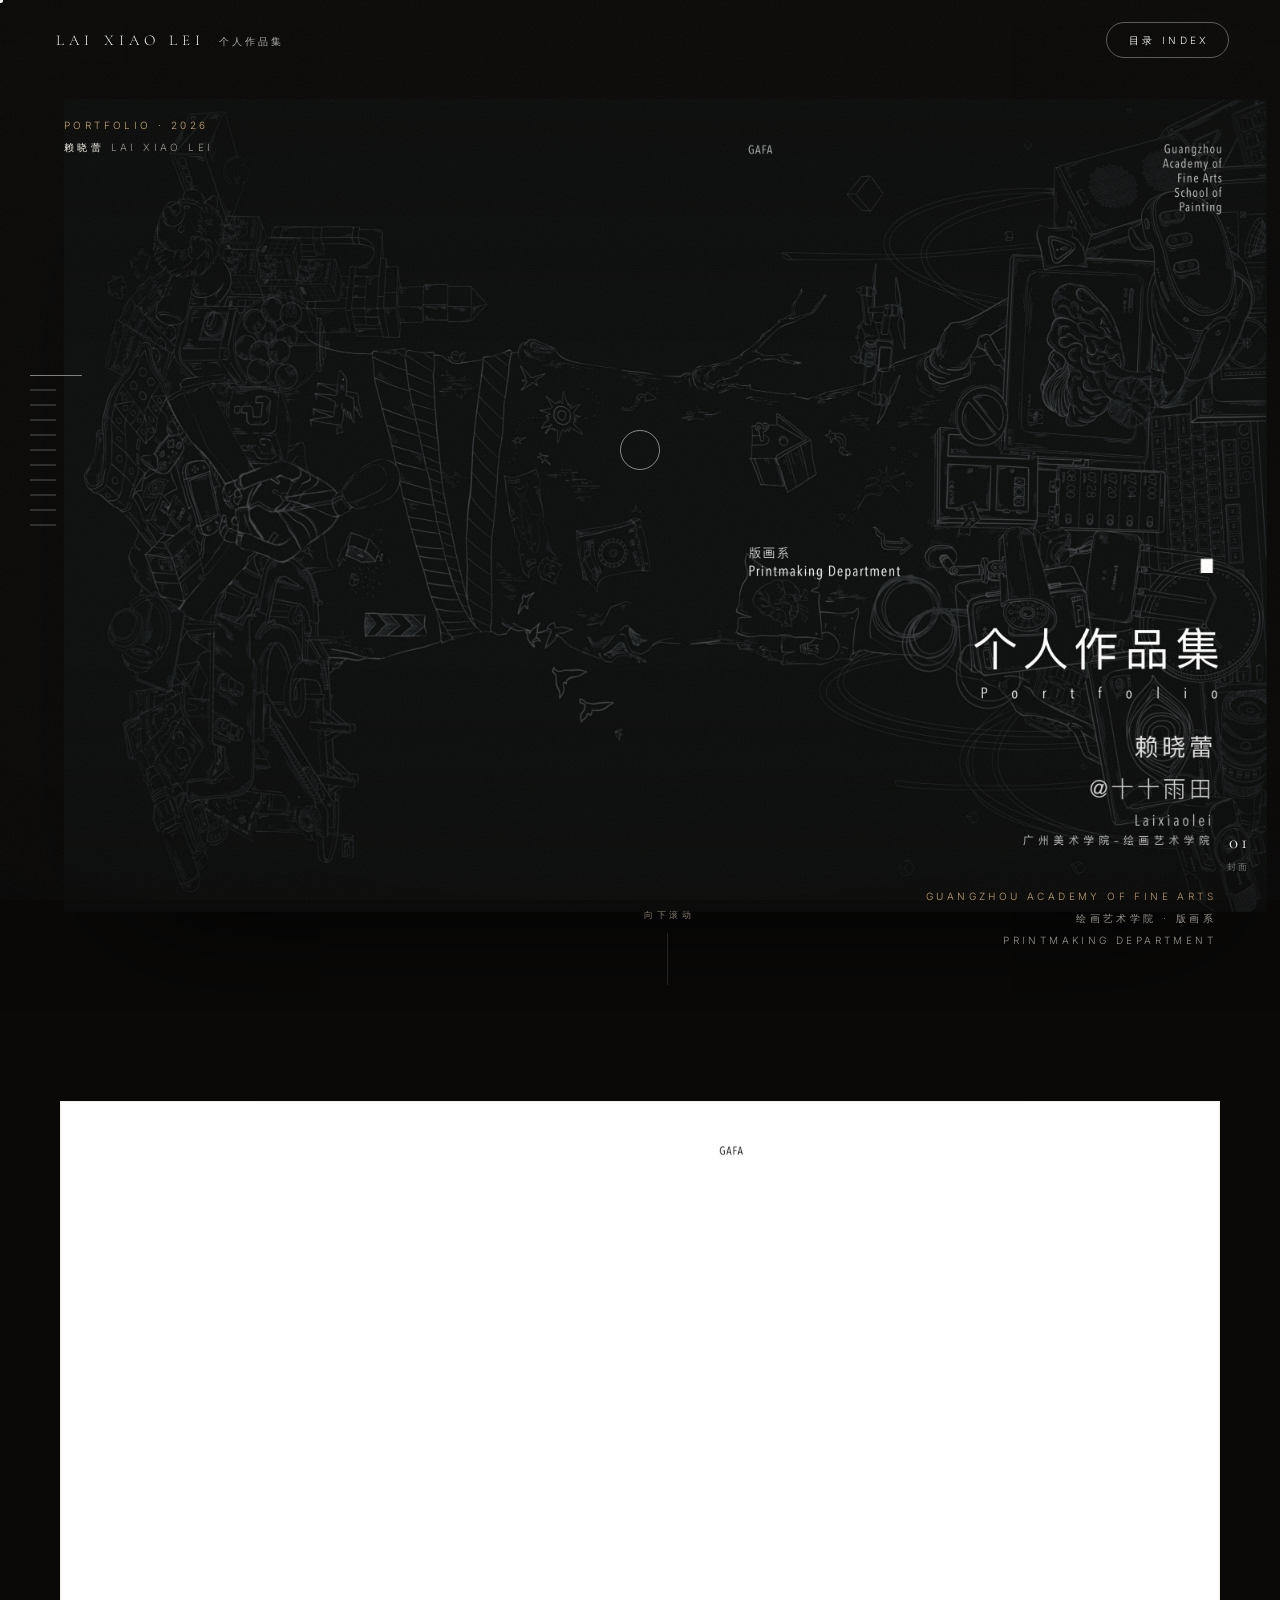
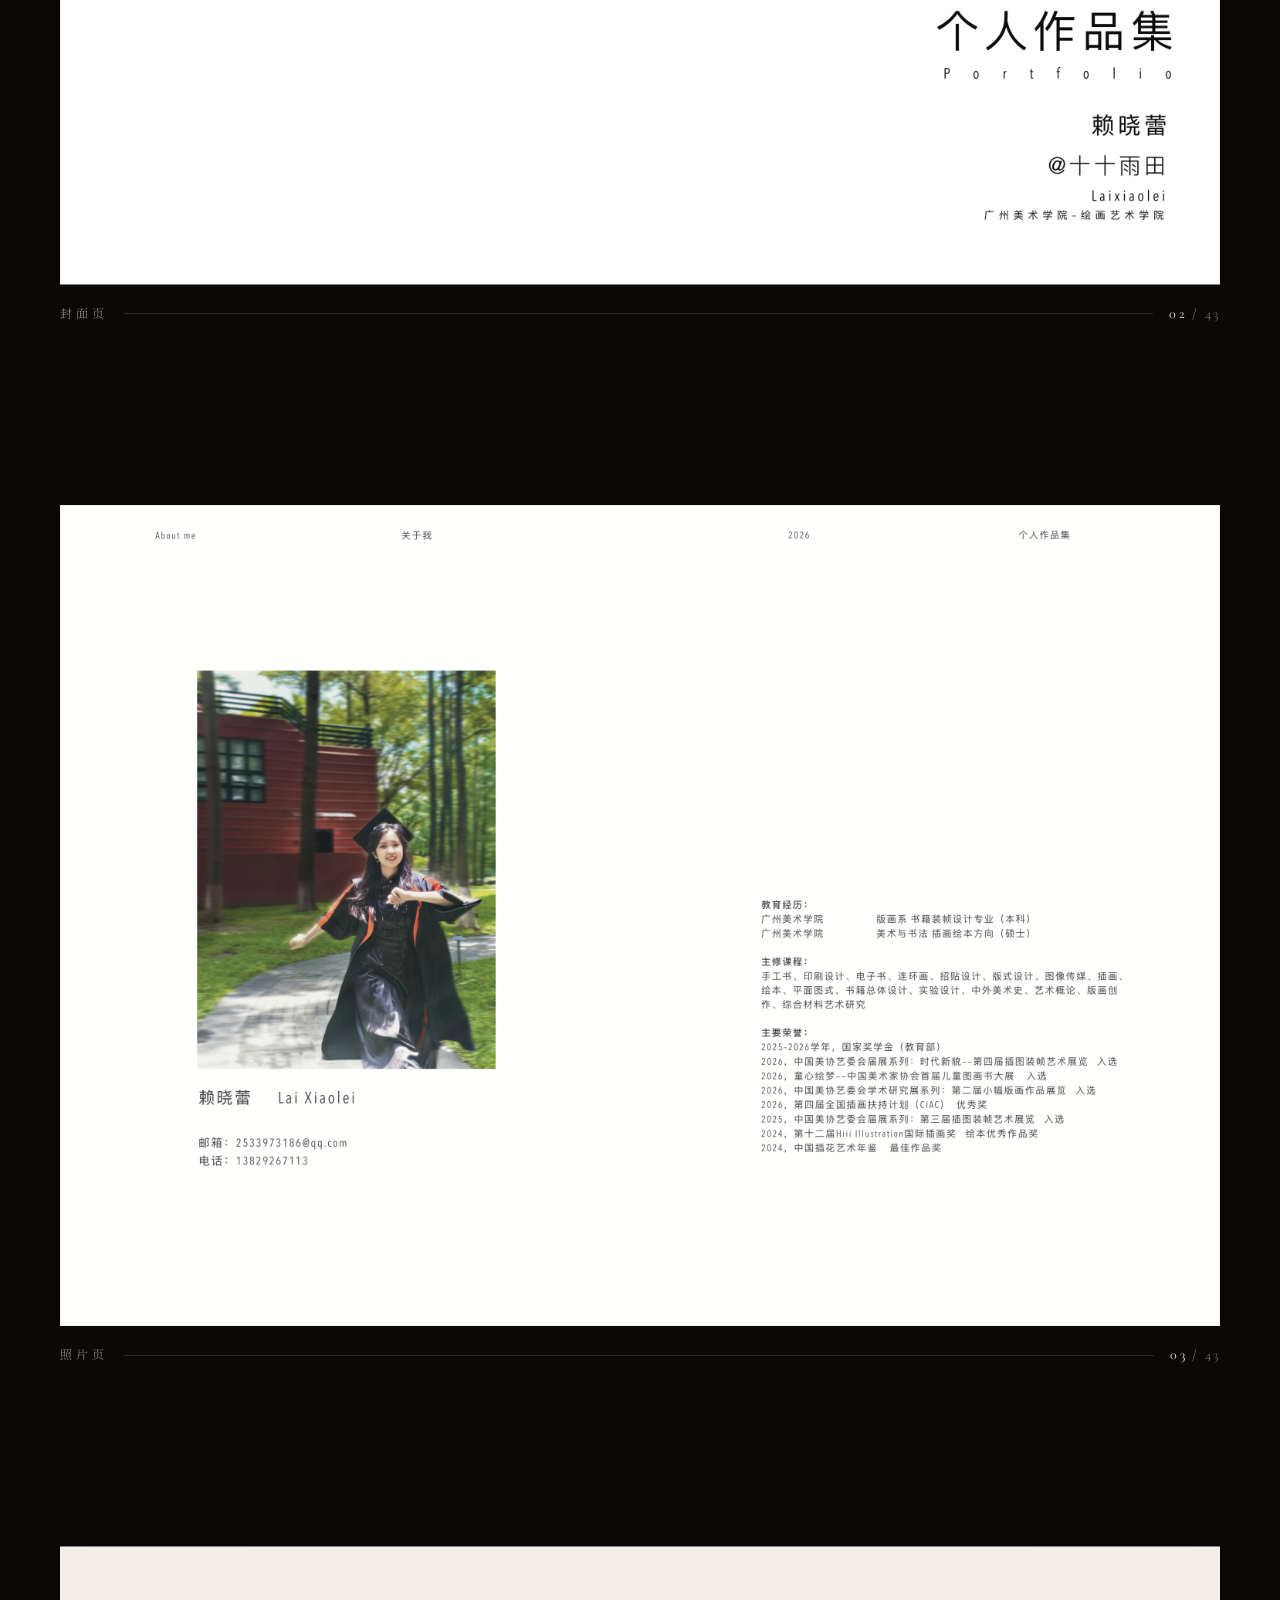
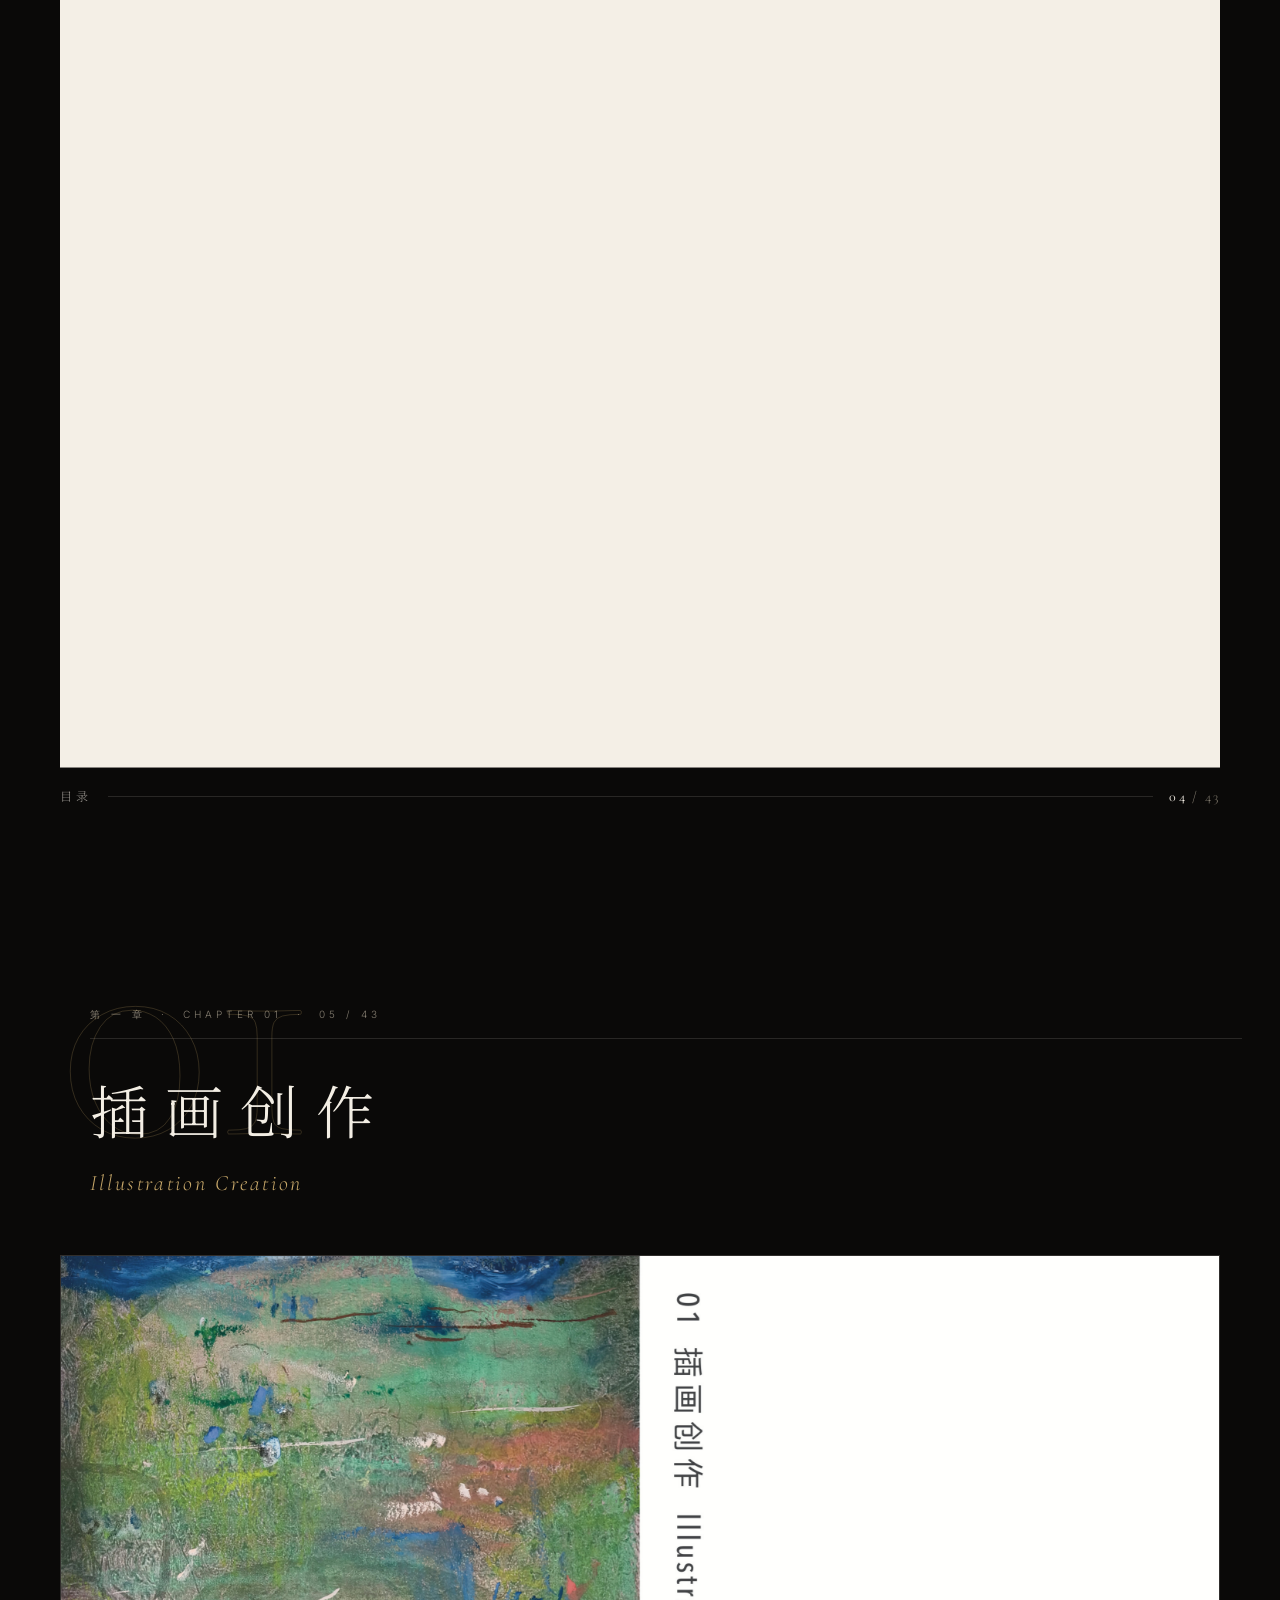
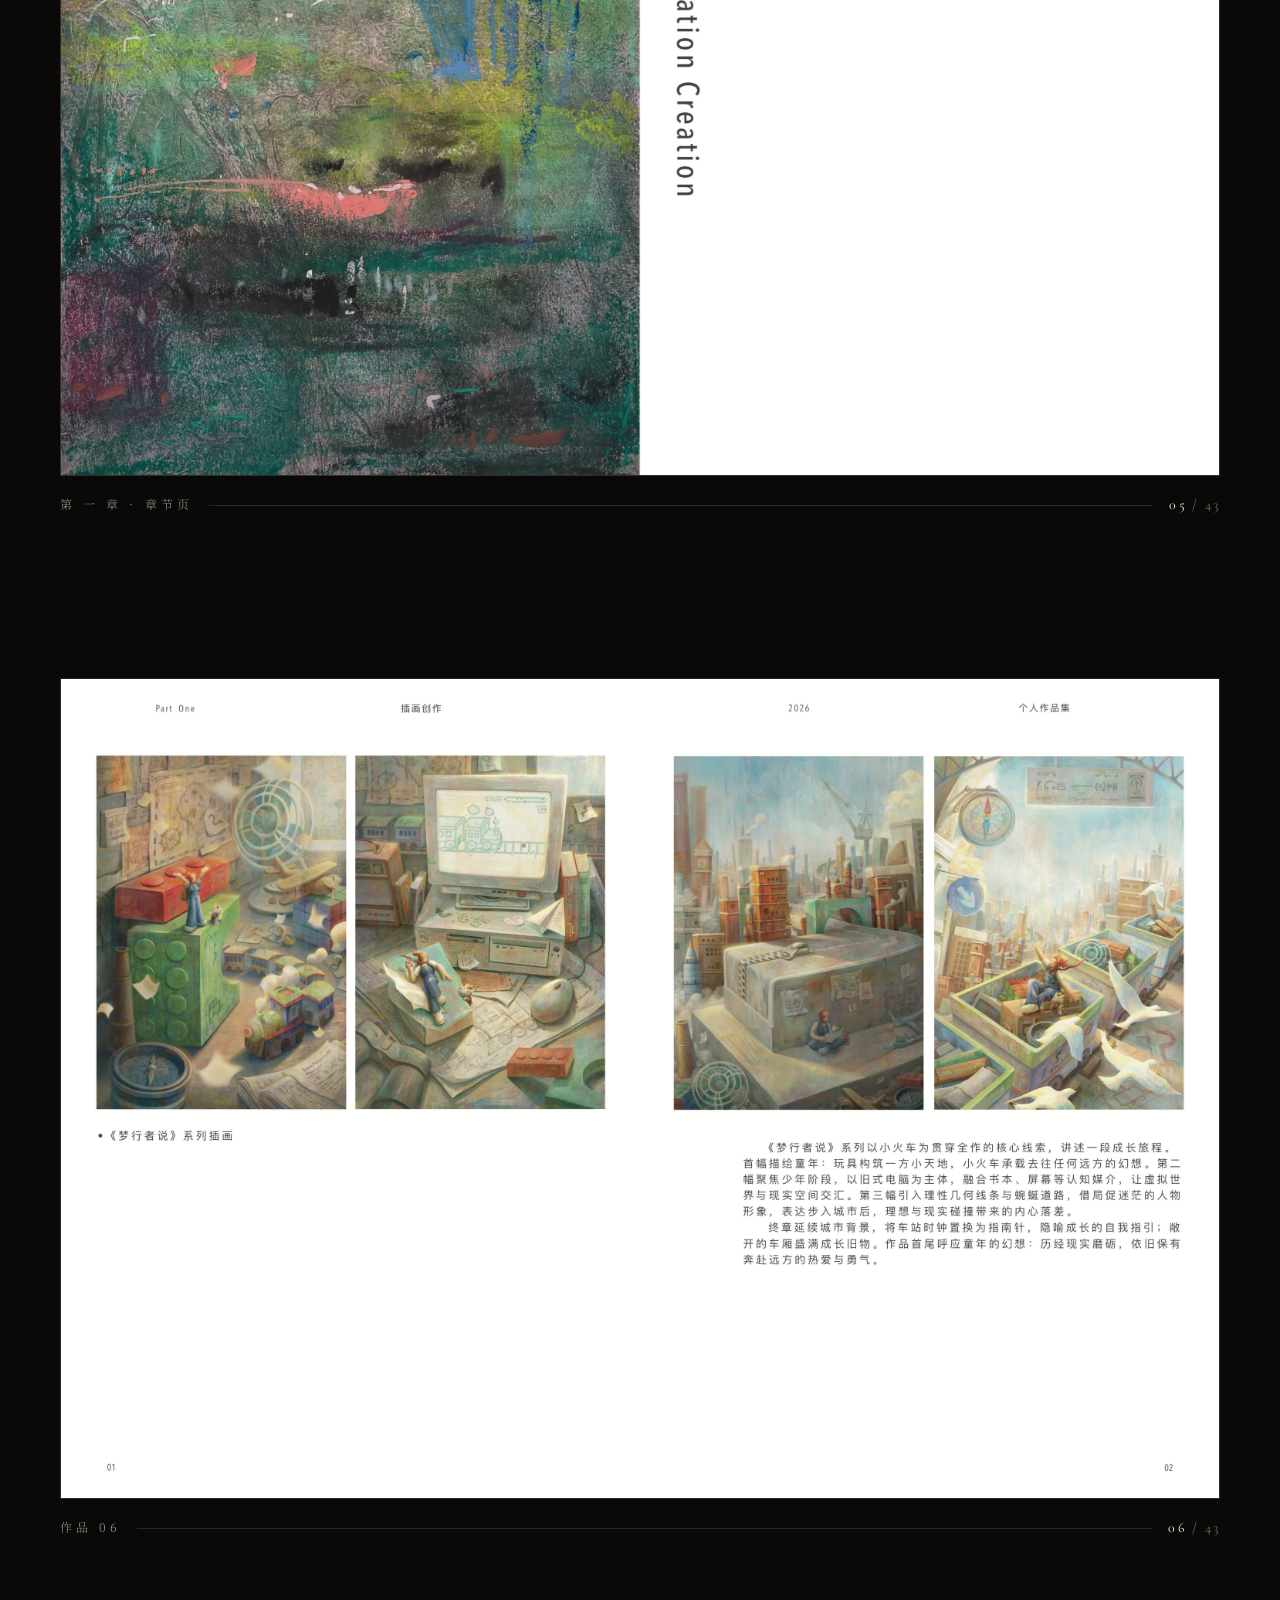
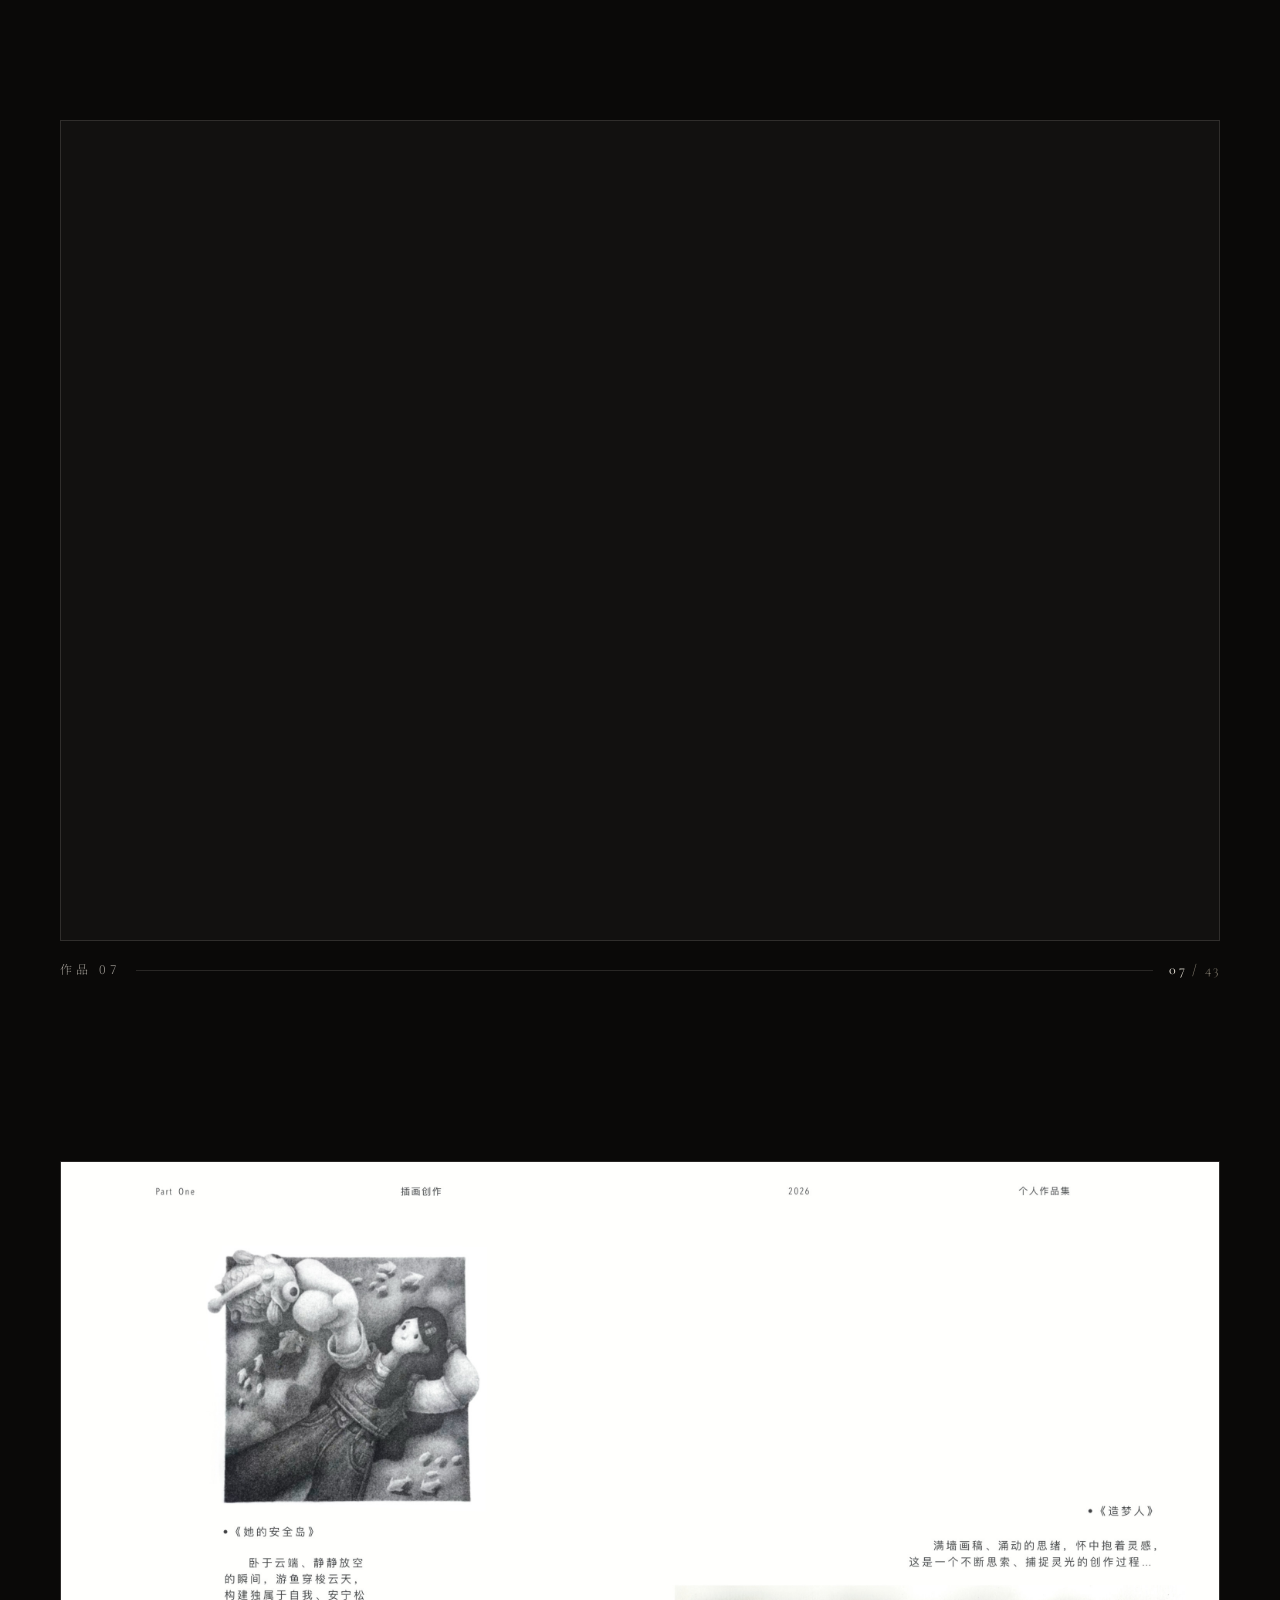
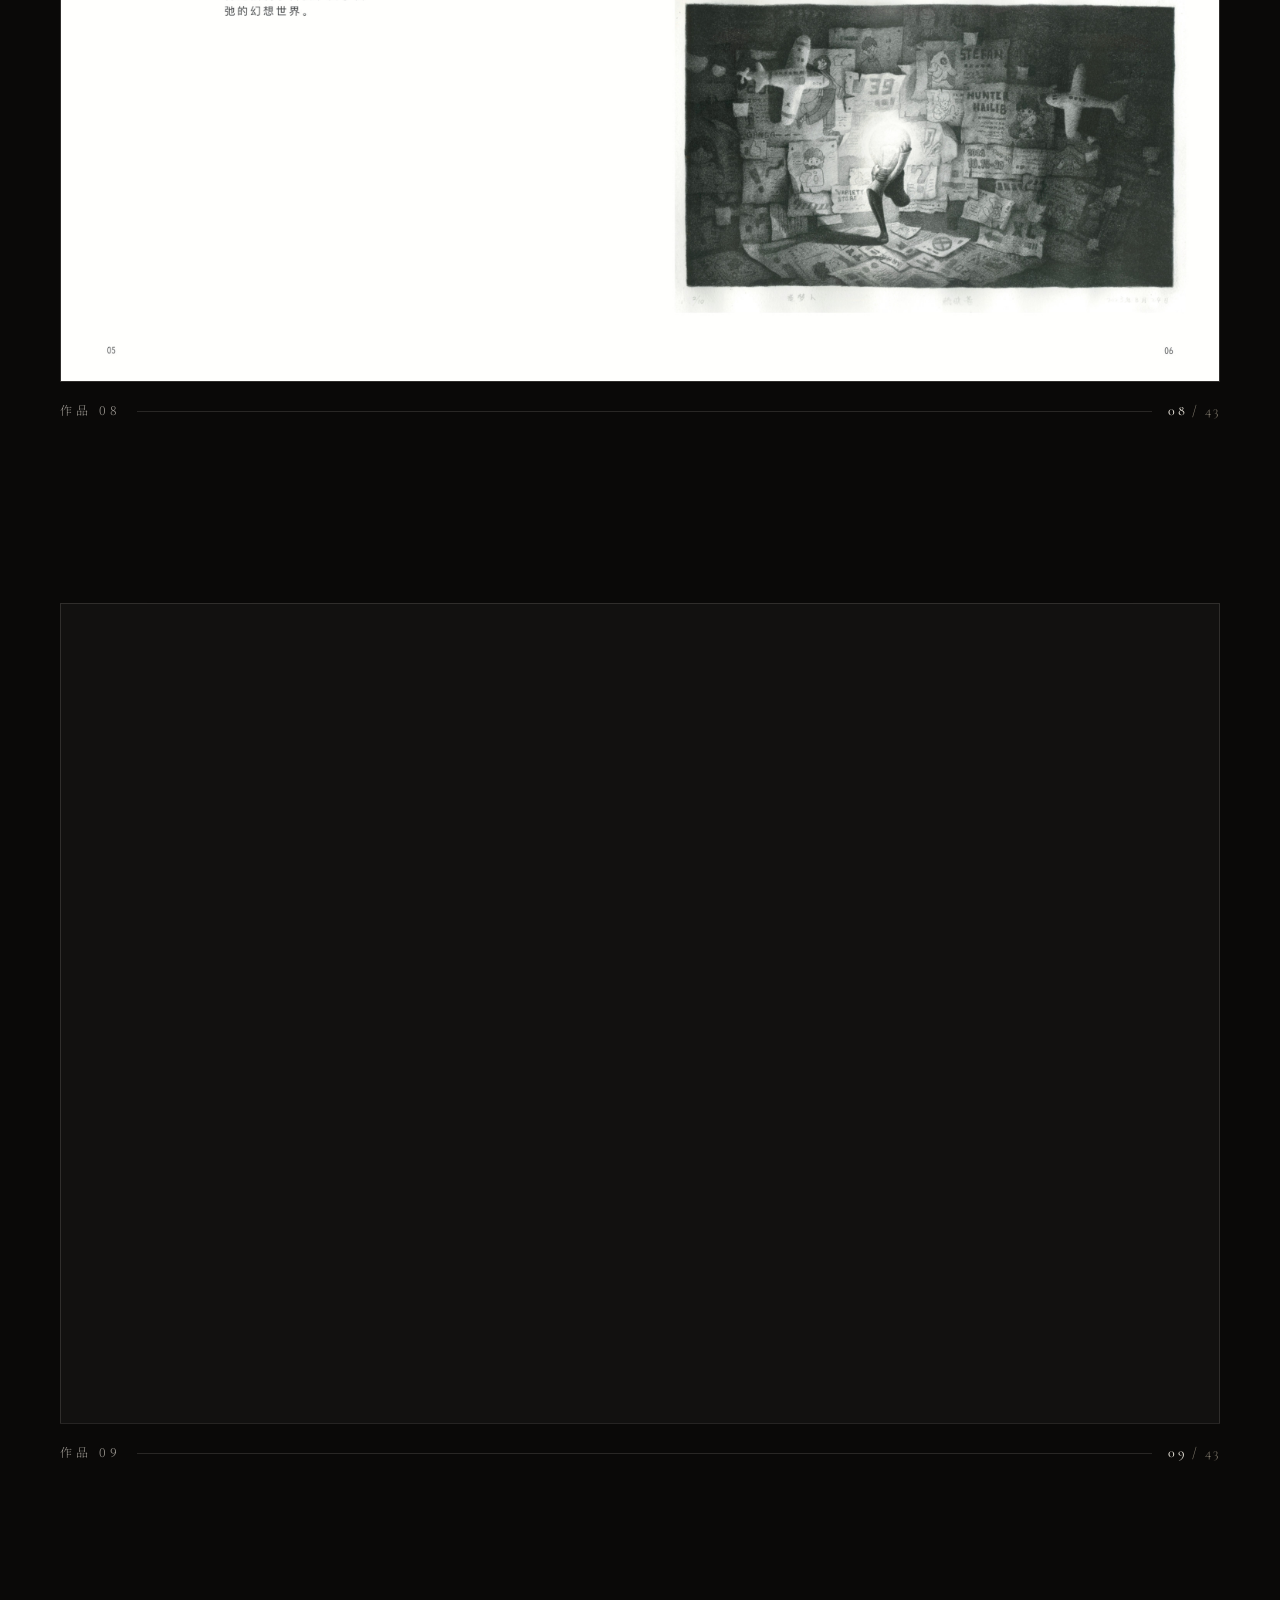
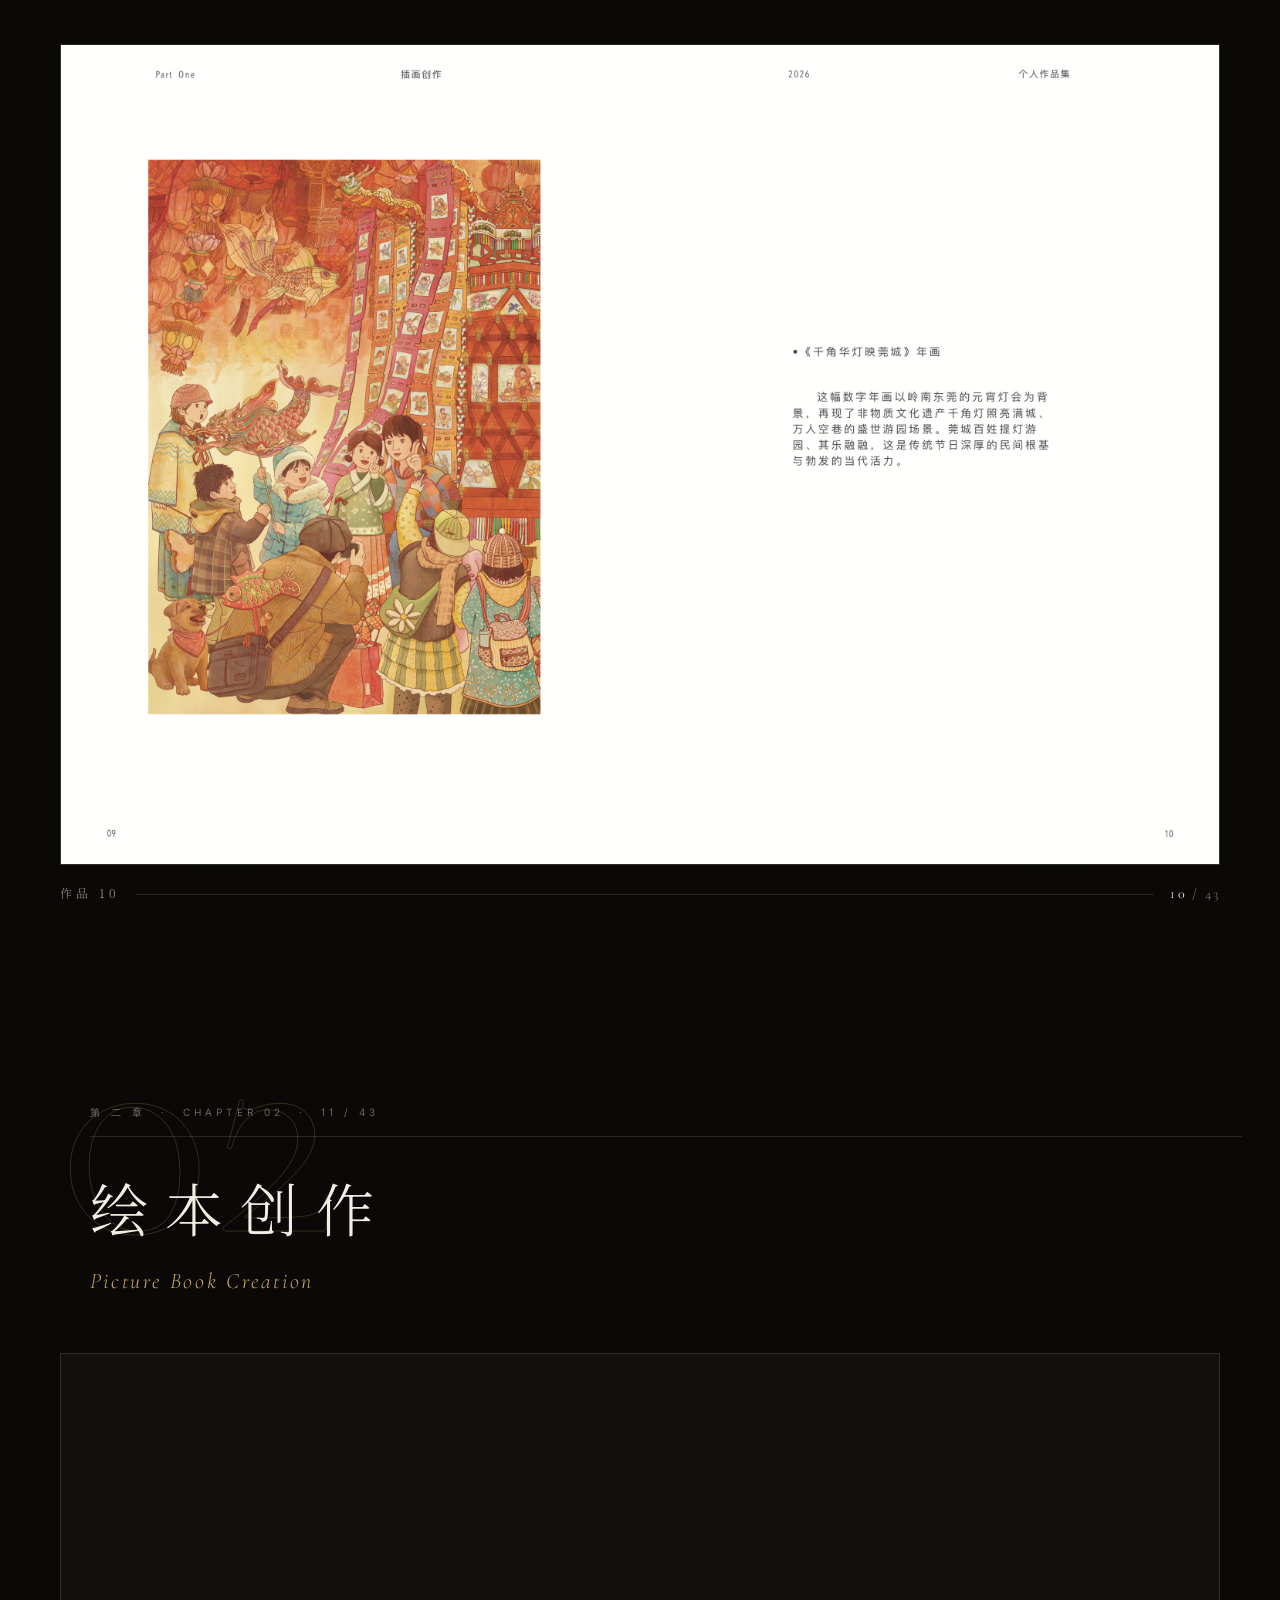
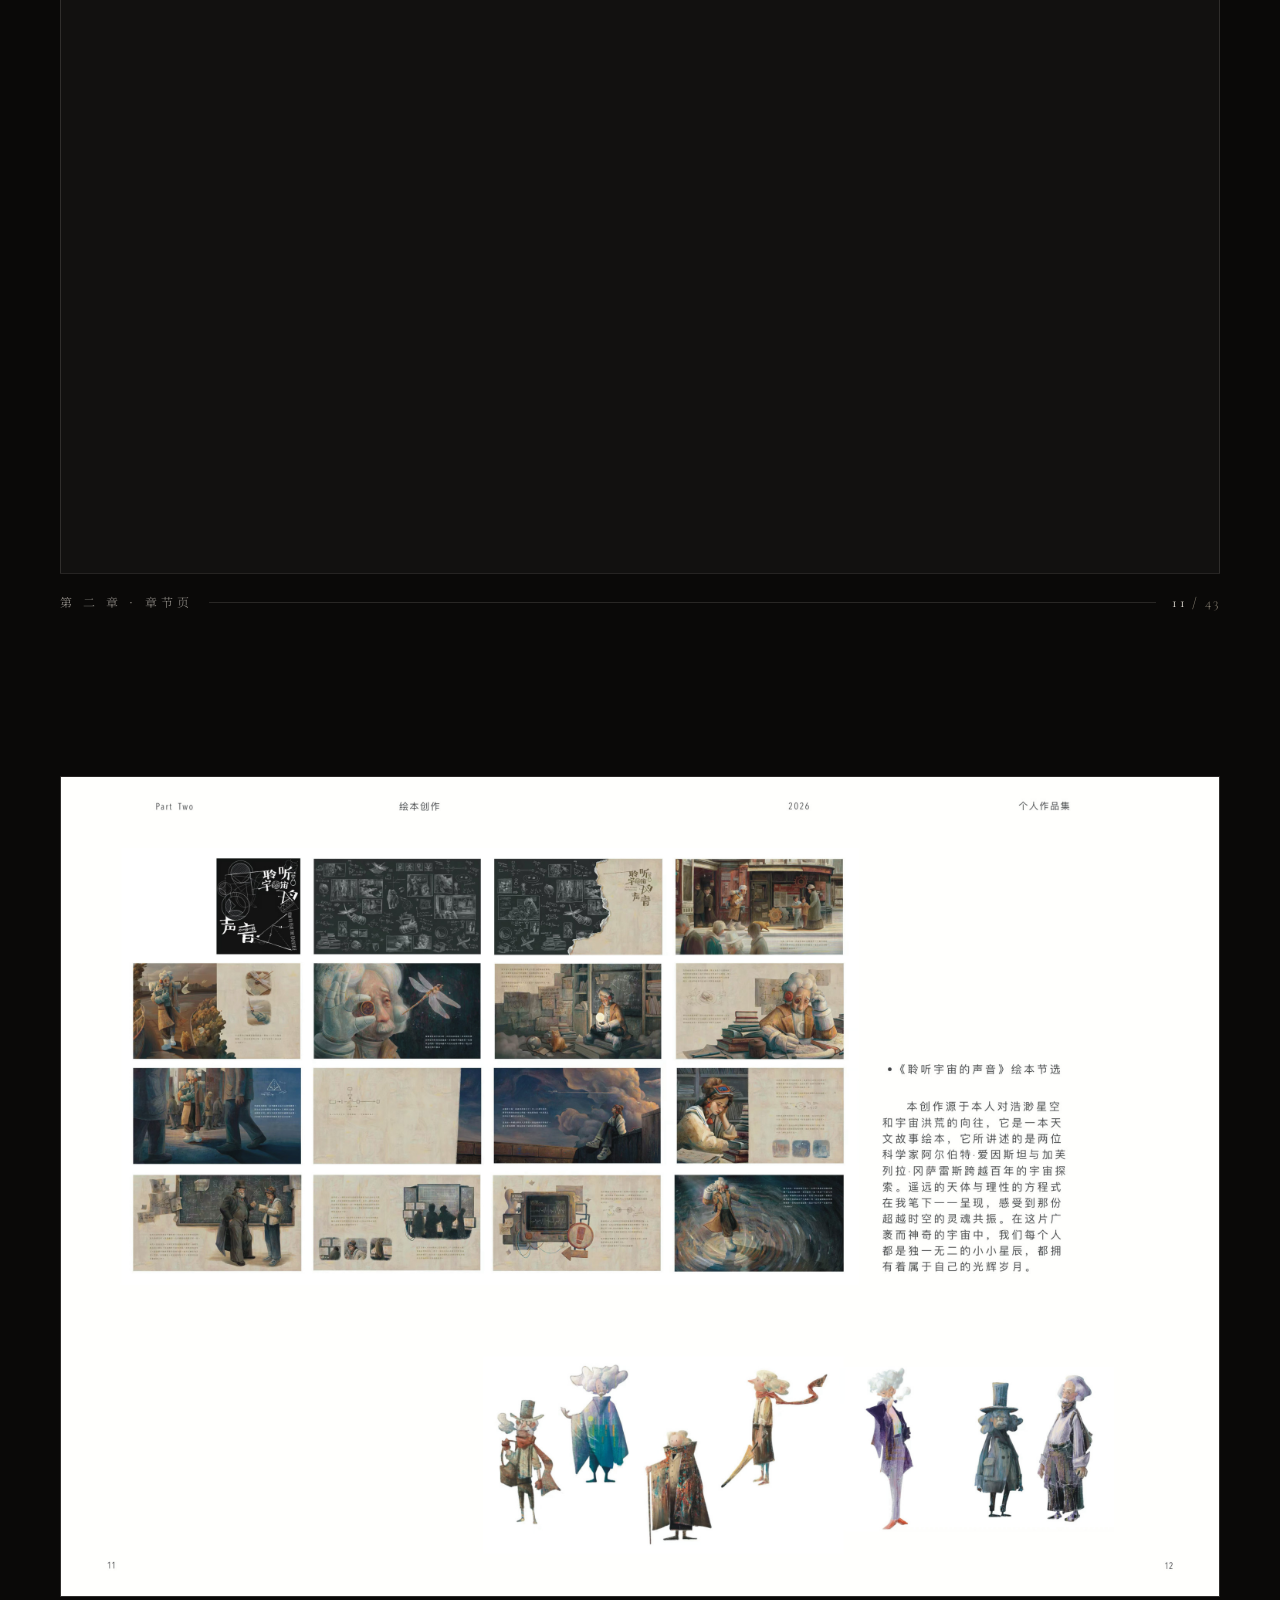
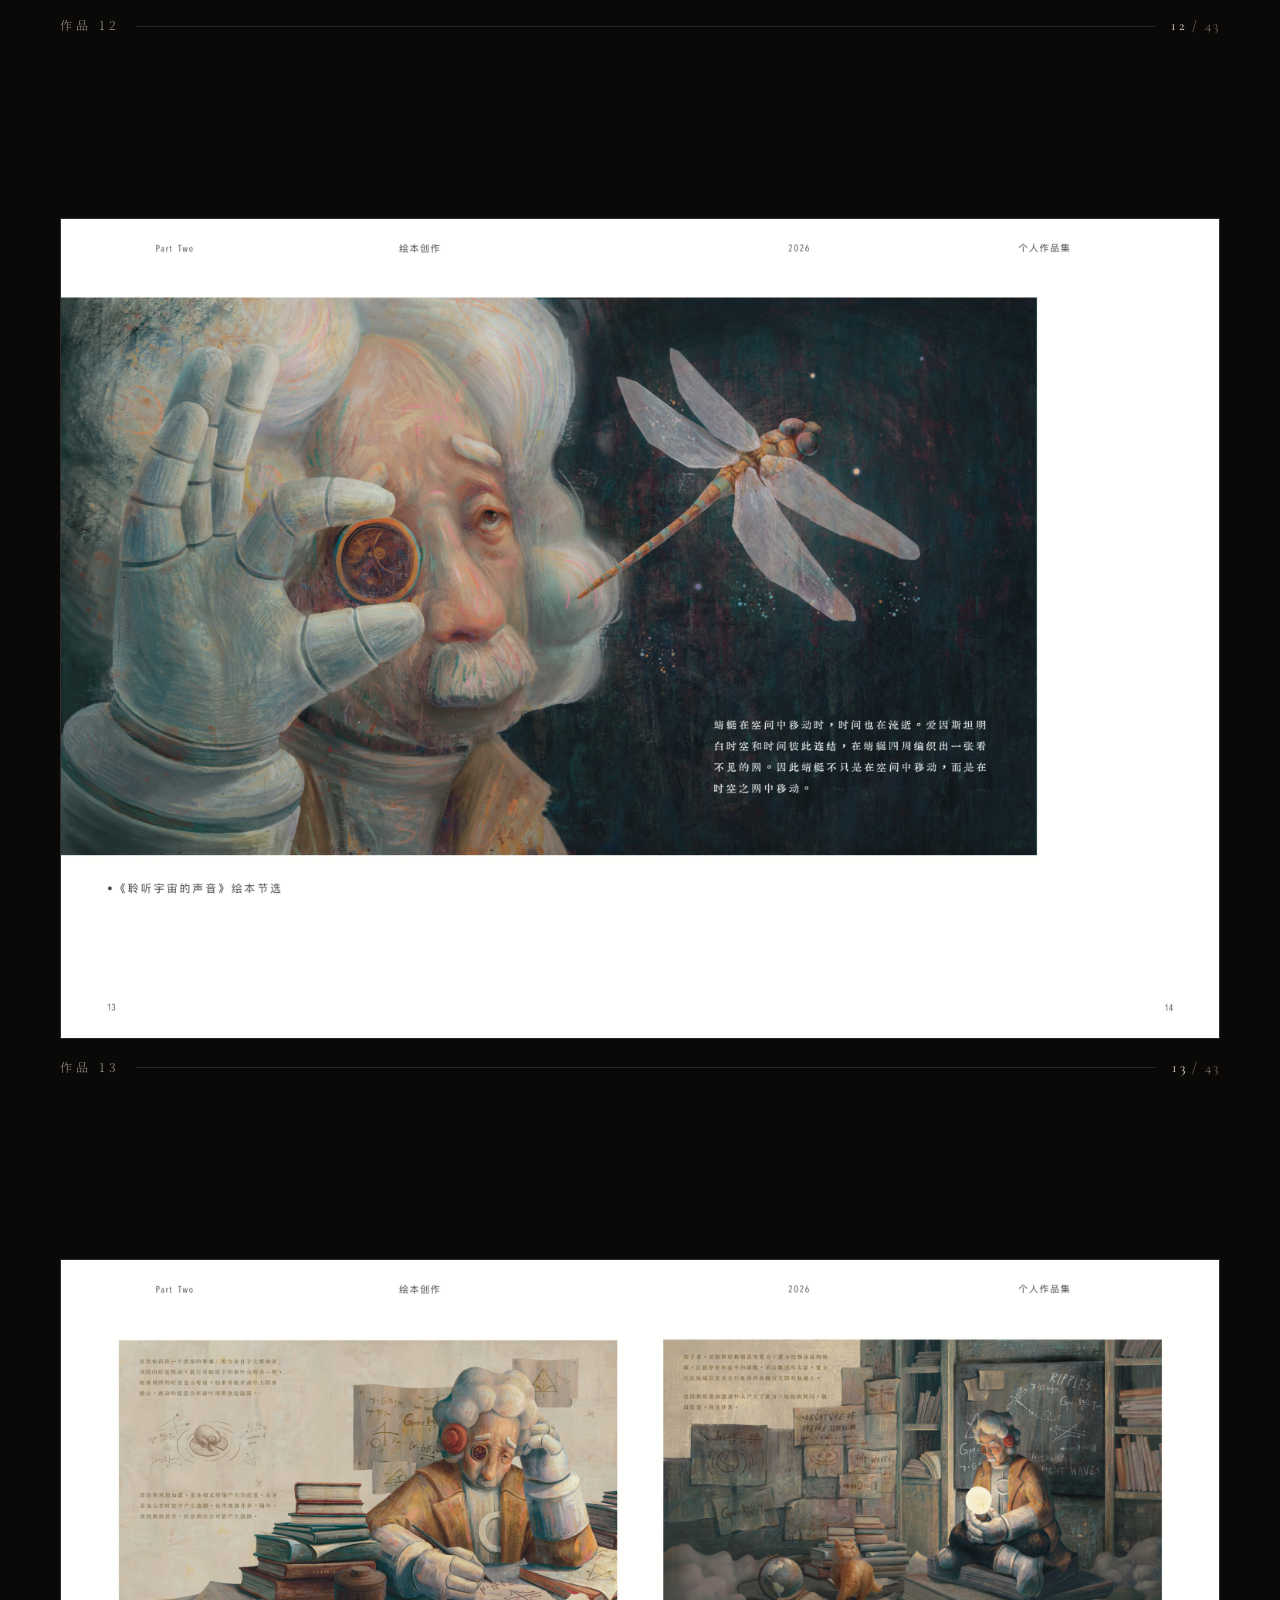
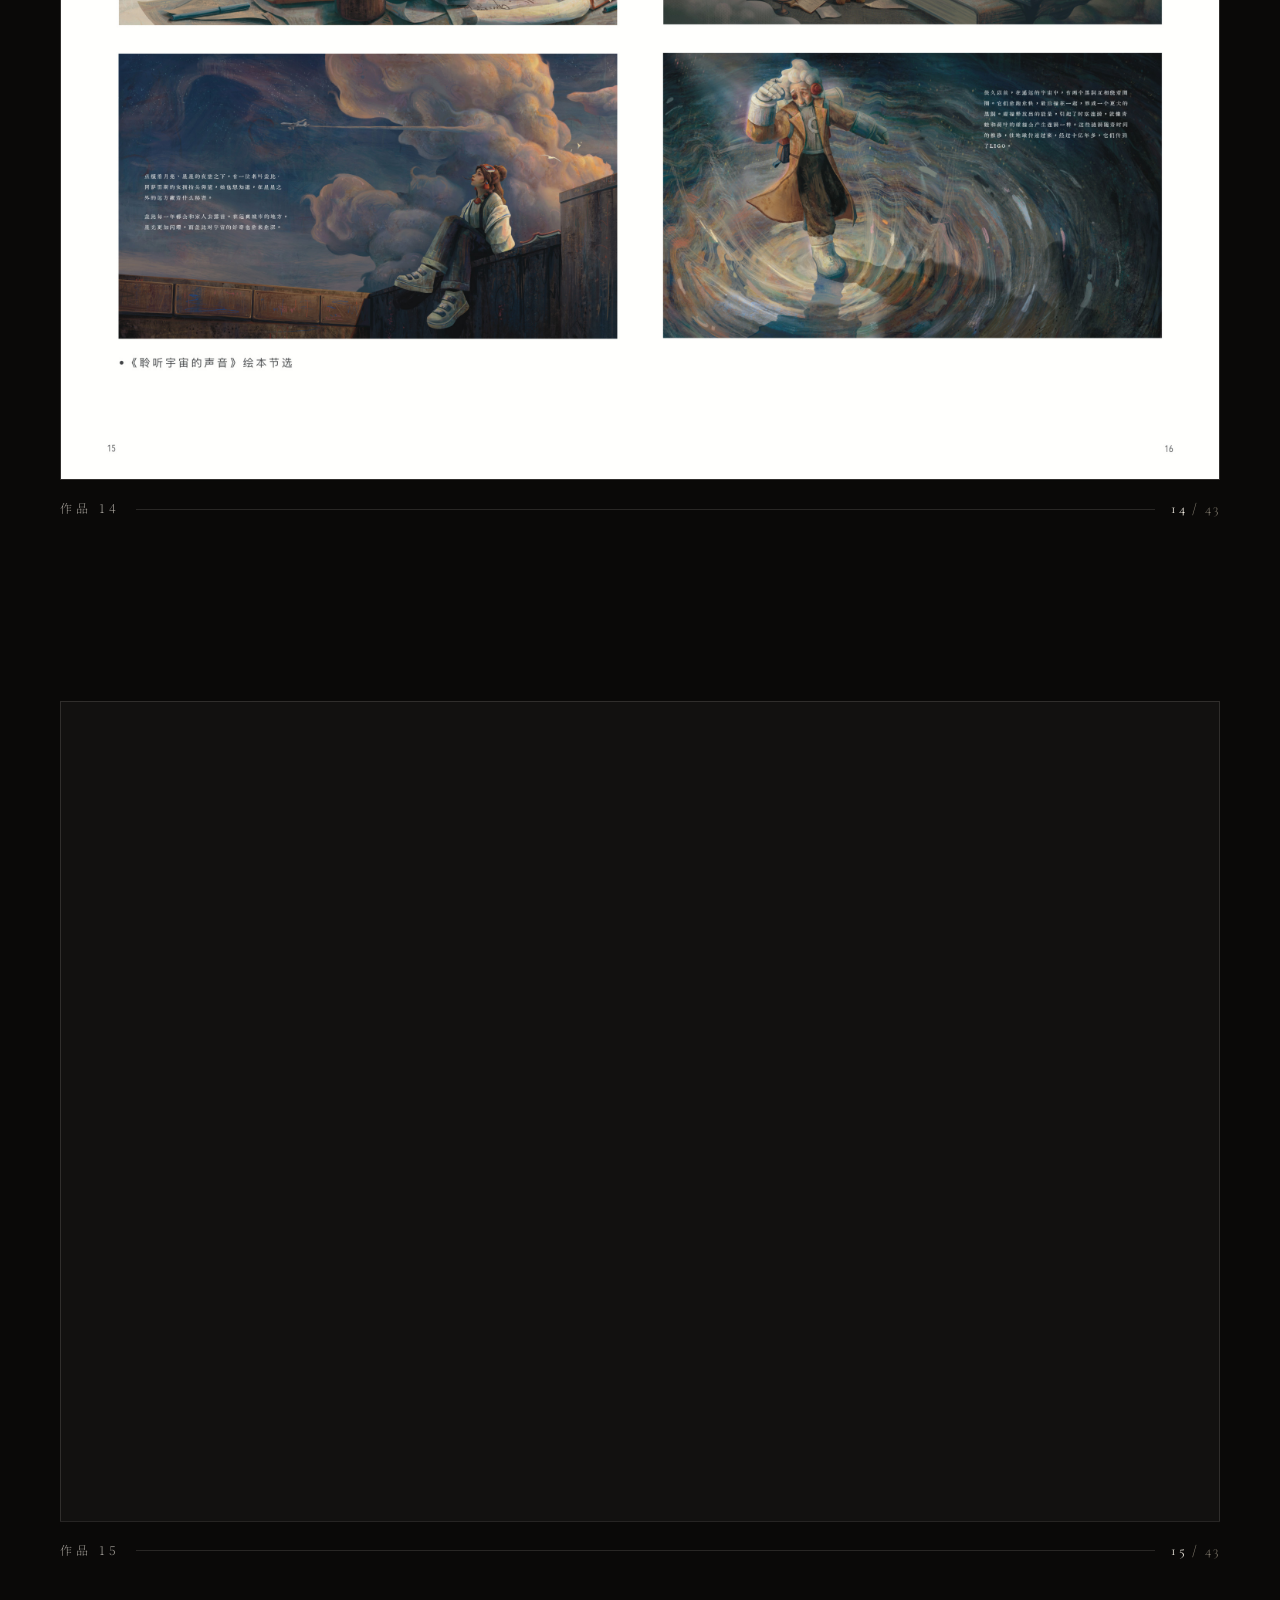
==== lai-xiaolei-portfolio/index.html @ 86ca0c76 "Add Lai Xiao Lei dark-gallery portfolio under /lai-xiaolei-portfolio/" ====
<!DOCTYPE html>
<html lang="zh-CN">
<head>
<meta charset="UTF-8">
<meta name="viewport" content="width=device-width, initial-scale=1.0">
<title>个人作品集 · 赖晓蕾 LAI Xiao Lei</title>
<meta name="description" content="赖晓蕾个人作品集 · 广州美术学院 绘画艺术学院 版画系">
<link rel="preconnect" href="https://fonts.googleapis.com">
<link rel="preconnect" href="https://fonts.gstatic.com" crossorigin>
<link href="https://fonts.googleapis.com/css2?family=Cormorant+Garamond:ital,wght@0,300;0,400;0,500;1,300;1,400&family=Inter:wght@200;300;400;500&family=Noto+Serif+SC:wght@200;300;400;600&display=swap" rel="stylesheet">
<style>
:root{
  --ink:#0a0908; --ink2:#121110; --ink3:#1a1816;
  --bone:#f3eee4; --bone-dim:rgba(243,238,228,.62); --ash:#847d70;
  --gold:#c8a86a; --gold-dim:rgba(200,168,106,.42);
  --line:rgba(243,238,228,.13); --line-2:rgba(243,238,228,.28);
  --ease:cubic-bezier(.16,1,.3,1);
  --ease-io:cubic-bezier(.76,0,.24,1);
  --serif:'Noto Serif SC','Songti SC','STSong',Georgia,serif;
  --display:'Cormorant Garamond',var(--serif);
  --sans:'Inter','PingFang SC','Microsoft YaHei',system-ui,sans-serif;
}
*{margin:0;padding:0;box-sizing:border-box}
html{scroll-behavior:smooth;-webkit-text-size-adjust:100%}
body{
  background:var(--ink);color:var(--bone);
  font-family:var(--sans);font-weight:300;line-height:1.6;
  -webkit-font-smoothing:antialiased;text-rendering:optimizeLegibility;
  overflow-x:hidden;
}
img{display:block;width:100%;height:auto}
a{color:inherit;text-decoration:none}
button{font:inherit;color:inherit;background:none;border:none;cursor:pointer}
:focus-visible{outline:1px solid var(--gold);outline-offset:3px;border-radius:2px}
::selection{background:var(--gold);color:var(--ink)}
::-webkit-scrollbar{width:8px}
::-webkit-scrollbar-track{background:var(--ink)}
::-webkit-scrollbar-thumb{background:#2a2622;border-radius:8px}
::-webkit-scrollbar-thumb:hover{background:#3a352f}

/* ============ 环境层：颗粒 / 暗角 ============ */
.grain{position:fixed;inset:0;z-index:60;pointer-events:none;opacity:.055;
  background-image:url("data:image/svg+xml,%3Csvg xmlns='http://www.w3.org/2000/svg' width='180' height='180'%3E%3Cfilter id='n'%3E%3CfeTurbulence type='fractalNoise' baseFrequency='.82' numOctaves='2' stitchTiles='stitch'/%3E%3C/filter%3E%3Crect width='100%25' height='100%25' filter='url(%23n)'/%3E%3C/svg%3E")}
.vignette{position:fixed;inset:0;z-index:55;pointer-events:none;
  background:radial-gradient(130% 100% at 50% 45%,transparent 55%,rgba(0,0,0,.55))}

/* ============ 加载动画 ============ */
.preloader{position:fixed;inset:0;z-index:9999;background:var(--ink);
  display:grid;place-items:center;transition:transform 1.25s var(--ease-io)}
.preloader.done{transform:translateY(-101%)}
.pl-inner{text-align:center;padding:0 24px}
.pl-name{font-family:var(--display);font-size:clamp(30px,6.4vw,72px);font-weight:300;
  letter-spacing:.42em;text-indent:.42em;color:var(--bone);opacity:0;animation:plRise 1.1s .1s var(--ease) forwards}
.pl-name em{font-style:italic;color:var(--gold)}
.pl-tag{font-size:11px;letter-spacing:.62em;text-indent:.62em;color:var(--ash);
  text-transform:uppercase;margin-top:20px;opacity:0;animation:plRise 1.1s .3s var(--ease) forwards}
.pl-bar{width:min(300px,62vw);height:1px;background:var(--line);margin:44px auto 0;position:relative;overflow:hidden}
.pl-bar i{position:absolute;inset:0 auto 0 0;width:0;background:linear-gradient(90deg,var(--gold-dim),var(--gold))}
.pl-count{position:absolute;right:clamp(20px,4vw,52px);bottom:clamp(20px,4vw,40px);
  font-family:var(--display);font-size:15px;letter-spacing:.24em;color:var(--bone-dim)}
.pl-count b{color:var(--gold);font-weight:400}
@keyframes plRise{from{opacity:0;transform:translateY(24px)}to{opacity:1;transform:none}}

/* ============ 自定义光标 ============ */
.cursor-dot,.cursor-ring{position:fixed;top:0;left:0;z-index:9500;pointer-events:none;border-radius:50%;
  mix-blend-mode:difference;will-change:transform}
.cursor-dot{width:5px;height:5px;background:#fff;margin:-2.5px 0 0 -2.5px}
.cursor-ring{width:40px;height:40px;border:1px solid rgba(255,255,255,.55);margin:-20px 0 0 -20px;
  transition:width .4s var(--ease),height .4s var(--ease),margin .4s var(--ease),opacity .3s}
.cursor-ring.grow{width:82px;height:82px;margin:-41px 0 0 -41px}
@media (hover:none),(pointer:coarse){.cursor-dot,.cursor-ring{display:none}}

/* ============ 固定 HUD ============ */
.progress{position:fixed;top:0;left:0;height:2px;width:0;z-index:8000;
  background:linear-gradient(90deg,transparent,var(--gold));
  box-shadow:0 0 14px rgba(200,168,106,.55)}
.topbar{position:fixed;top:0;left:0;right:0;z-index:7000;display:flex;align-items:center;
  justify-content:space-between;padding:22px clamp(18px,4vw,52px);
  mix-blend-mode:difference;pointer-events:none}
.topbar>*{pointer-events:auto}
.brand{font-family:var(--display);font-size:15px;letter-spacing:.34em;text-indent:.34em;color:#fff}
.brand span{font-family:var(--sans);font-size:10px;letter-spacing:.3em;opacity:.7;margin-left:14px}
.idx-btn{font-family:var(--sans);font-size:10px;letter-spacing:.34em;text-indent:.34em;color:#fff;
  text-transform:uppercase;background:transparent;border:1px solid rgba(255,255,255,.35);
  border-radius:40px;padding:9px 18px;cursor:pointer;transition:.4s var(--ease)}
.idx-btn:hover{background:#fff;color:#000;border-color:#fff;letter-spacing:.42em}

/* 侧栏章节指示 */
.rail{position:fixed;left:clamp(14px,2.4vw,30px);top:50%;transform:translateY(-50%);z-index:7000;
  display:flex;flex-direction:column;gap:14px;mix-blend-mode:difference}
.rail i{width:26px;height:1px;background:rgba(255,255,255,.32);transition:.5s var(--ease);display:block}
.rail i.on{width:52px;background:#fff}
.rail i:hover{background:#fff}
@media(max-width:820px){.rail{display:none}}
.side-count{position:fixed;right:clamp(14px,2.4vw,30px);bottom:26px;z-index:7000;mix-blend-mode:difference;
  font-family:var(--display);font-size:13px;letter-spacing:.24em;color:rgba(255,255,255,.72);text-align:right}
.side-count b{font-weight:400;color:#fff;font-size:19px}
.side-count .lbl{font-family:var(--sans);font-size:9px;letter-spacing:.3em;opacity:.65;display:block;margin-top:2px}
@media(max-width:820px){.side-count{display:none}}

/* ============ 目录浮层 ============ */
.overlay{position:fixed;inset:0;z-index:9000;background:rgba(8,7,6,.965);
  backdrop-filter:blur(10px);display:flex;flex-direction:column;justify-content:center;
  padding:0 clamp(24px,9vw,150px);opacity:0;visibility:hidden;transition:opacity .6s var(--ease),visibility .6s}
.overlay.open{opacity:1;visibility:visible}
.ov-head{display:flex;align-items:baseline;justify-content:space-between;border-bottom:1px solid var(--line);
  padding-bottom:20px;margin-bottom:11px}
.ov-head h2{font-family:var(--display);font-size:clamp(24px,4.2vw,44px);font-weight:400;letter-spacing:.18em;color:var(--gold)}
.ov-close{font-size:10px;letter-spacing:.34em;text-transform:uppercase;color:var(--ash);cursor:pointer;transition:.35s}
.ov-close:hover{color:var(--gold)}
.ov-list{list-style:none;max-height:74vh;overflow-y:auto}
.ov-list li{opacity:0;transform:translateY(22px);transition:opacity .7s var(--ease),transform .7s var(--ease)}
.overlay.open .ov-list li{opacity:1;transform:none}
.ov-list a{display:flex;align-items:baseline;gap:22px;padding:15px 4px;border-bottom:1px solid var(--line);
  transition:.45s var(--ease)}
.ov-list a:hover{padding-left:16px;background:linear-gradient(90deg,rgba(200,168,106,.07),transparent)}
.ov-no{font-family:var(--display);font-size:17px;color:var(--ash);min-width:46px;letter-spacing:.06em}
.ov-zh{font-family:var(--serif);font-size:19px;letter-spacing:.22em;flex:1;transition:.45s}
.ov-en{font-family:var(--display);font-style:italic;font-size:14px;color:var(--ash);letter-spacing:.08em}
.ov-list a:hover .ov-zh,.ov-list a:hover .ov-no{color:var(--gold)}

/* ============ Hero = 封面 ============ */
.hero{position:relative;min-height:100svh;display:grid;place-items:center;overflow:hidden;
  padding:clamp(70px,11vh,120px) clamp(20px,5vw,70px)}
.hero-art{position:relative;width:min(1320px,94vw);overflow:hidden;
  box-shadow:0 60px 130px -60px rgba(0,0,0,.95)}
.hero-art img{width:100%;height:auto;cursor:zoom-in;transform:scale(1.06);animation:heroZoom 22s var(--ease) forwards}
@keyframes heroZoom{to{transform:scale(1)}}
.hero-art::after{content:"";position:absolute;inset:0;
  background:linear-gradient(180deg,rgba(10,9,8,.28),transparent 30%,transparent 70%,rgba(10,9,8,.34))}
.hero-meta{position:absolute;z-index:3;display:flex;flex-direction:column;gap:6px;
  font-family:var(--sans);font-size:10px;letter-spacing:.34em;text-transform:uppercase;color:var(--bone-dim)}
.hero-meta.tl{top:clamp(80px,13vh,140px);left:clamp(20px,5vw,70px)}
.hero-meta.br{bottom:clamp(30px,7vh,70px);right:clamp(20px,5vw,70px);text-align:right}
.hero-meta b{color:var(--bone);font-weight:400}
.hero-meta .gn{color:var(--gold)}
.scroll-cue{position:absolute;bottom:26px;left:50%;transform:translateX(-50%);z-index:4;text-align:center;
  font-size:9px;letter-spacing:.42em;text-indent:.42em;color:var(--ash);text-transform:uppercase}
.scroll-cue i{display:block;width:1px;height:52px;margin:10px auto 0;background:var(--line);position:relative;overflow:hidden}
.scroll-cue i::after{content:"";position:absolute;top:-100%;left:0;width:100%;height:100%;
  background:var(--gold);animation:cue 2.4s var(--ease) infinite}
@keyframes cue{0%{top:-100%}55%,100%{top:100%}}
.hero .fade-up{opacity:0;animation:plRise 1.2s var(--ease) forwards}
.hero .d1{animation-delay:.5s}.hero .d2{animation-delay:.75s}.hero .d3{animation-delay:1s}.hero .d4{animation-delay:1.2s}

/* ============ 主内容 ============ */
main{position:relative;z-index:10}
.plate-sec{position:relative;display:flex;justify-content:center;padding:clamp(48px,10vh,130px) clamp(18px,5vw,60px)}
.plate-sec.tight{padding-top:clamp(22px,4vh,44px)}
.plate{width:min(1180px,94vw);position:relative}
.plate.wide{width:min(1320px,94vw)}
.plate.slim{width:min(960px,92vw)}

/* 画作：墨黑画框 + 幕帘揭开 + 画面 1.14→1 缓动放大（不裁切、不改比例） */
.frame{position:relative;overflow:hidden;background:var(--ink2);border:1px solid var(--line);
  box-shadow:0 50px 90px -55px rgba(0,0,0,.9);
  clip-path:inset(0 0 100% 0);scale:.94;
  transition:clip-path 1.35s var(--ease-io),scale 1.4s var(--ease),box-shadow .6s var(--ease)}
.plate-sec.in .frame,.chapter.in .frame{clip-path:inset(0 0 0 0);scale:1}
.plate-sec.in .frame:hover,.chapter.in .frame:hover{box-shadow:0 70px 120px -60px rgba(0,0,0,.95)}
.frame img{display:block;width:100%;height:auto;cursor:zoom-in;
  transform:scale(1.14);transition:transform 1.7s var(--ease)}
.plate-sec.in .frame img,.chapter.in .frame img{transform:scale(1)}
.frame.is-light{background:#f4efe6}
/* 章节页走视差，取消过渡以免拖影 */
.chapter .frame img{transition:none;will-change:transform}

.cap{display:flex;align-items:baseline;justify-content:space-between;gap:16px;margin-top:18px;
  font-size:10px;letter-spacing:.3em;text-transform:uppercase;color:var(--ash);
  opacity:0;transform:translateY(14px);transition:opacity .9s var(--ease) .5s,transform .9s var(--ease) .5s}
.plate-sec.in .cap,.chapter.in .cap{opacity:1;transform:none}
.cap .l{display:flex;align-items:baseline;gap:14px}
.cap .zh{font-family:var(--serif);font-size:12px;letter-spacing:.34em;color:var(--bone-dim)}
.cap .r{font-family:var(--display);font-size:14px;letter-spacing:.16em;color:var(--ash)}
.cap .r b{color:var(--bone);font-weight:400}
.cap .rule{flex:1;height:1px;background:var(--line);align-self:center;min-width:20px}

/* ============ 章节分隔 ============ */
.chapter{position:relative;padding:clamp(60px,12vh,150px) 0 clamp(40px,8vh,90px)}
.chapter-head{width:min(1320px,94vw);margin:0 auto clamp(30px,6vh,64px);position:relative;
  padding-left:clamp(0px,4vw,64px)}
.ch-num{position:absolute;left:clamp(-8px,2vw,20px);top:-.42em;font-family:var(--display);
  font-size:clamp(120px,26vw,320px);line-height:1;font-weight:300;color:transparent;
  -webkit-text-stroke:1px rgba(200,168,106,.22);pointer-events:none;user-select:none;
  opacity:0;transform:translateY(40px);transition:opacity 1.3s var(--ease),transform 1.3s var(--ease)}
.chapter.in .ch-num{opacity:1;transform:none}
.ch-rule{height:1px;background:var(--line);margin-bottom:24px}
.ch-zh{font-family:var(--serif);font-weight:300;font-size:clamp(26px,5.4vw,58px);letter-spacing:.3em;
  color:var(--bone);position:relative}
.ch-en{font-family:var(--display);font-style:italic;font-size:clamp(14px,2vw,22px);color:var(--gold);
  letter-spacing:.12em;margin-top:10px}
.ch-index{font-family:var(--sans);font-size:10px;letter-spacing:.42em;color:var(--ash);text-transform:uppercase;
  margin-bottom:16px}
.chapter-plate{display:flex;justify-content:center;padding:0 clamp(18px,5vw,60px)}
/* 章节文字遮蔽揭示 */
.tm{overflow:hidden;display:block}
.tm>span{display:block;transform:translateY(112%);transition:transform 1.05s var(--ease)}
.chapter.in .tm>span{transform:none}
.chapter.in .tm:nth-child(2)>span{transition-delay:.12s}
.chapter.in .ch-zh.tm>span{transition-delay:.1s}
.chapter.in .ch-en.tm>span{transition-delay:.24s}

/* ============ 尾声 / 页脚 ============ */
.end{position:relative;padding:clamp(80px,16vh,180px) clamp(20px,5vw,60px) 0;
  display:flex;flex-direction:column;align-items:center;text-align:center}
.end-mark{font-family:var(--display);font-size:clamp(38px,9vw,110px);font-weight:300;letter-spacing:.3em;
  text-indent:.3em;color:var(--bone)}
.end-mark em{font-style:italic;color:var(--gold)}
.end-sub{font-size:11px;letter-spacing:.5em;text-indent:.5em;color:var(--ash);text-transform:uppercase;margin-top:22px}
.end-line{width:1px;height:70px;background:linear-gradient(var(--line-2),transparent);margin:46px 0}
.end-grid{display:grid;grid-template-columns:repeat(auto-fit,minmax(180px,1fr));gap:30px 50px;
  width:min(760px,90vw);text-align:left;margin-bottom:50px}
.end-grid .k{font-size:9px;letter-spacing:.34em;text-transform:uppercase;color:var(--ash);margin-bottom:8px}
.end-grid .v{font-family:var(--serif);font-size:14px;letter-spacing:.12em;color:var(--bone-dim);line-height:2}
footer{position:relative;z-index:10;text-align:center;padding:70px 20px 46px;color:var(--ash);
  border-top:1px solid var(--line);margin-top:60px}
footer .fb{font-size:10px;letter-spacing:.34em;text-transform:uppercase}
.to-top{margin-top:26px;display:inline-block;font-size:10px;letter-spacing:.34em;text-transform:uppercase;
  color:var(--gold);border:1px solid var(--line);border-radius:40px;padding:11px 24px;cursor:pointer;
  transition:.4s var(--ease)}
.to-top:hover{background:var(--gold);color:var(--ink);border-color:var(--gold)}

/* ============ 灯箱（看高清原图） ============ */
.lightbox{position:fixed;inset:0;z-index:9800;background:rgba(6,5,4,.97);backdrop-filter:blur(6px);
  display:flex;align-items:center;justify-content:center;opacity:0;visibility:hidden;
  transition:opacity .5s var(--ease),visibility .5s}
.lightbox.open{opacity:1;visibility:visible}
.lb-img{max-width:96vw;max-height:88vh;width:auto;height:auto;object-fit:contain;
  box-shadow:0 50px 120px -50px rgba(0,0,0,.9);
  transform:scale(.96);opacity:0;transition:transform .7s var(--ease),opacity .7s var(--ease)}
.lightbox.open .lb-img{transform:none;opacity:1}
.lb-cap{position:absolute;bottom:26px;left:0;right:0;text-align:center;font-size:10px;letter-spacing:.34em;
  text-transform:uppercase;color:var(--bone-dim)}
.lb-cap b{color:var(--gold);font-family:var(--display);font-weight:400;font-size:14px}
.lb-close{position:absolute;top:24px;right:clamp(18px,4vw,52px);font-size:10px;letter-spacing:.34em;
  text-transform:uppercase;color:var(--bone-dim);cursor:pointer;transition:.35s}
.lb-close:hover{color:var(--gold)}
.lb-nav{position:absolute;top:50%;transform:translateY(-50%);width:52px;height:52px;border-radius:50%;
  border:1px solid var(--line-2);background:transparent;color:var(--bone-dim);cursor:pointer;
  display:grid;place-items:center;font-size:16px;transition:.4s var(--ease)}
.lb-nav:hover{background:var(--gold);color:var(--ink);border-color:var(--gold)}
.lb-prev{left:clamp(12px,3vw,40px)}
.lb-next{right:clamp(12px,3vw,40px)}
.lb-hint{position:absolute;top:28px;left:50%;transform:translateX(-50%);font-size:9px;letter-spacing:.34em;
  text-transform:uppercase;color:var(--ash)}

/* ============ 揭示通用 ============ */
.rise{opacity:0;transform:translateY(40px);transition:opacity 1.1s var(--ease),transform 1.1s var(--ease)}
.in .rise,.rise.in{opacity:1;transform:none}

@media(max-width:680px){
  .cap .zh{display:none}
  .ch-num{font-size:clamp(90px,30vw,180px)}
}
@media (prefers-reduced-motion:reduce){
  *{animation-duration:.001ms!important;transition-duration:.001ms!important}
  html{scroll-behavior:auto}
}
</style>
</head>
<body>

<div class="grain"></div>
<div class="vignette"></div>

<!-- 加载 -->
<div class="preloader" id="preloader">
  <div class="pl-inner">
    <div class="pl-name">LAI <em>Xiao Lei</em></div>
    <div class="pl-tag">Selected Works · Portfolio</div>
    <div class="pl-bar"><i id="plFill"></i></div>
  </div>
  <div class="pl-count"><b id="plNum">00</b> / 100</div>
</div>

<!-- 光标 -->
<div class="cursor-dot" id="cdot"></div>
<div class="cursor-ring" id="cring"></div>

<!-- HUD -->
<div class="progress" id="progress"></div>
<header class="topbar">
  <div class="brand">LAI XIAO LEI<span>个人作品集</span></div>
  <button class="idx-btn" id="idxBtn" aria-haspopup="dialog">目录 Index</button>
</header>
<aside class="rail" id="rail" aria-label="章节导航"></aside>
<div class="side-count"><b id="scNum">01</b><span class="lbl" id="scLbl">封面</span></div>

<!-- 目录浮层 -->
<div class="overlay" id="overlay" role="dialog" aria-modal="true" aria-label="作品集目录">
  <div class="ov-head">
    <h2>目录 · Index</h2>
    <button class="ov-close" id="ovClose">关闭 Close</button>
  </div>
  <ul class="ov-list" id="ovList"></ul>
</div>

<!-- Hero = 封面（第 1 页） -->
<section class="hero" id="pg1" data-n="1" data-label="封面">
  <div class="hero-meta tl fade-up d1">
    <span class="gn">Portfolio · 2026</span>
    <span><b>赖晓蕾</b> LAI XIAO LEI</span>
  </div>
  <div class="hero-art">
    <img id="heroImg" src="assets/pages/page_01.jpg" alt="封面 · 个人作品集" width="3000" height="2026" decoding="async" data-n="1">
  </div>
  <div class="hero-meta br fade-up d2">
    <span class="gn">Guangzhou Academy of Fine Arts</span>
    <span>绘画艺术学院 · 版画系</span>
    <span>Printmaking Department</span>
  </div>
  <div class="scroll-cue fade-up d4">向下滚动<i></i></div>
</section>

<main id="stage"></main>

<footer>
  <div class="fb">© 2026 赖晓蕾 LAI Xiao Lei · All works reserved</div>
  <button class="to-top" id="toTop">回到顶部 Top</button>
</footer>

<!-- 灯箱 -->
<div class="lightbox" id="lightbox" role="dialog" aria-modal="true" aria-label="作品大图查看">
  <div class="lb-hint">点击空白处关闭 · ← → 翻页 · Esc 退出</div>
  <button class="lb-close" id="lbClose">关闭 Close ✕</button>
  <img class="lb-img" id="lbImg" alt="">
  <button class="lb-nav lb-prev" id="lbPrev" aria-label="上一页">←</button>
  <button class="lb-nav lb-next" id="lbNext" aria-label="下一页">→</button>
  <div class="lb-cap" id="lbCap"></div>
</div>

<script>
/* ========== 作品数据（顺序即展示顺序） ========== */
const TOTAL = 43;
const CH = {
  5 :['一','01','插画创作','Illustration Creation'],
  11:['二','02','绘本创作','Picture Book Creation'],
  17:['三','03','版画创作','Printmaking Creation'],
  22:['四','04','版式设计','Layout & Editorial Design'],
  28:['五','05','招贴设计','Poster Design'],
  34:['六','06','书籍设计','Book Design']
};
const FRONT = {1:'封面',2:'封面页',3:'照片页',4:'目录'};
const p2 = n => String(n).padStart(2,'0');

function dims(n){ // 首尾页与其余页比例不同
  return (n===1||n===2||n===43) ? [3000,2026] : [3000,2122];
}
function labelOf(n){
  if(FRONT[n]) return FRONT[n];
  if(CH[n]) return CH[n][2];
  if(n===43) return '最后页';
  return '作品 '+p2(n);
}

/* ========== 构建主内容 ========== */
const stage = document.getElementById('stage');
let html = '';
for(let n=2;n<=TOTAL;n++){
  const [w,h] = dims(n);
  const file = `assets/pages/page_${p2(n)}.jpg`;
  const light = (n===2||n===3||n===4||n===43) ? ' is-light' : '';
  const eager = n<=4 ? 'eager' : 'lazy';
  const zoomable = `<div class="frame${light}"><img src="${file}" alt="第${n}页 · ${labelOf(n)}" width="${w}" height="${h}" loading="${eager}" decoding="async" data-n="${n}"></div>`;

  if(CH[n]){
    const [cn,no,zh,en] = CH[n];
    html += `
    <section class="chapter" id="pg${n}" data-n="${n}" data-label="${zh}">
      <div class="chapter-head">
        <span class="ch-num">${no}</span>
        <div class="ch-index">第 ${cn} 章 &nbsp;·&nbsp; Chapter ${no} &nbsp;·&nbsp; ${p2(n)} / ${TOTAL}</div>
        <div class="ch-rule"></div>
        <h2 class="ch-zh tm"><span>${zh}</span></h2>
        <div class="ch-en tm"><span>${en}</span></div>
      </div>
      <div class="chapter-plate">
        <figure class="plate wide">
          ${zoomable}
          <figcaption class="cap">
            <span class="l"><span class="zh">第 ${cn} 章 · 章节页</span></span>
            <span class="rule"></span>
            <span class="r"><b>${p2(n)}</b> / ${TOTAL}</span>
          </figcaption>
        </figure>
      </div>
    </section>`;
  }else{
    const slim = (n===43) ? ' slim' : '';
    html += `
    <section class="plate-sec" id="pg${n}" data-n="${n}" data-label="${labelOf(n)}">
      <figure class="plate${slim}">
        ${zoomable}
        <figcaption class="cap">
          <span class="l"><span class="zh">${labelOf(n)}</span></span>
          <span class="rule"></span>
          <span class="r"><b>${p2(n)}</b> / ${TOTAL}</span>
        </figcaption>
      </figure>
    </section>`;
  }
}
/* 尾声 */
html += `
<section class="end" id="end" data-n="44">
  <div class="end-mark rise">LAI <em>Xiao Lei</em></div>
  <div class="end-sub rise">Thanks for watching</div>
  <div class="end-line"></div>
  <div class="end-grid rise">
    <div><div class="k">Name</div><div class="v">赖晓蕾 · LAI XIAO LEI</div></div>
    <div><div class="k">Education</div><div class="v">广州美术学院<br>绘画艺术学院 · 版画系</div></div>
  </div>
</section>`;
stage.innerHTML = html;

/* ========== 目录浮层条目 ========== */
const navItems = [
  {n:1},{n:2},{n:3},{n:4},
  {n:5},{n:11},{n:17},{n:22},{n:28},{n:34},
  {n:43}
];
const ovList = document.getElementById('ovList');
ovList.innerHTML = navItems.map((it,i)=>{
  const n = it.n;
  const zh = labelOf(n);
  let en = '', no = p2(n);
  if(CH[n]){ en = `Chapter ${CH[n][1]} · ${CH[n][3]}`; no = CH[n][1]; }
  else if(n===43){ en = 'The End'; }
  else if(n===1){ en='Cover'; } else if(n===2){ en='Title Page'; }
  else if(n===3){ en='About Me'; } else if(n===4){ en='Contents'; }
  return `<li style="transition-delay:${.05+i*.045}s"><a href="#pg${n}">
    <span class="ov-no">${no}</span>
    <span class="ov-zh">${zh}</span>
    <span class="ov-en">${en}</span>
  </a></li>`;
}).join('');

/* ========== 侧栏章节点 ========== */
const railEl = document.getElementById('rail');
railEl.innerHTML = navItems.map(it=>`<i data-n="${it.n}" title="${labelOf(it.n)}"></i>`).join('');
const railDots = [...railEl.querySelectorAll('i')];

/* ========== 预加载 ========== */
const preloader = document.getElementById('preloader');
const plFill = document.getElementById('plFill');
const plNum  = document.getElementById('plNum');
let heroReady = false;
const heroImg = document.getElementById('heroImg');
heroImg.addEventListener('load', ()=>heroReady=true, {once:true});
heroImg.addEventListener('error', ()=>heroReady=true, {once:true});
let prog=0, t0=Date.now();
const tick = setInterval(()=>{
  prog = Math.min(100, prog + Math.random()*8 + 5);
  plFill.style.width = prog + '%';
  plNum.textContent = String(Math.floor(prog)).padStart(2,'0');
  if(prog>=100){ clearInterval(tick); finish(); }
}, 50);
function finish(){
  if(heroReady || Date.now()-t0 > 4200){
    preloader.classList.add('done');
    revealVisible(); // 揭幕时把首屏可见元素补上
    setTimeout(()=>{ preloader.style.display='none'; }, 1300);
  }else setTimeout(finish, 80);
}

/* ========== 自定义光标 ========== */
const dot = document.getElementById('cdot'), ring = document.getElementById('cring');
let mx=innerWidth/2,my=innerHeight/2,rx=mx,ry=my;
addEventListener('mousemove', e=>{
  mx=e.clientX; my=e.clientY;
  dot.style.transform = `translate(${mx}px,${my}px)`;
},{passive:true});
(function loop(){
  rx += (mx-rx)*.16; ry += (my-ry)*.16;
  ring.style.transform = `translate(${rx}px,${ry}px)`;
  requestAnimationFrame(loop);
})();
const growTargets = 'a,button,.frame img,.to-top,.idx-btn';
document.addEventListener('mouseover', e=>{
  if(e.target.closest(growTargets)) ring.classList.add('grow');
});
document.addEventListener('mouseout', e=>{
  if(e.target.closest(growTargets)) ring.classList.remove('grow');
});

/* ========== 滚动进度 + HUD ========== */
const progress = document.getElementById('progress');
const scNum = document.getElementById('scNum');
const scLbl = document.getElementById('scLbl');
function onScroll(){
  const h = document.documentElement.scrollHeight - innerHeight;
  progress.style.width = (h>0 ? (scrollY/h*100) : 0) + '%';
}
addEventListener('scroll', onScroll, {passive:true});
onScroll();

/* ========== 揭示 ========== */
const io = new IntersectionObserver(es=>{
  es.forEach(e=>{
    if(e.isIntersecting){ e.target.classList.add('in'); io.unobserve(e.target); }
  });
},{threshold:.14, rootMargin:'0px 0px -8% 0px'});
document.querySelectorAll('.plate-sec,.chapter,.rise').forEach(el=>io.observe(el));
function revealVisible(){
  document.querySelectorAll('.plate-sec,.chapter,.rise').forEach(el=>{
    const r=el.getBoundingClientRect();
    if(r.top < innerHeight*0.92 && r.bottom > 0) el.classList.add('in');
  });
}

/* ========== 当前页 HUD ========== */
const anchors = [...document.querySelectorAll('[data-n]')].filter(el=>el.id);
let ticking = false;
function frameUpdate(){
  ticking = false;
  // 当前页 HUD
  let cur = anchors[0];
  for(const el of anchors){
    const r = el.getBoundingClientRect();
    if(r.top <= innerHeight*0.42) cur = el; else break;
  }
  if(cur){
    const n = cur.dataset.n;
    if(n !== '44'){
      scNum.textContent = p2(n);
      scLbl.textContent = cur.dataset.label || labelOf(+n);
    }
    // 侧栏高亮：取不大于当前页的最近章节点
    let active = navItems[0].n;
    for(const it of navItems){ if(it.n <= +n) active = it.n; else break; }
    railDots.forEach(d=>d.classList.toggle('on', +d.dataset.n === active));
  }
}
addEventListener('scroll', ()=>{ if(!ticking){ ticking=true; requestAnimationFrame(frameUpdate); } },{passive:true});
frameUpdate();

railDots.forEach(d=>d.addEventListener('click', ()=>{
  const target = document.getElementById('pg'+d.dataset.n);
  if(target) target.scrollIntoView({behavior:'smooth', block:'start'});
}));

/* ========== 目录浮层（含键盘与焦点管理） ========== */
const overlay = document.getElementById('overlay');
const idxBtn = document.getElementById('idxBtn');
const ovClose = document.getElementById('ovClose');
let ovReturnFocus = null;
function openOv(){ overlay.classList.add('open'); ovReturnFocus = document.activeElement; ovClose.focus(); }
function closeOv(){ overlay.classList.remove('open'); if(ovReturnFocus) ovReturnFocus.focus(); }
idxBtn.addEventListener('click', openOv);
ovClose.addEventListener('click', closeOv);
ovList.querySelectorAll('a').forEach(a=>a.addEventListener('click', closeOv));
addEventListener('keydown', e=>{
  if(e.key==='Escape' && overlay.classList.contains('open') && !lb.classList.contains('open')) closeOv();
});

/* ========== 回到顶部 ========== */
document.getElementById('toTop').addEventListener('click', ()=>scrollTo({top:0,behavior:'smooth'}));

/* ========== 灯箱（高清原图） ========== */
const lb = document.getElementById('lightbox');
const lbImg = document.getElementById('lbImg');
const lbCap = document.getElementById('lbCap');
const lbClose = document.getElementById('lbClose');
let lbCur = 1, lbReturnFocus = null;
const zoomables = [heroImg, ...stage.querySelectorAll('.frame img')];
function openLb(n){
  const [w,h] = dims(n);
  lbCur = n;
  lbImg.src = `assets/pages/page_${p2(n)}.jpg`;
  lbImg.width = w; lbImg.height = h;
  lbImg.alt = `第${n}页 · ${labelOf(n)}`;
  lbCap.innerHTML = `<b>${p2(n)}</b> / ${TOTAL} &nbsp;·&nbsp; ${labelOf(n)}`;
  if(!lb.classList.contains('open')){ lbReturnFocus = document.activeElement; lb.classList.add('open'); }
  document.body.style.overflow = 'hidden';
  lbClose.focus();
}
function closeLb(){
  lb.classList.remove('open');
  document.body.style.overflow = '';
  if(lbReturnFocus && lbReturnFocus.focus) lbReturnFocus.focus();
}
function stepLb(d){
  let n = lbCur + d;
  const min = 1, max = TOTAL;
  if(n < min) n = max; else if(n > max) n = min;
  openLb(n);
}
zoomables.forEach(img=>{
  img.addEventListener('click', ()=>openLb(+img.dataset.n));
});
lbClose.addEventListener('click', closeLb);
document.getElementById('lbPrev').addEventListener('click', e=>{e.stopPropagation();stepLb(-1);});
document.getElementById('lbNext').addEventListener('click', e=>{e.stopPropagation();stepLb(1);});
lb.addEventListener('click', e=>{ if(e.target===lb) closeLb(); });
addEventListener('keydown', e=>{
  if(!lb.classList.contains('open')) return;
  if(e.key==='Escape') closeLb();
  else if(e.key==='ArrowLeft') stepLb(-1);
  else if(e.key==='ArrowRight') stepLb(1);
});
</script>
</body>
</html>
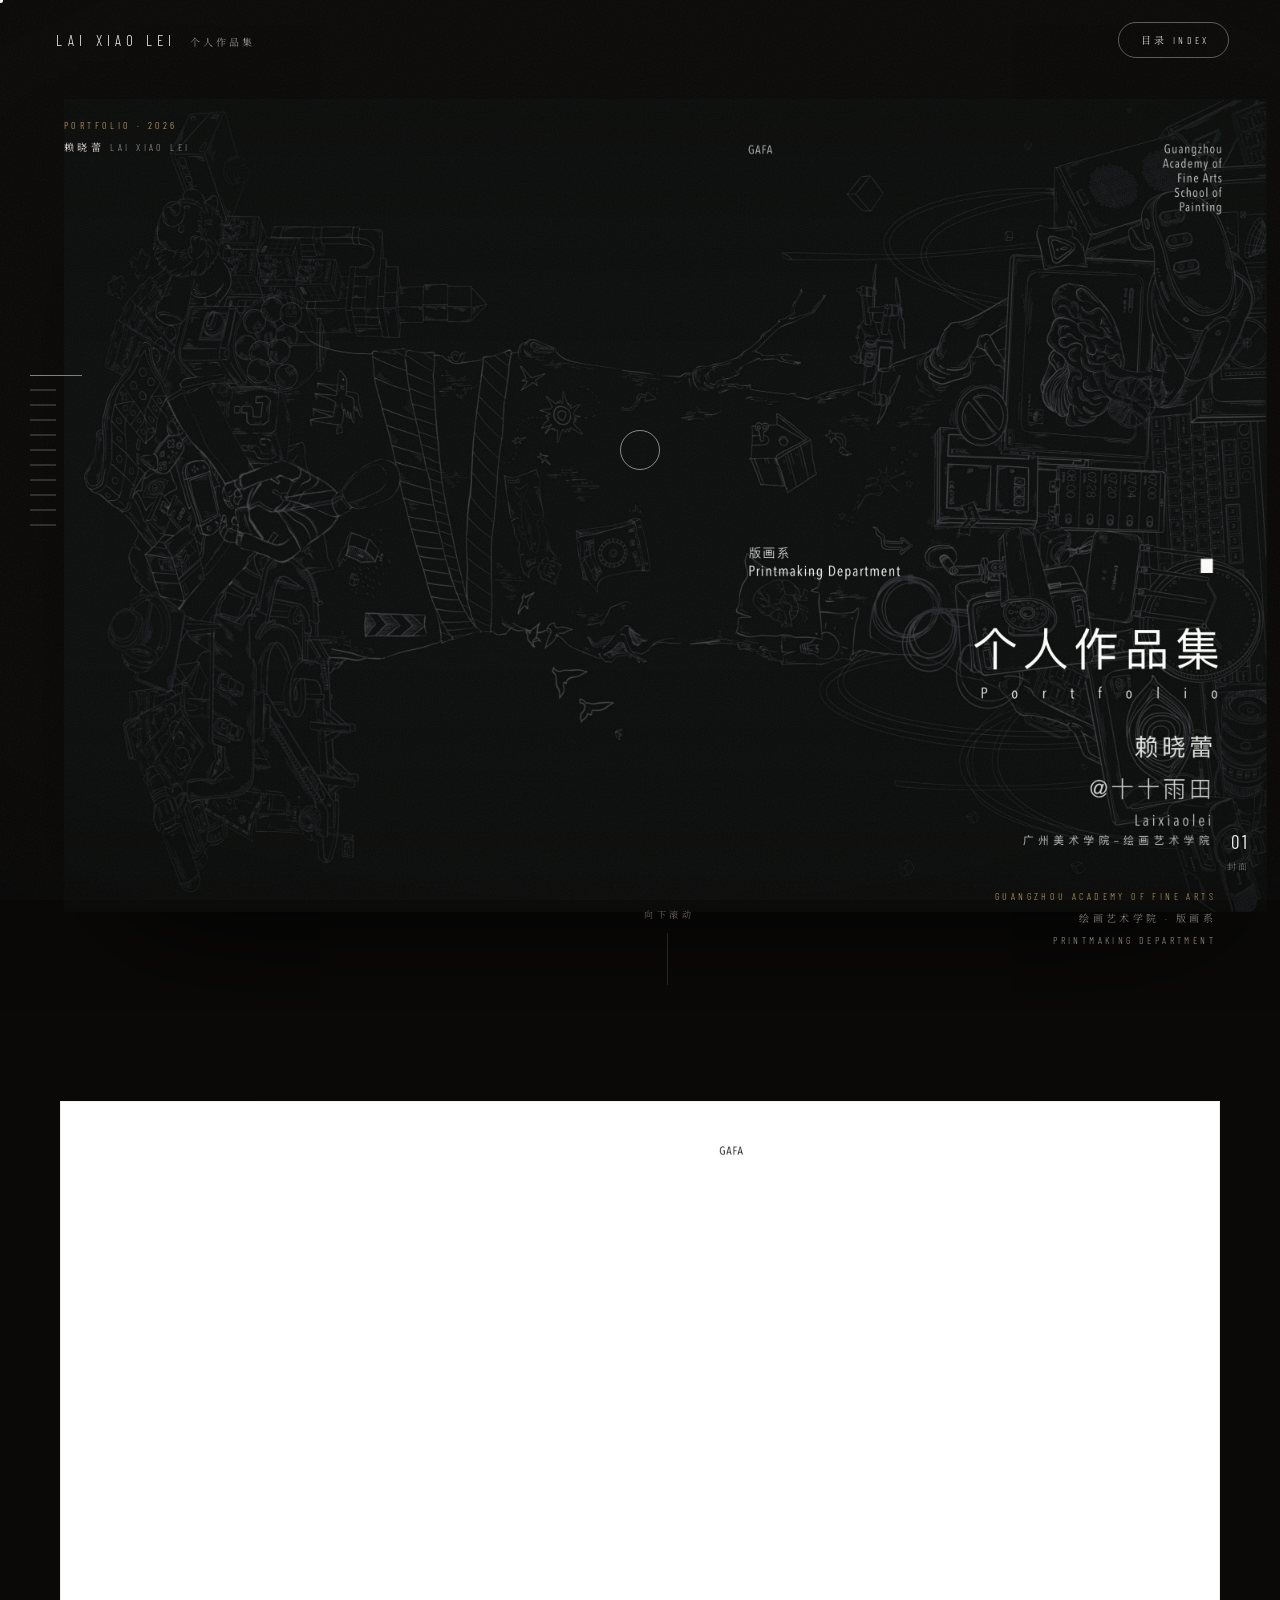
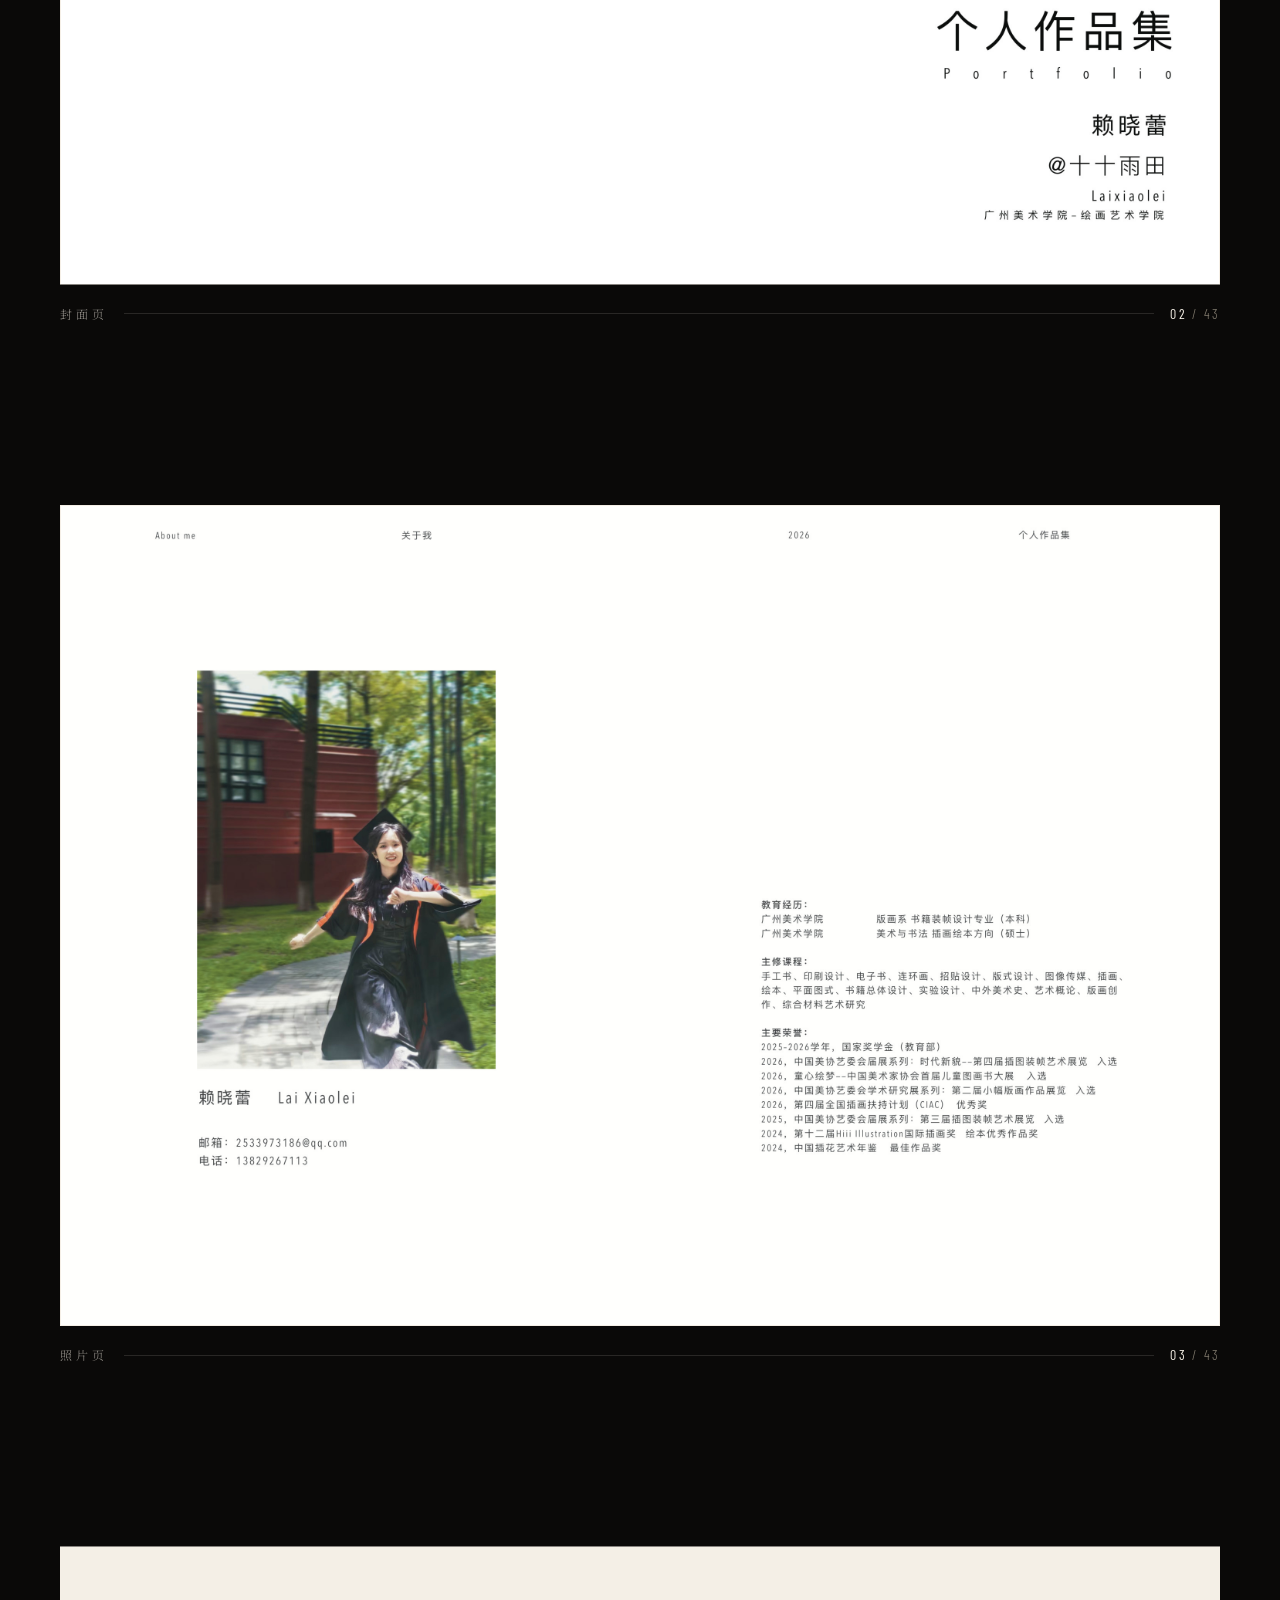
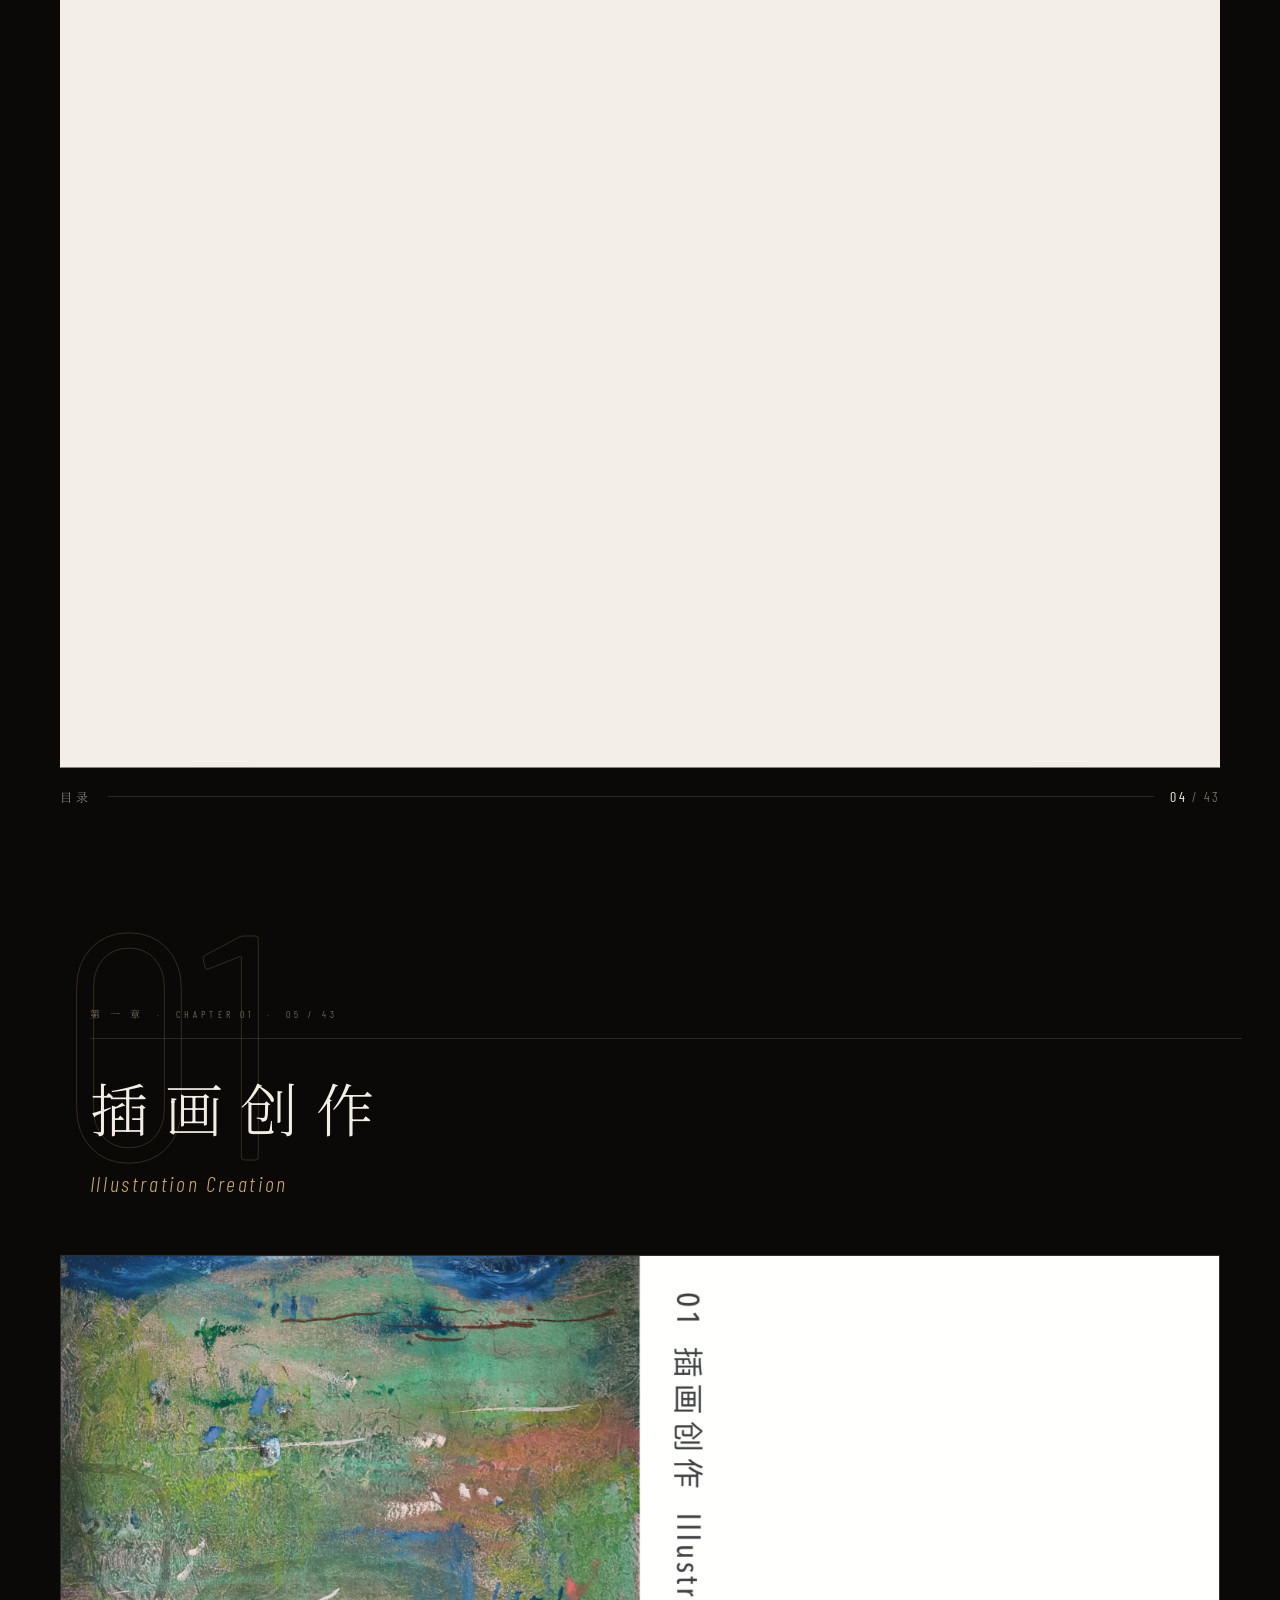
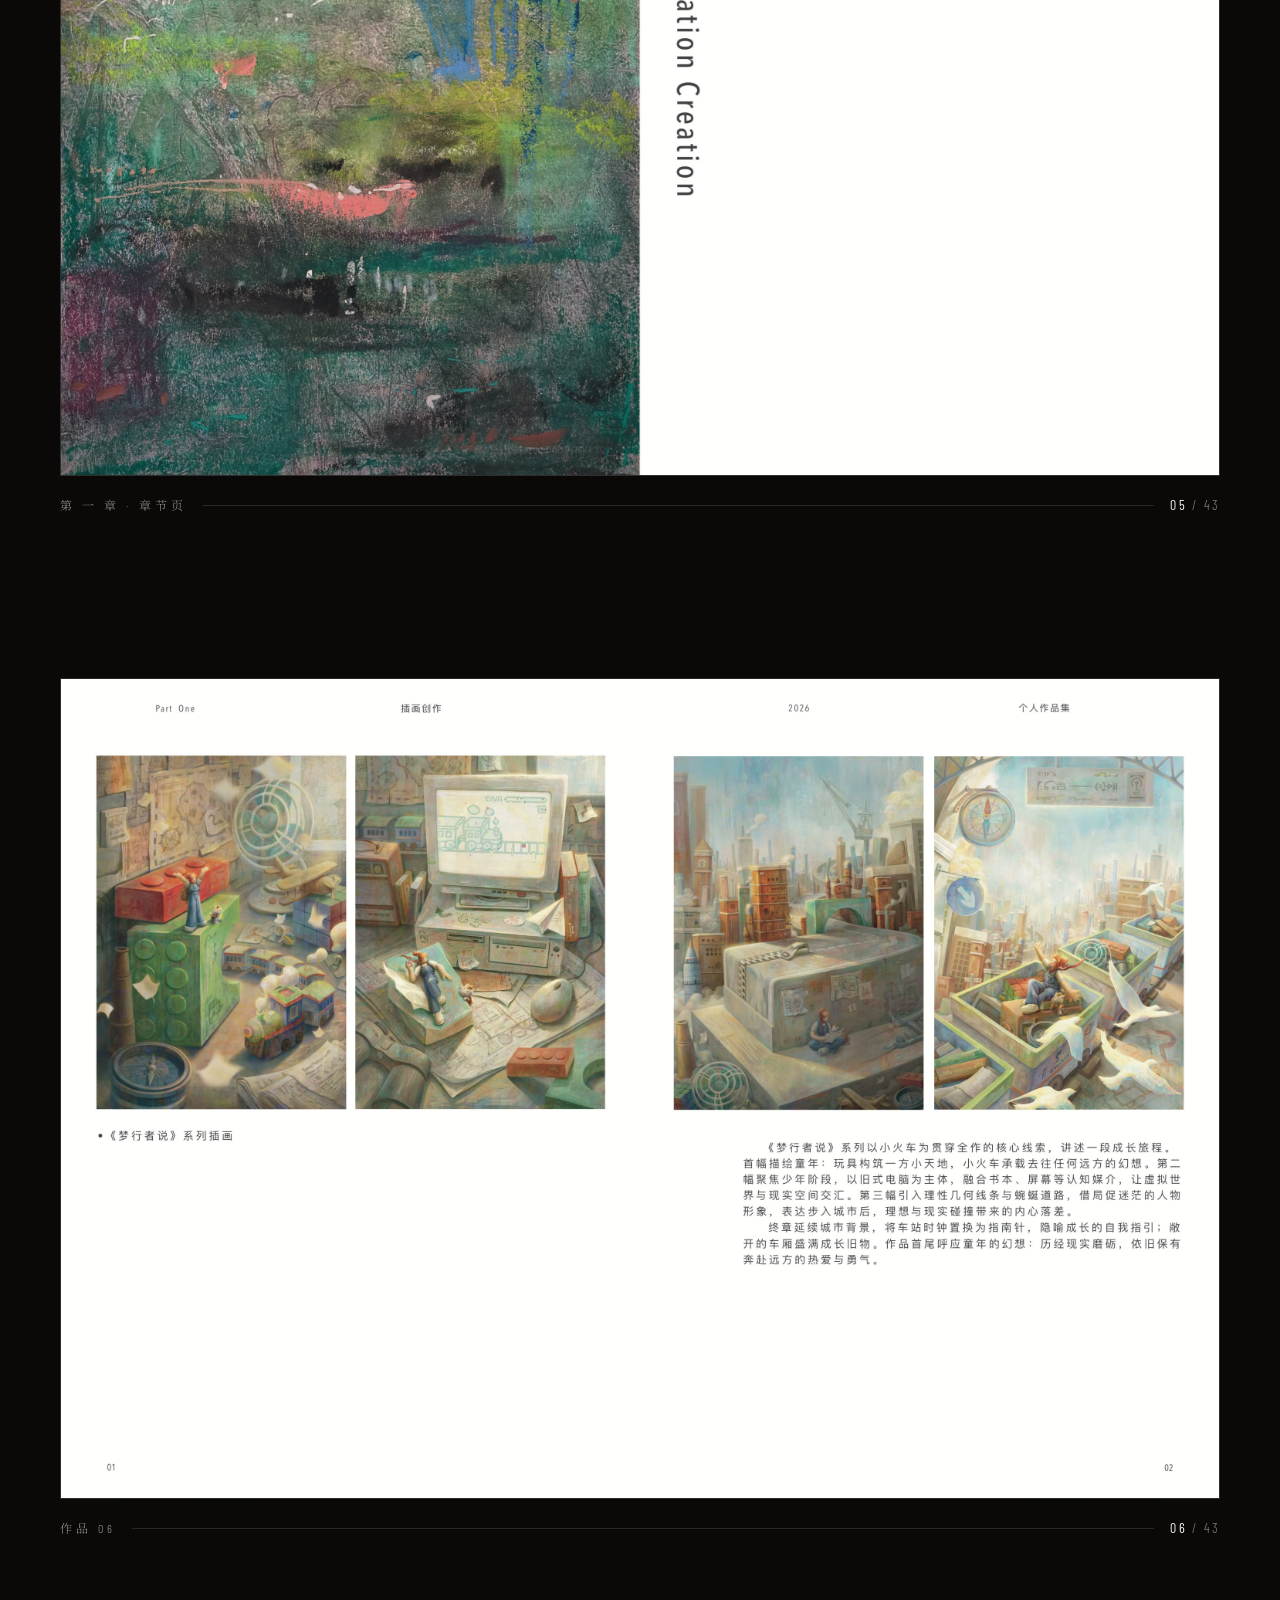
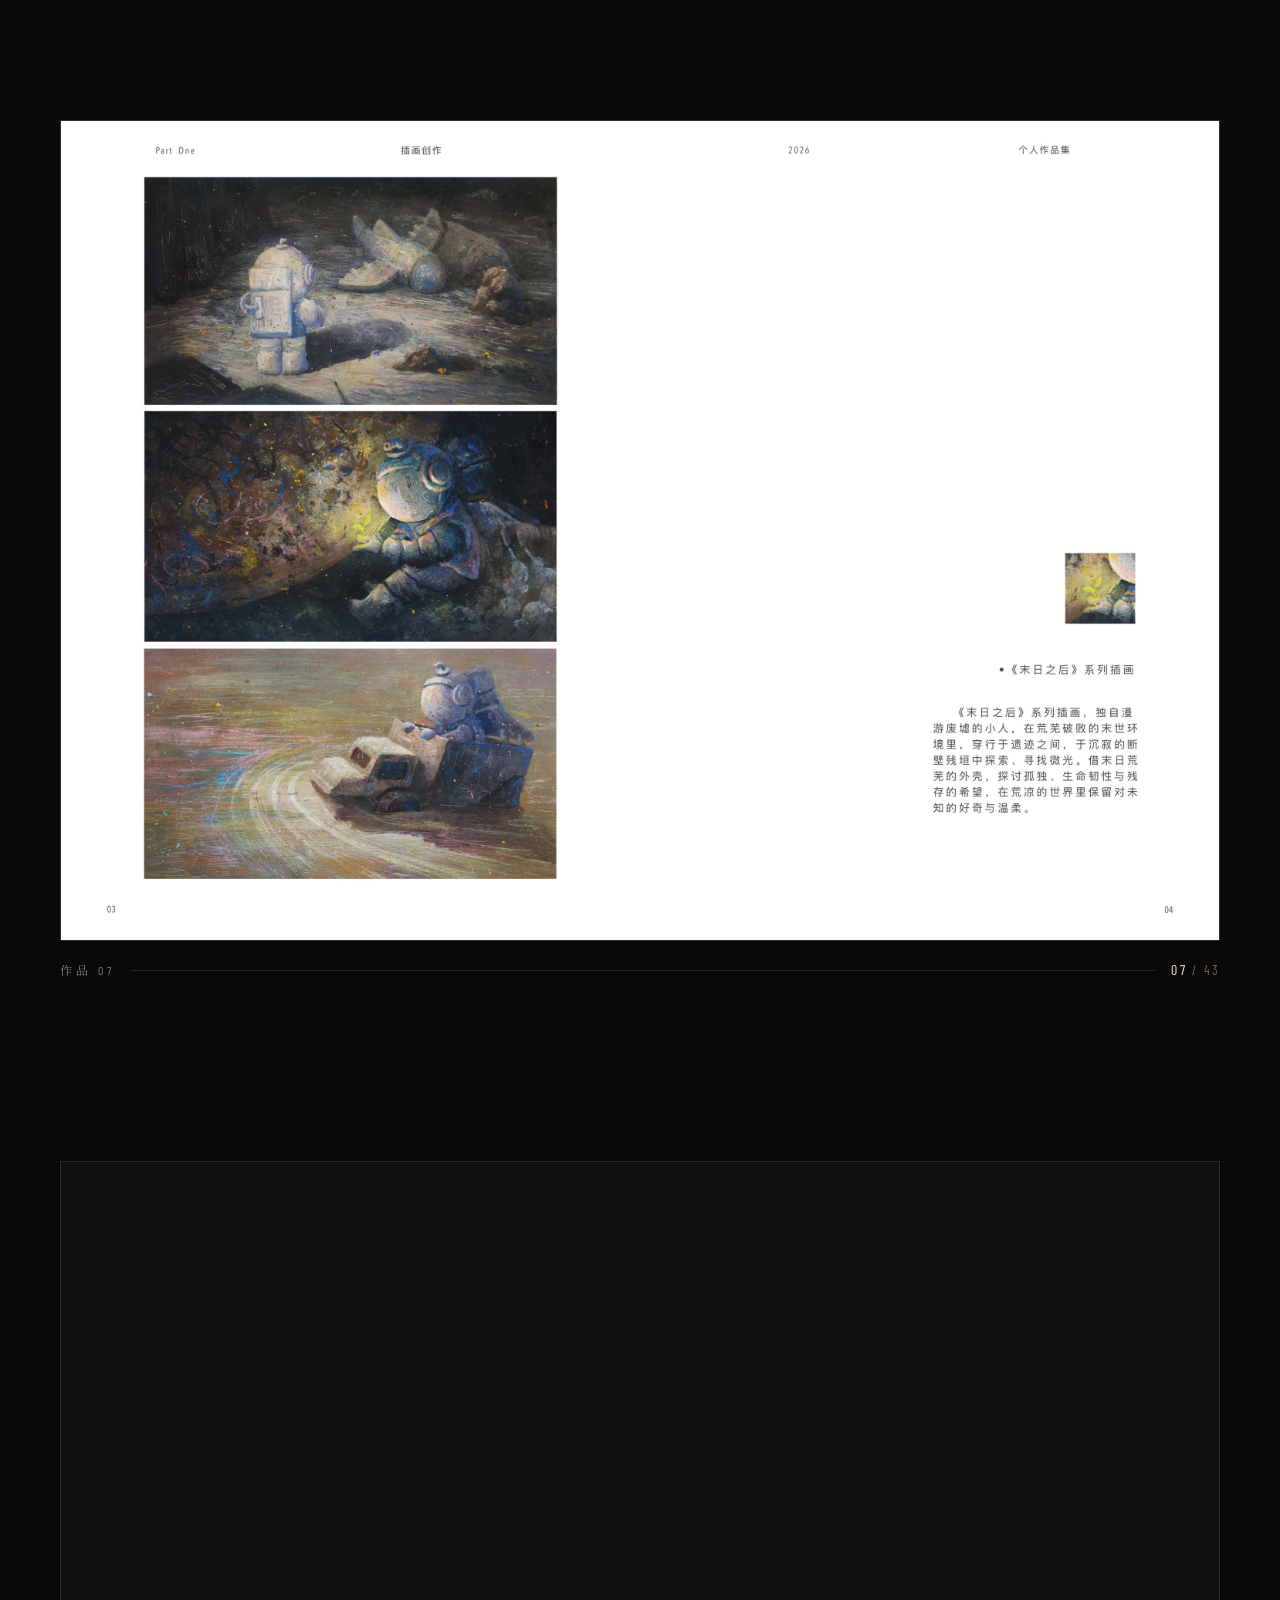
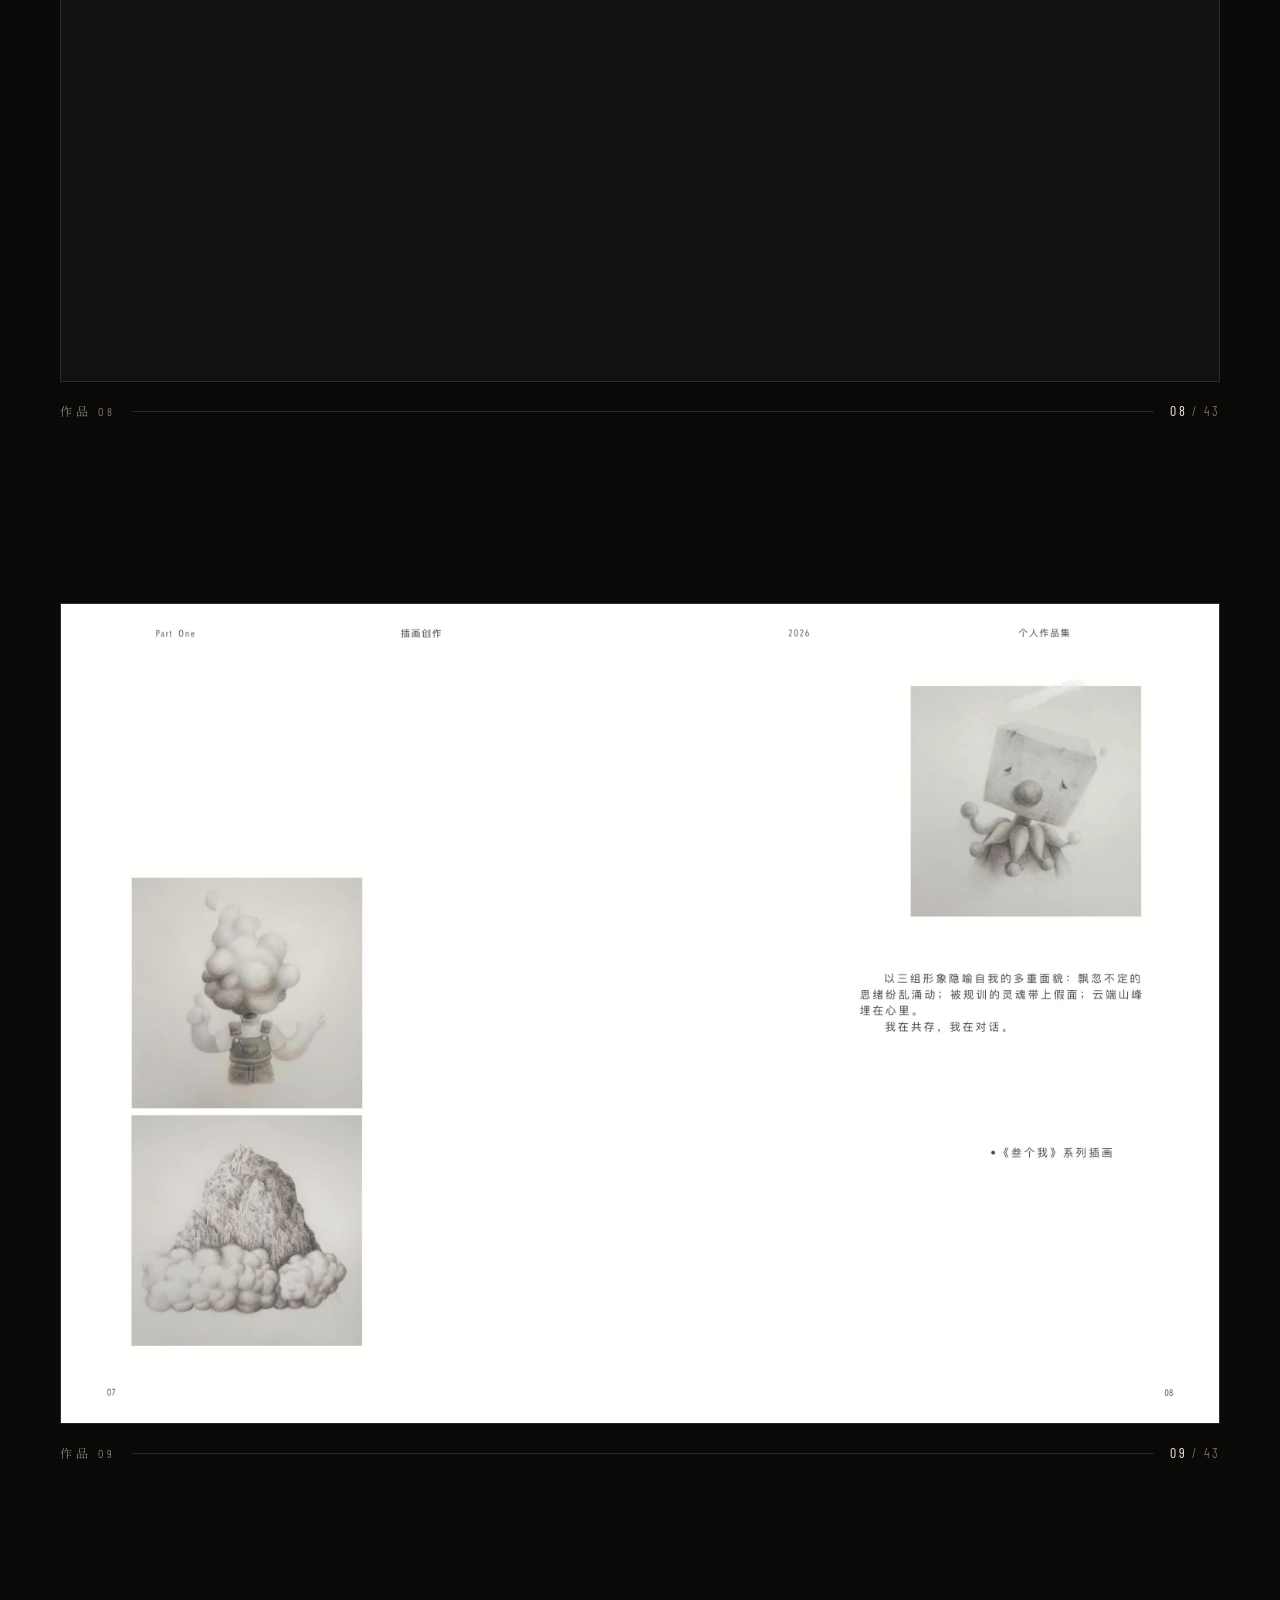
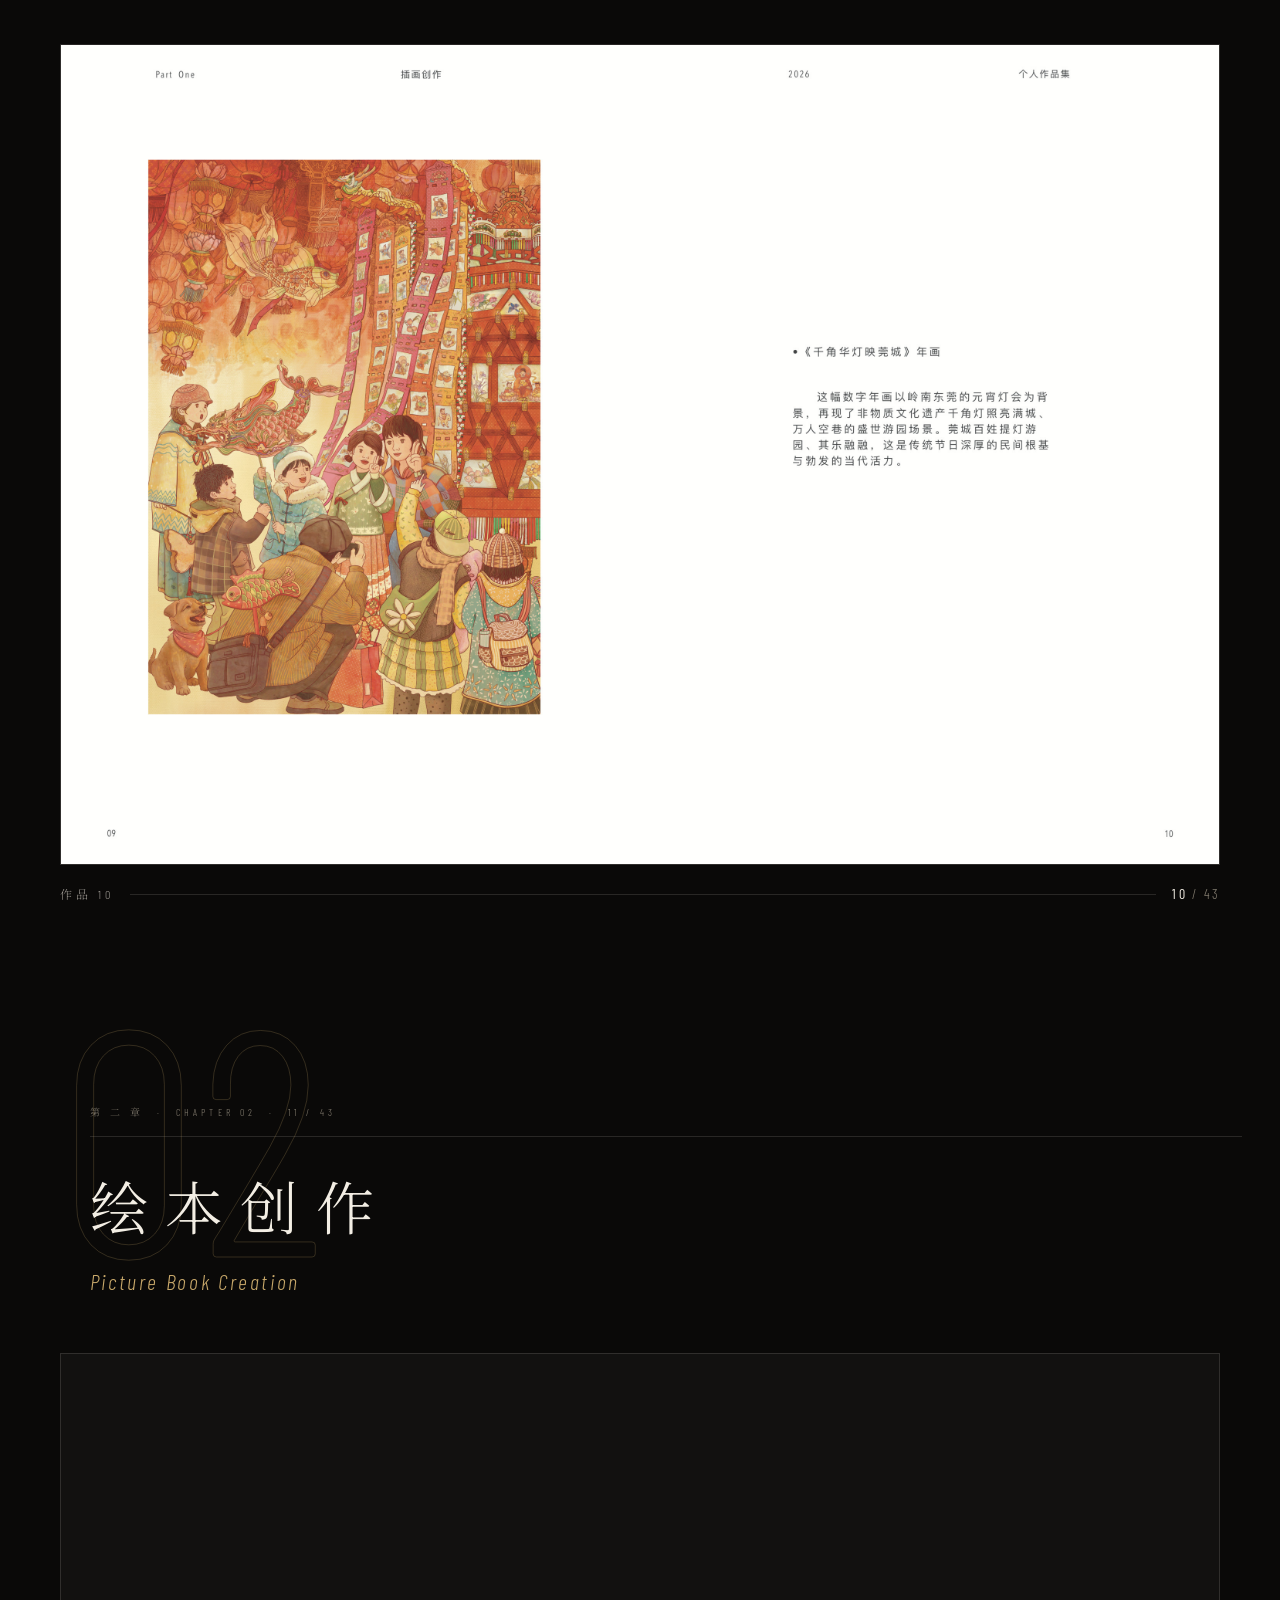
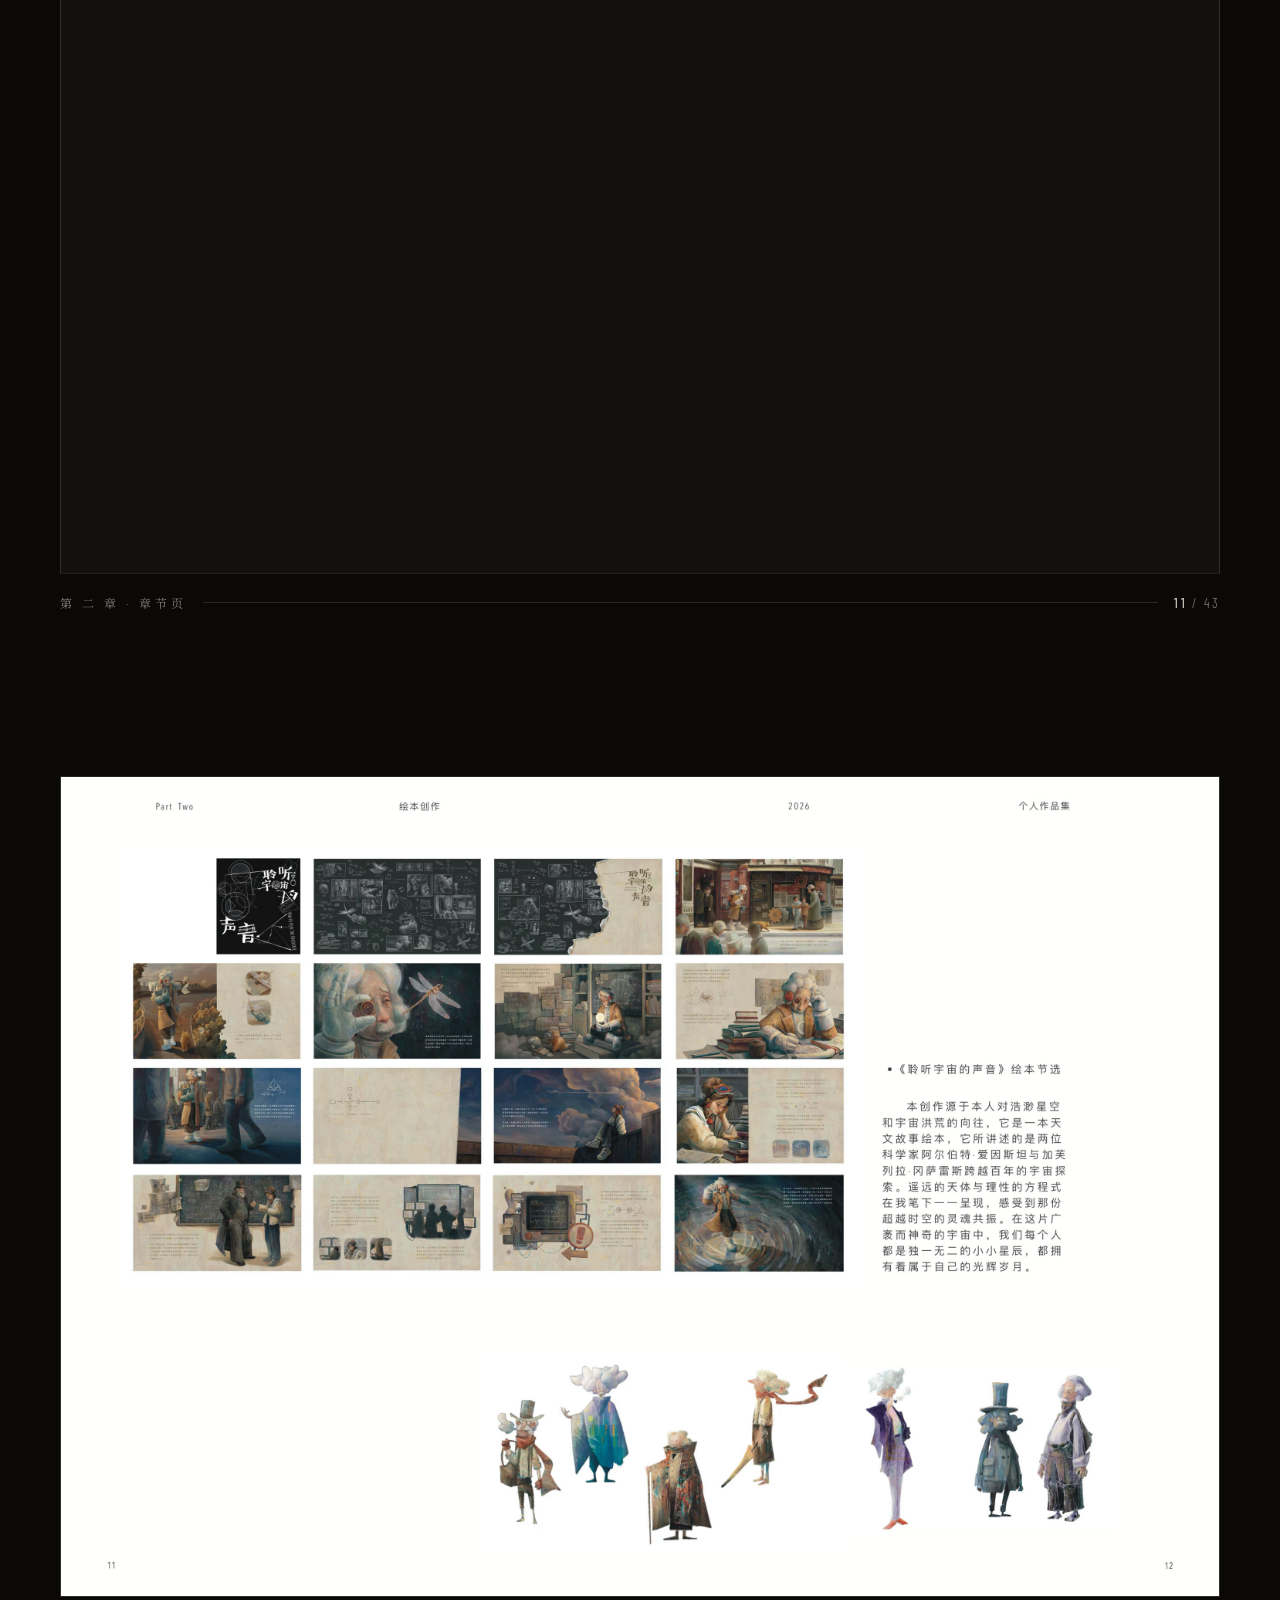
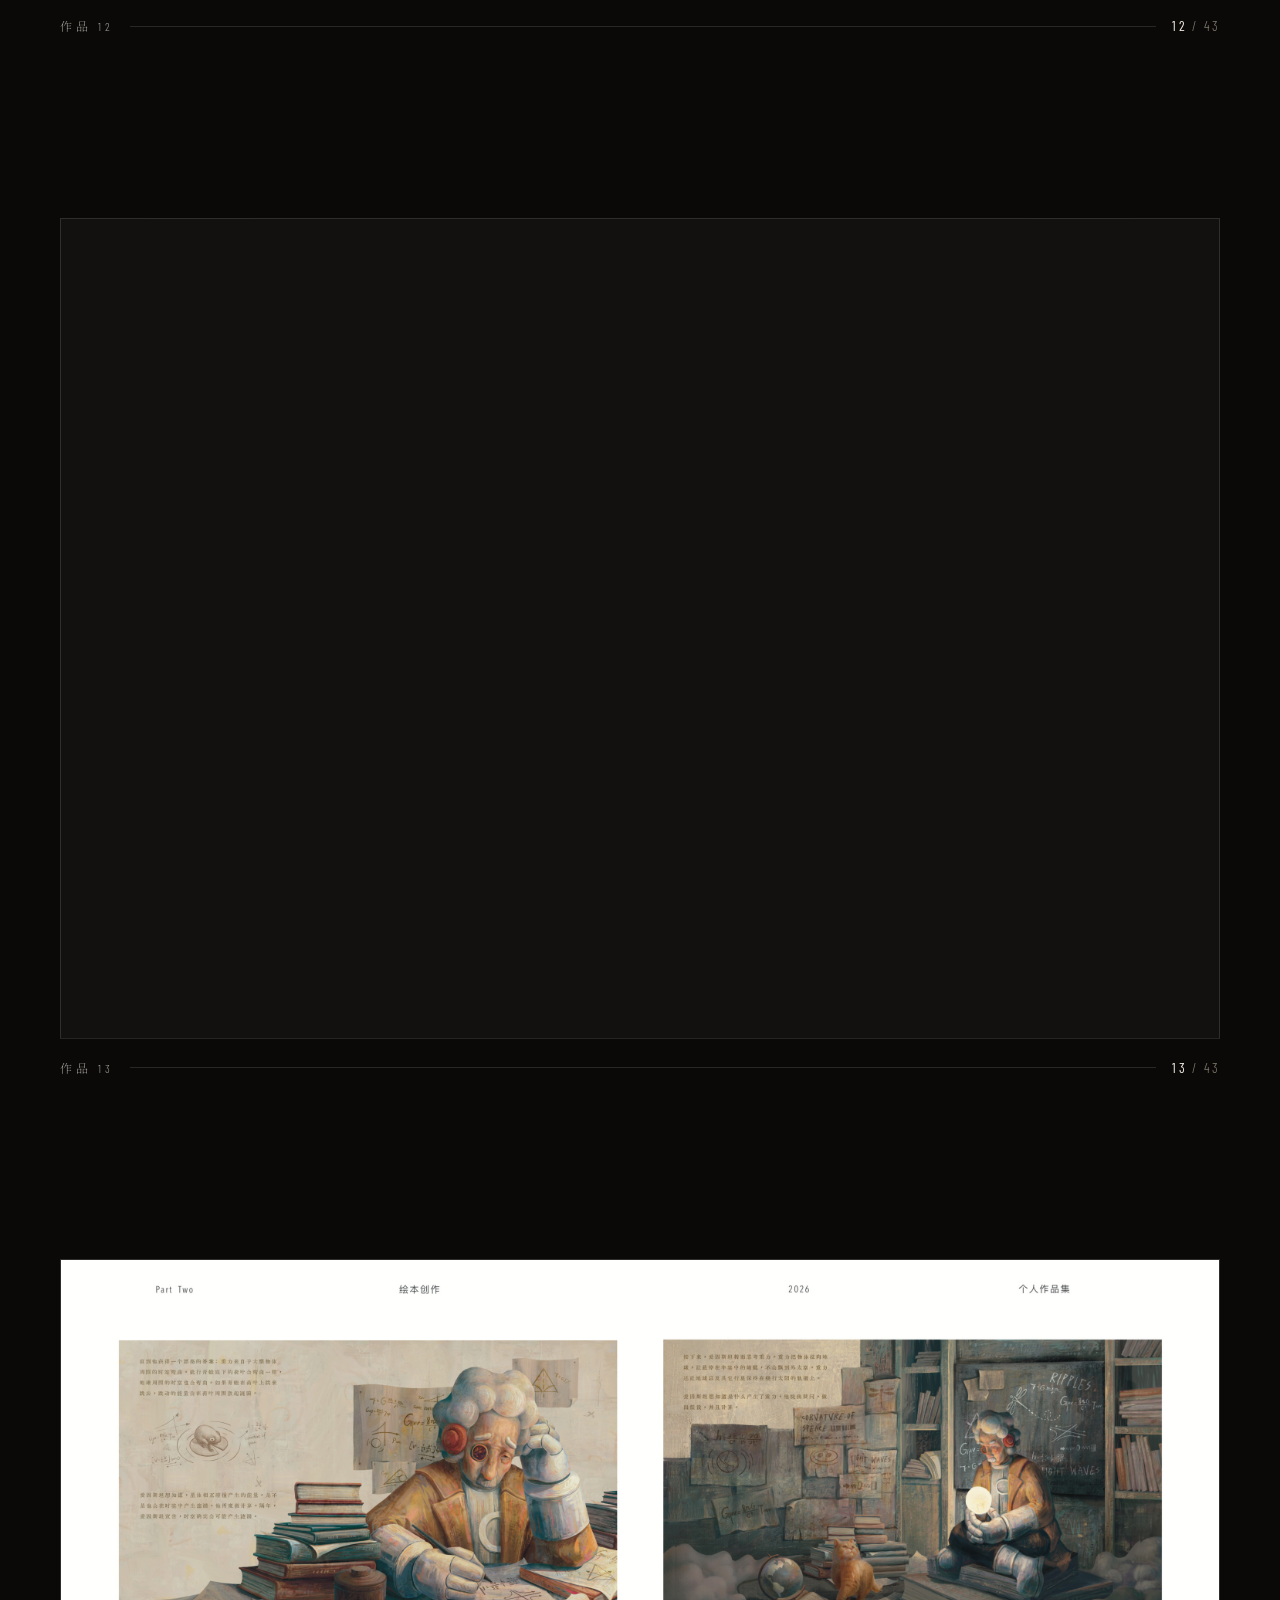
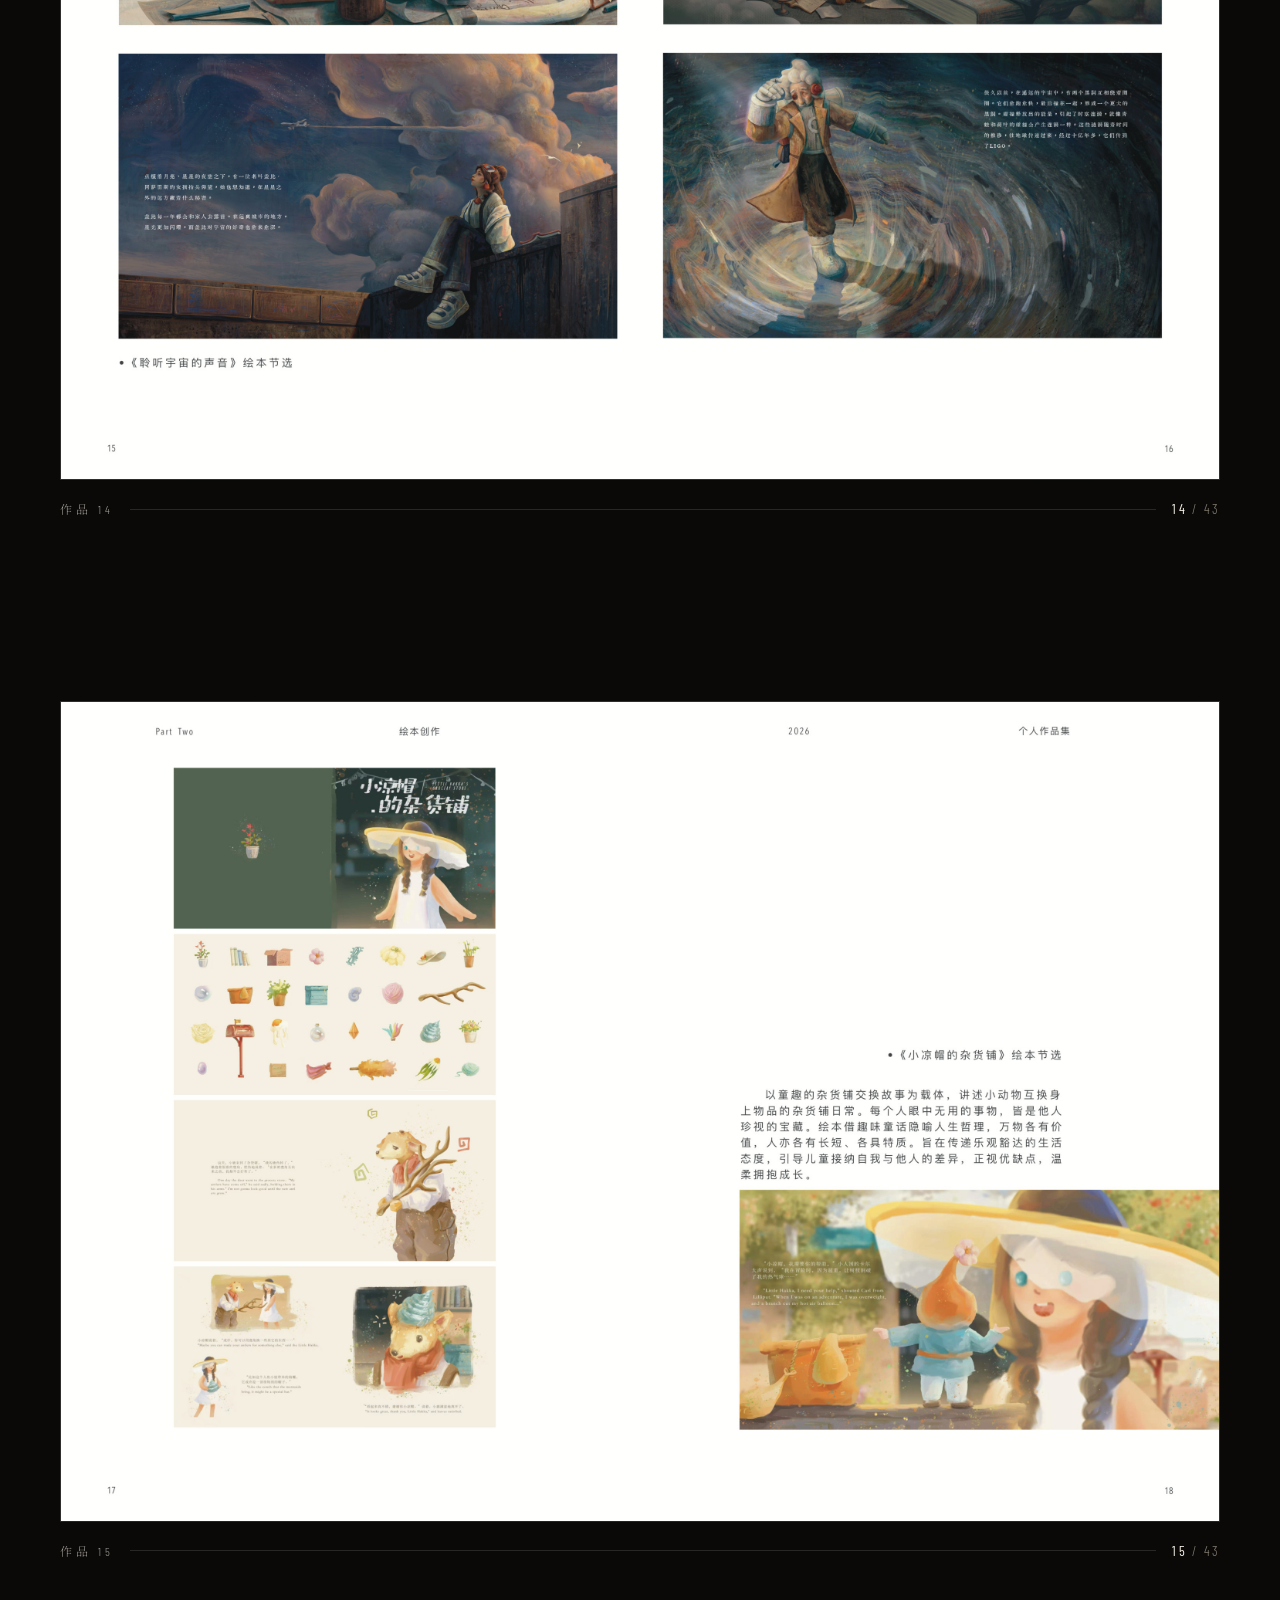
==== commit 918e8469: "Switch portfolio typography to Avenir Next Condensed; uppercase LAI XIAO LEI" ====
--- a/lai-xiaolei-portfolio/index.html
+++ b/lai-xiaolei-portfolio/index.html
@@ -3,11 +3,11 @@
 <head>
 <meta charset="UTF-8">
 <meta name="viewport" content="width=device-width, initial-scale=1.0">
-<title>个人作品集 · 赖晓蕾 LAI Xiao Lei</title>
+<title>个人作品集 · 赖晓蕾 LAI XIAO LEI</title>
 <meta name="description" content="赖晓蕾个人作品集 · 广州美术学院 绘画艺术学院 版画系">
 <link rel="preconnect" href="https://fonts.googleapis.com">
 <link rel="preconnect" href="https://fonts.gstatic.com" crossorigin>
-<link href="https://fonts.googleapis.com/css2?family=Cormorant+Garamond:ital,wght@0,300;0,400;0,500;1,300;1,400&family=Inter:wght@200;300;400;500&family=Noto+Serif+SC:wght@200;300;400;600&display=swap" rel="stylesheet">
+<link href="https://fonts.googleapis.com/css2?family=Barlow+Condensed:ital,wght@0,300;0,400;0,500;0,600;1,300;1,400&family=Noto+Serif+SC:wght@200;300;400;600&display=swap" rel="stylesheet">
 <style>
 :root{
   --ink:#0a0908; --ink2:#121110; --ink3:#1a1816;
@@ -16,9 +16,13 @@
   --line:rgba(243,238,228,.13); --line-2:rgba(243,238,228,.28);
   --ease:cubic-bezier(.16,1,.3,1);
   --ease-io:cubic-bezier(.76,0,.24,1);
-  --serif:'Noto Serif SC','Songti SC','STSong',Georgia,serif;
-  --display:'Cormorant Garamond',var(--serif);
-  --sans:'Inter','PingFang SC','Microsoft YaHei',system-ui,sans-serif;
+  /* 全站统一字体：Avenir Next Condensed（macOS/iOS 原生）。
+     Windows/Android 无此字体，回退到最接近的 Barlow Condensed；
+     中文无对应字形，继续回退到中文字体。 */
+  --ff:'Avenir Next Condensed','Avenir Next','Barlow Condensed','Helvetica Neue',Arial,'Songti SC','Noto Serif SC','PingFang SC','Microsoft YaHei',serif;
+  --serif:var(--ff);
+  --display:var(--ff);
+  --sans:var(--ff);
 }
 *{margin:0;padding:0;box-sizing:border-box}
 html{scroll-behavior:smooth;-webkit-text-size-adjust:100%}
@@ -266,7 +270,7 @@
 <!-- 加载 -->
 <div class="preloader" id="preloader">
   <div class="pl-inner">
-    <div class="pl-name">LAI <em>Xiao Lei</em></div>
+    <div class="pl-name">LAI <em>XIAO LEI</em></div>
     <div class="pl-tag">Selected Works · Portfolio</div>
     <div class="pl-bar"><i id="plFill"></i></div>
   </div>
@@ -315,7 +319,7 @@
 <main id="stage"></main>
 
 <footer>
-  <div class="fb">© 2026 赖晓蕾 LAI Xiao Lei · All works reserved</div>
+  <div class="fb">© 2026 赖晓蕾 LAI XIAO LEI · All works reserved</div>
   <button class="to-top" id="toTop">回到顶部 Top</button>
 </footer>
 
@@ -403,7 +407,7 @@
 /* 尾声 */
 html += `
 <section class="end" id="end" data-n="44">
-  <div class="end-mark rise">LAI <em>Xiao Lei</em></div>
+  <div class="end-mark rise">LAI <em>XIAO LEI</em></div>
   <div class="end-sub rise">Thanks for watching</div>
   <div class="end-line"></div>
   <div class="end-grid rise">
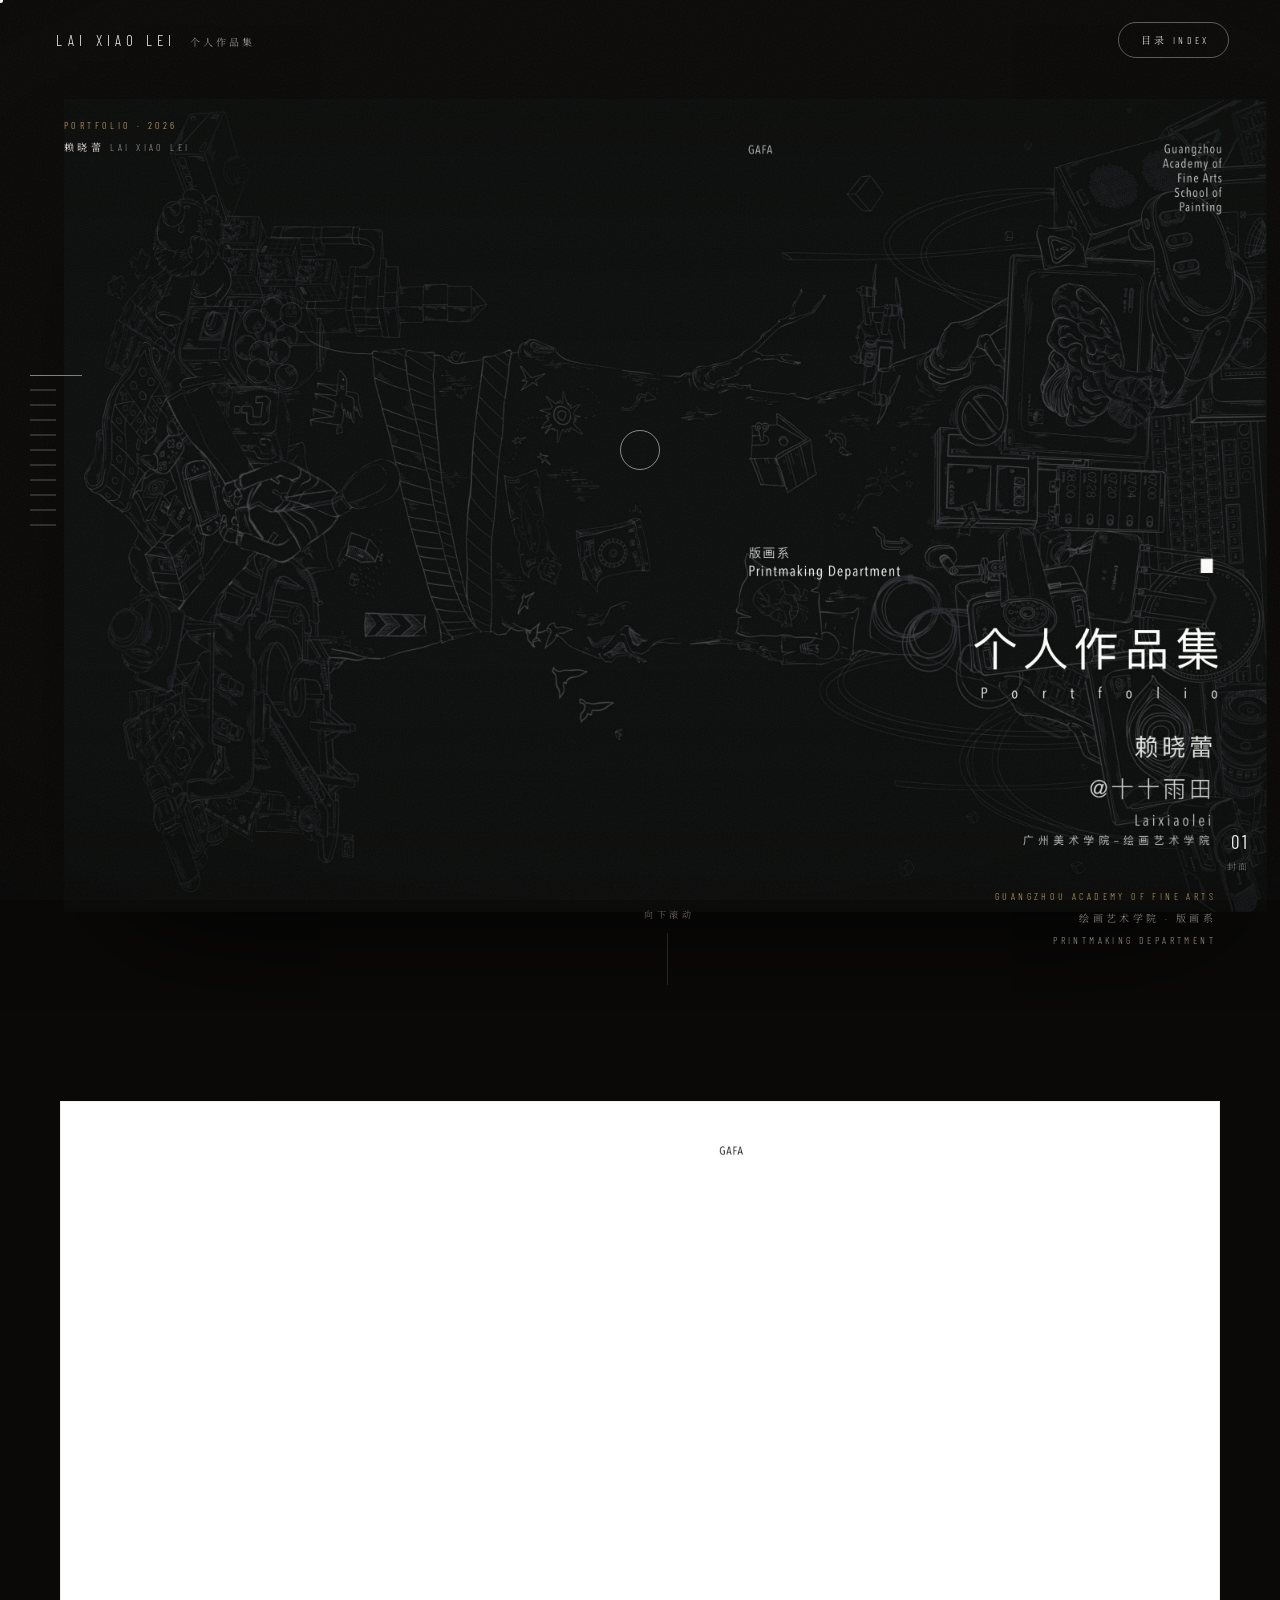
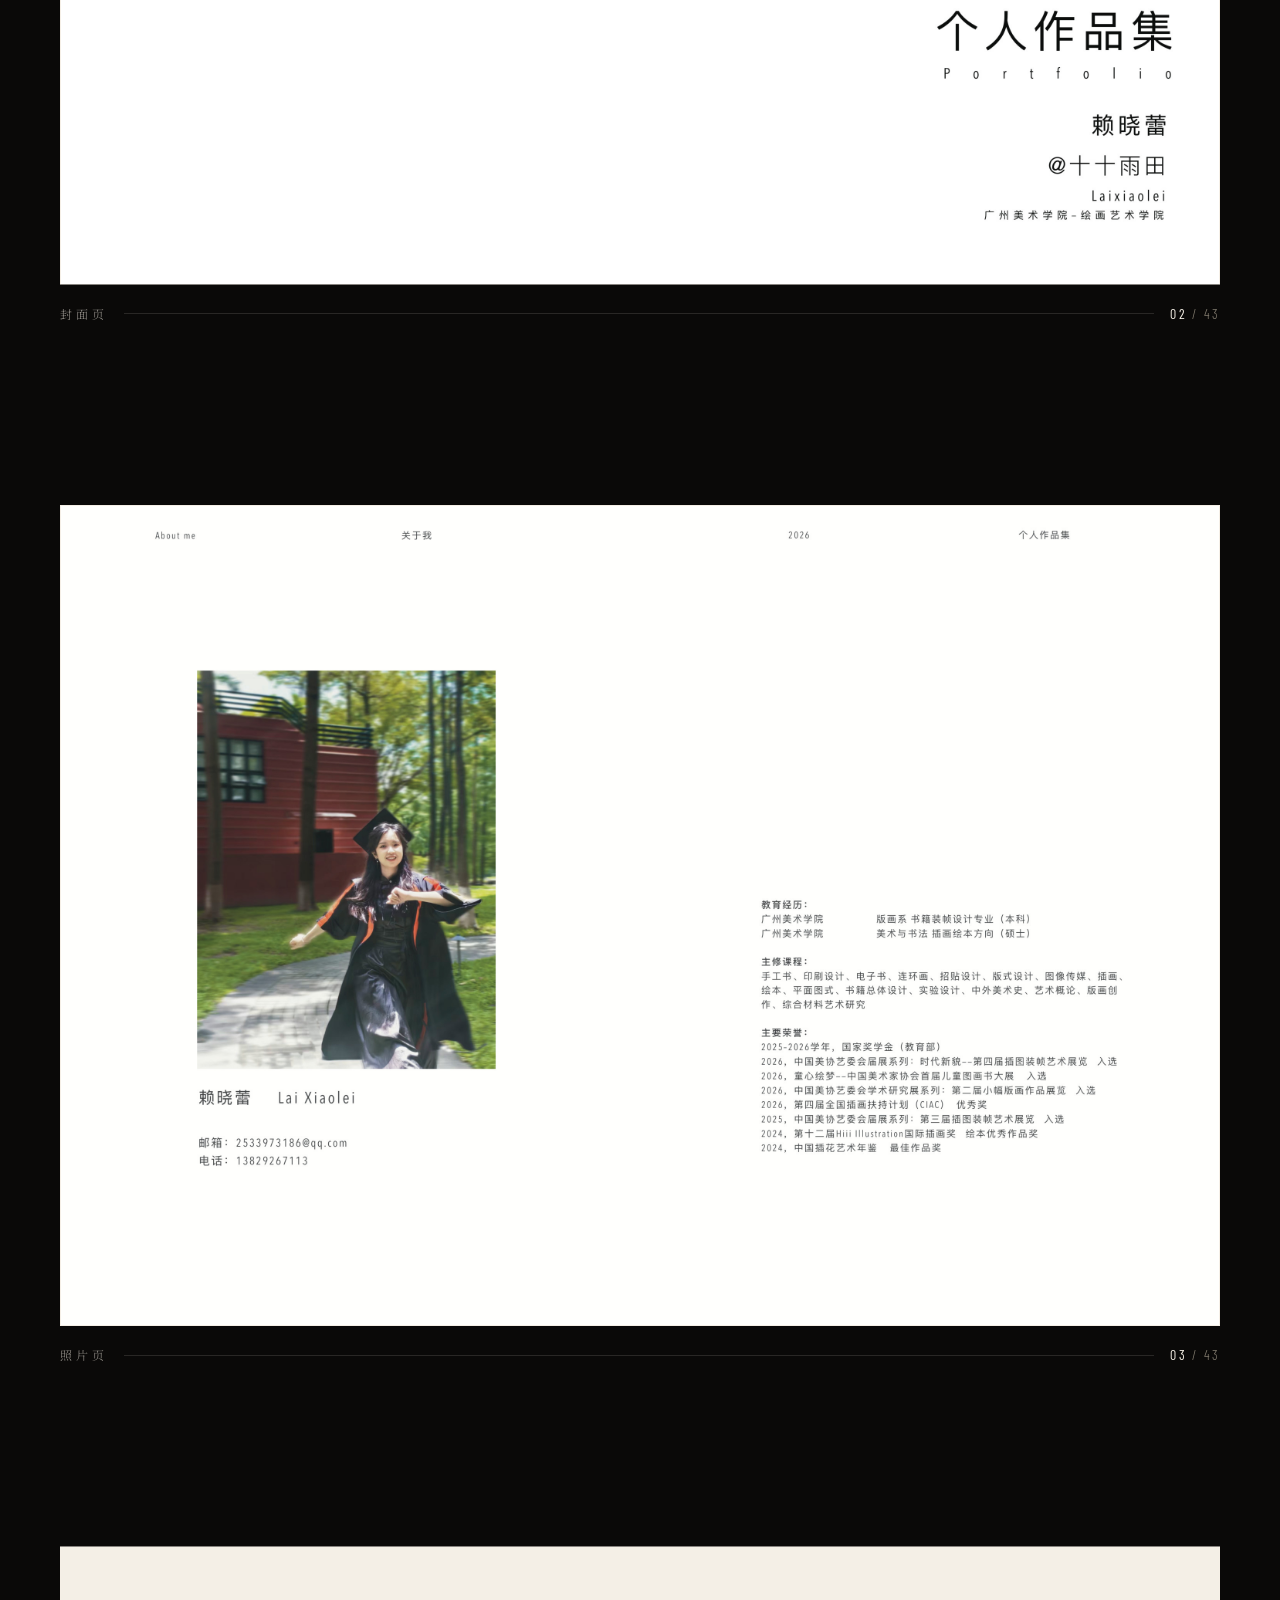
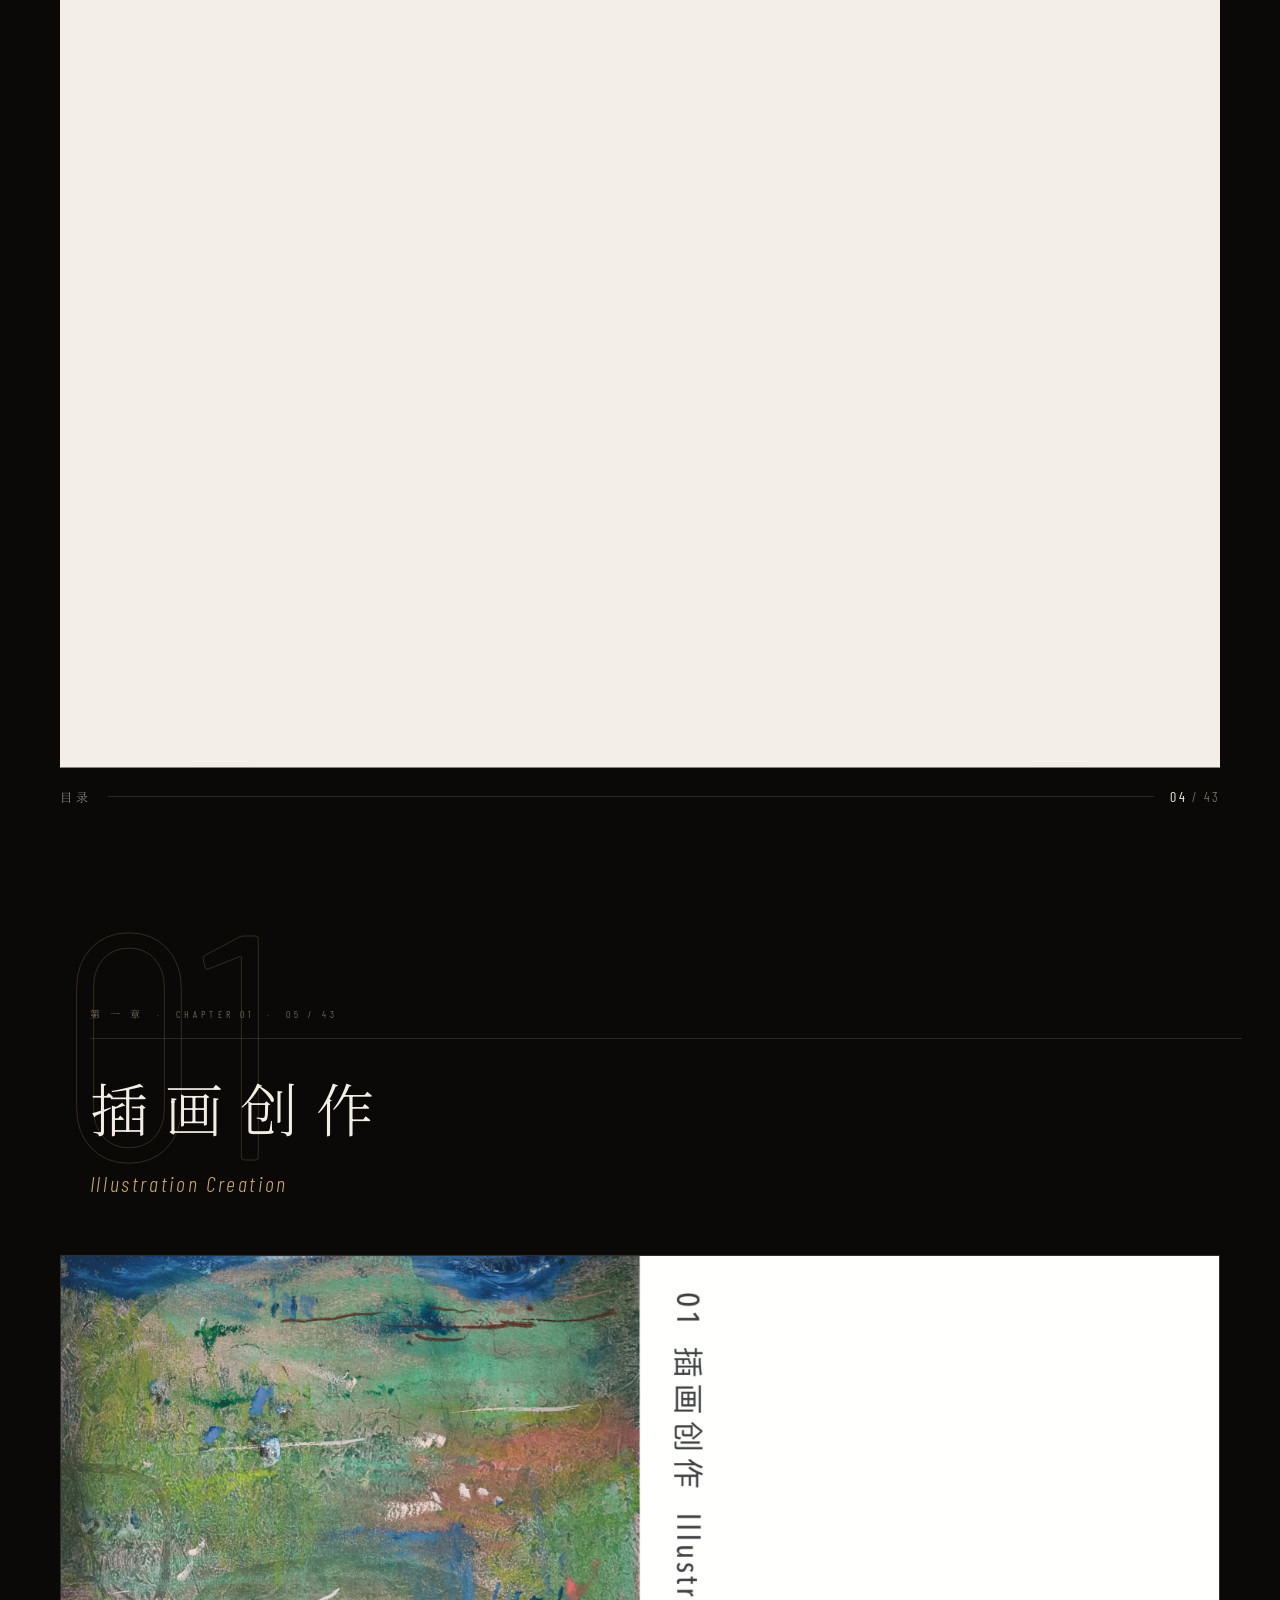
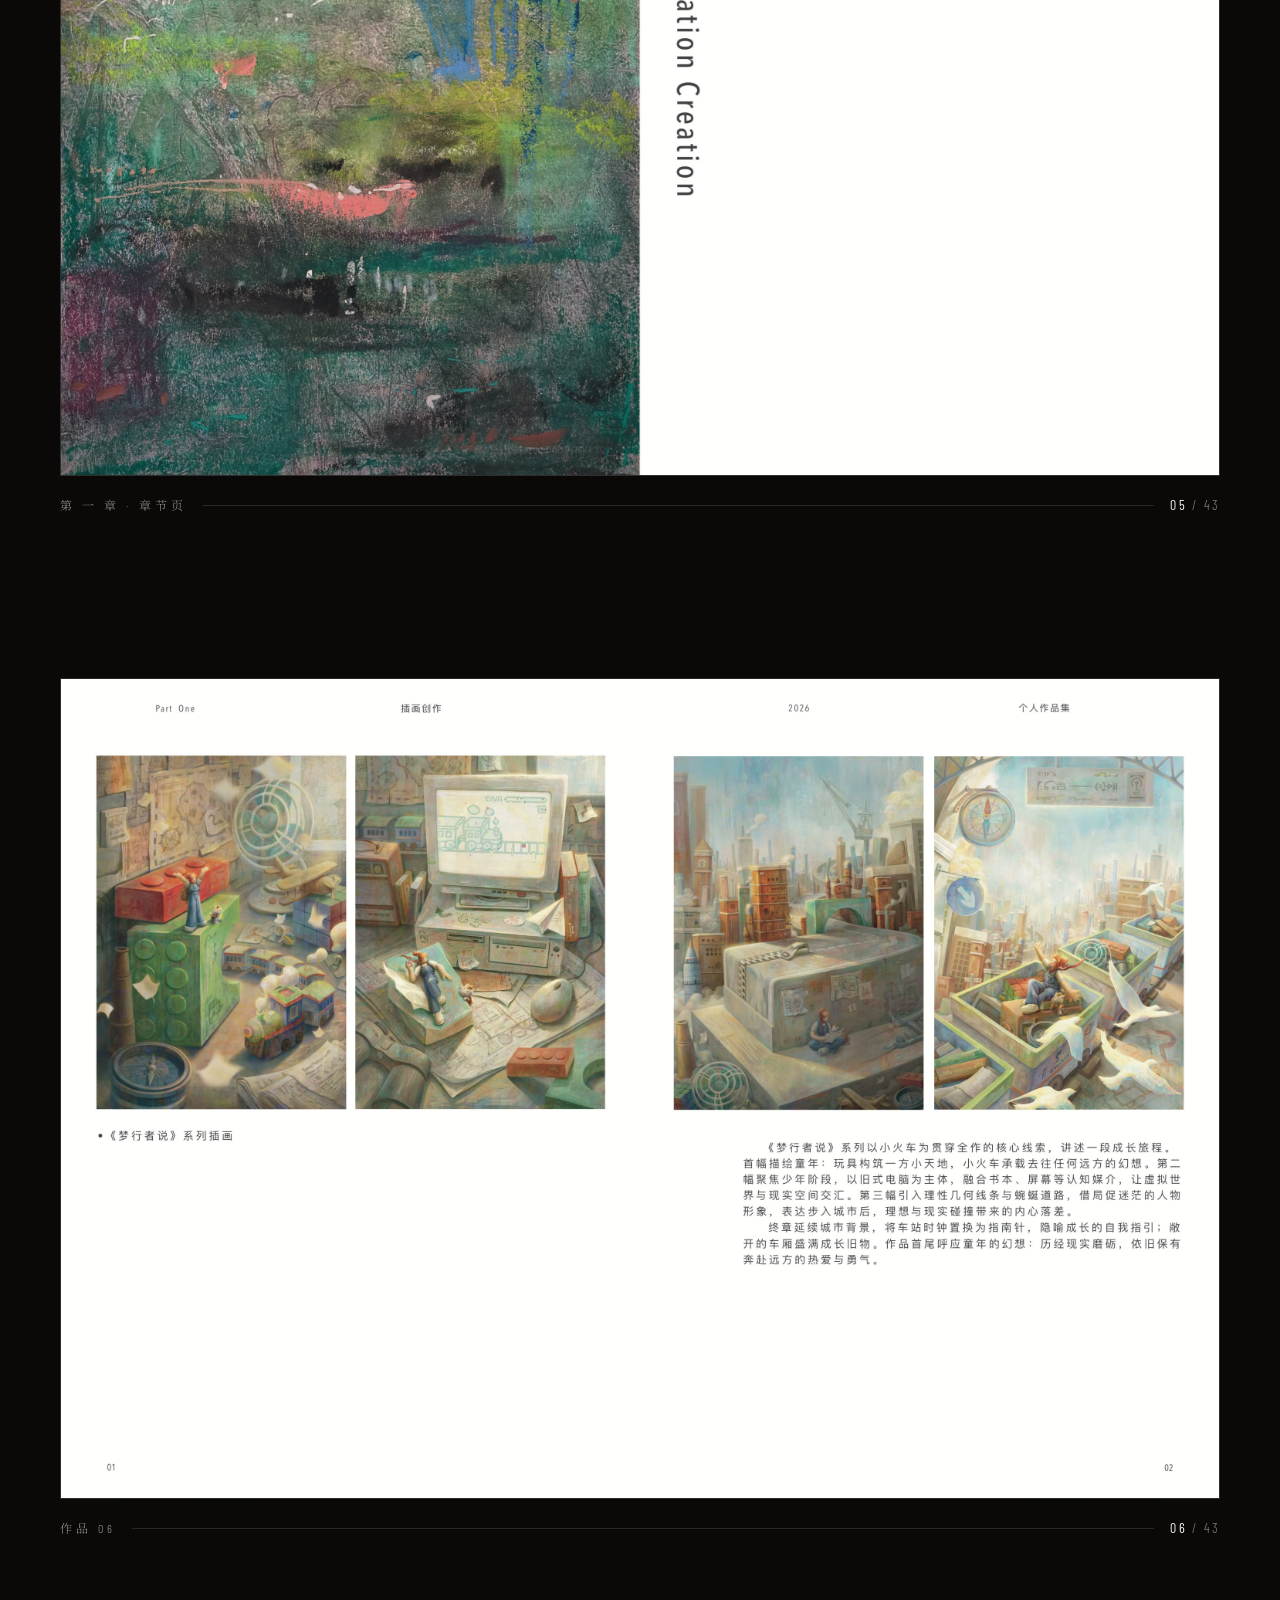
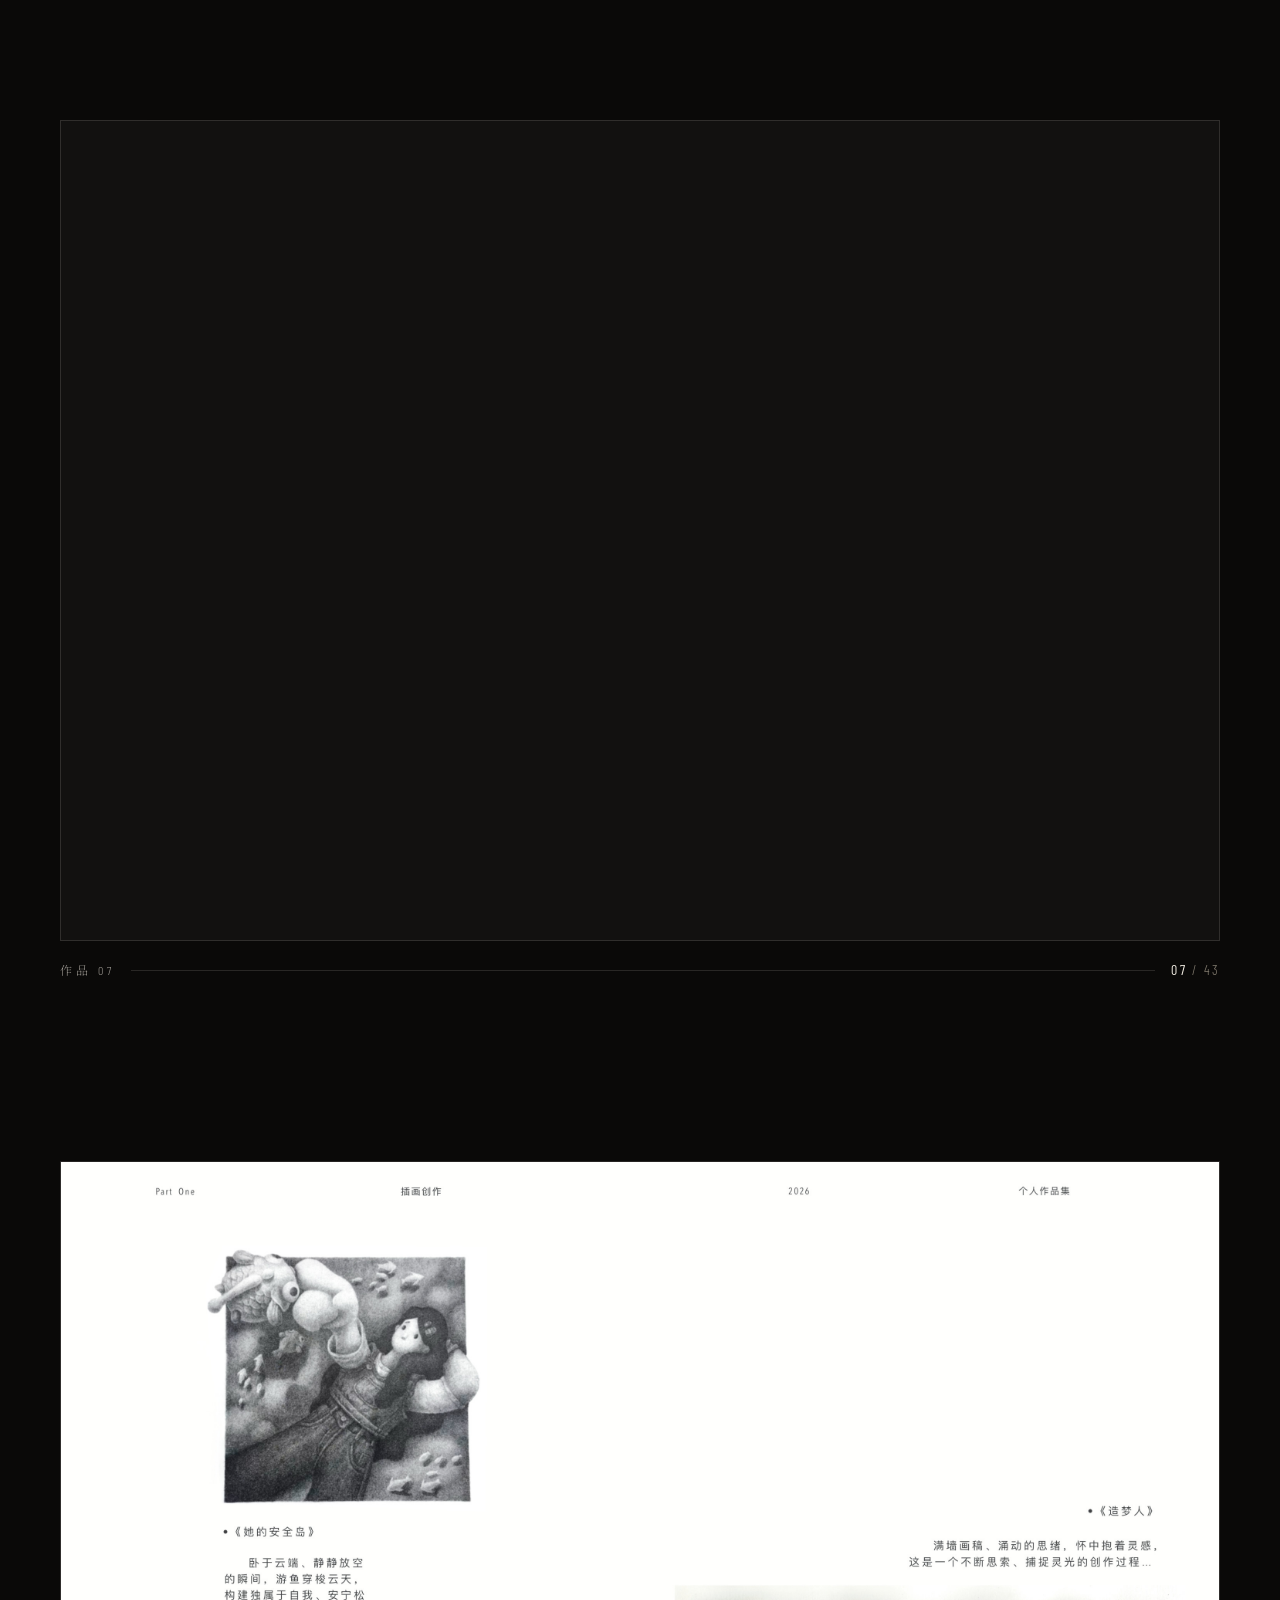
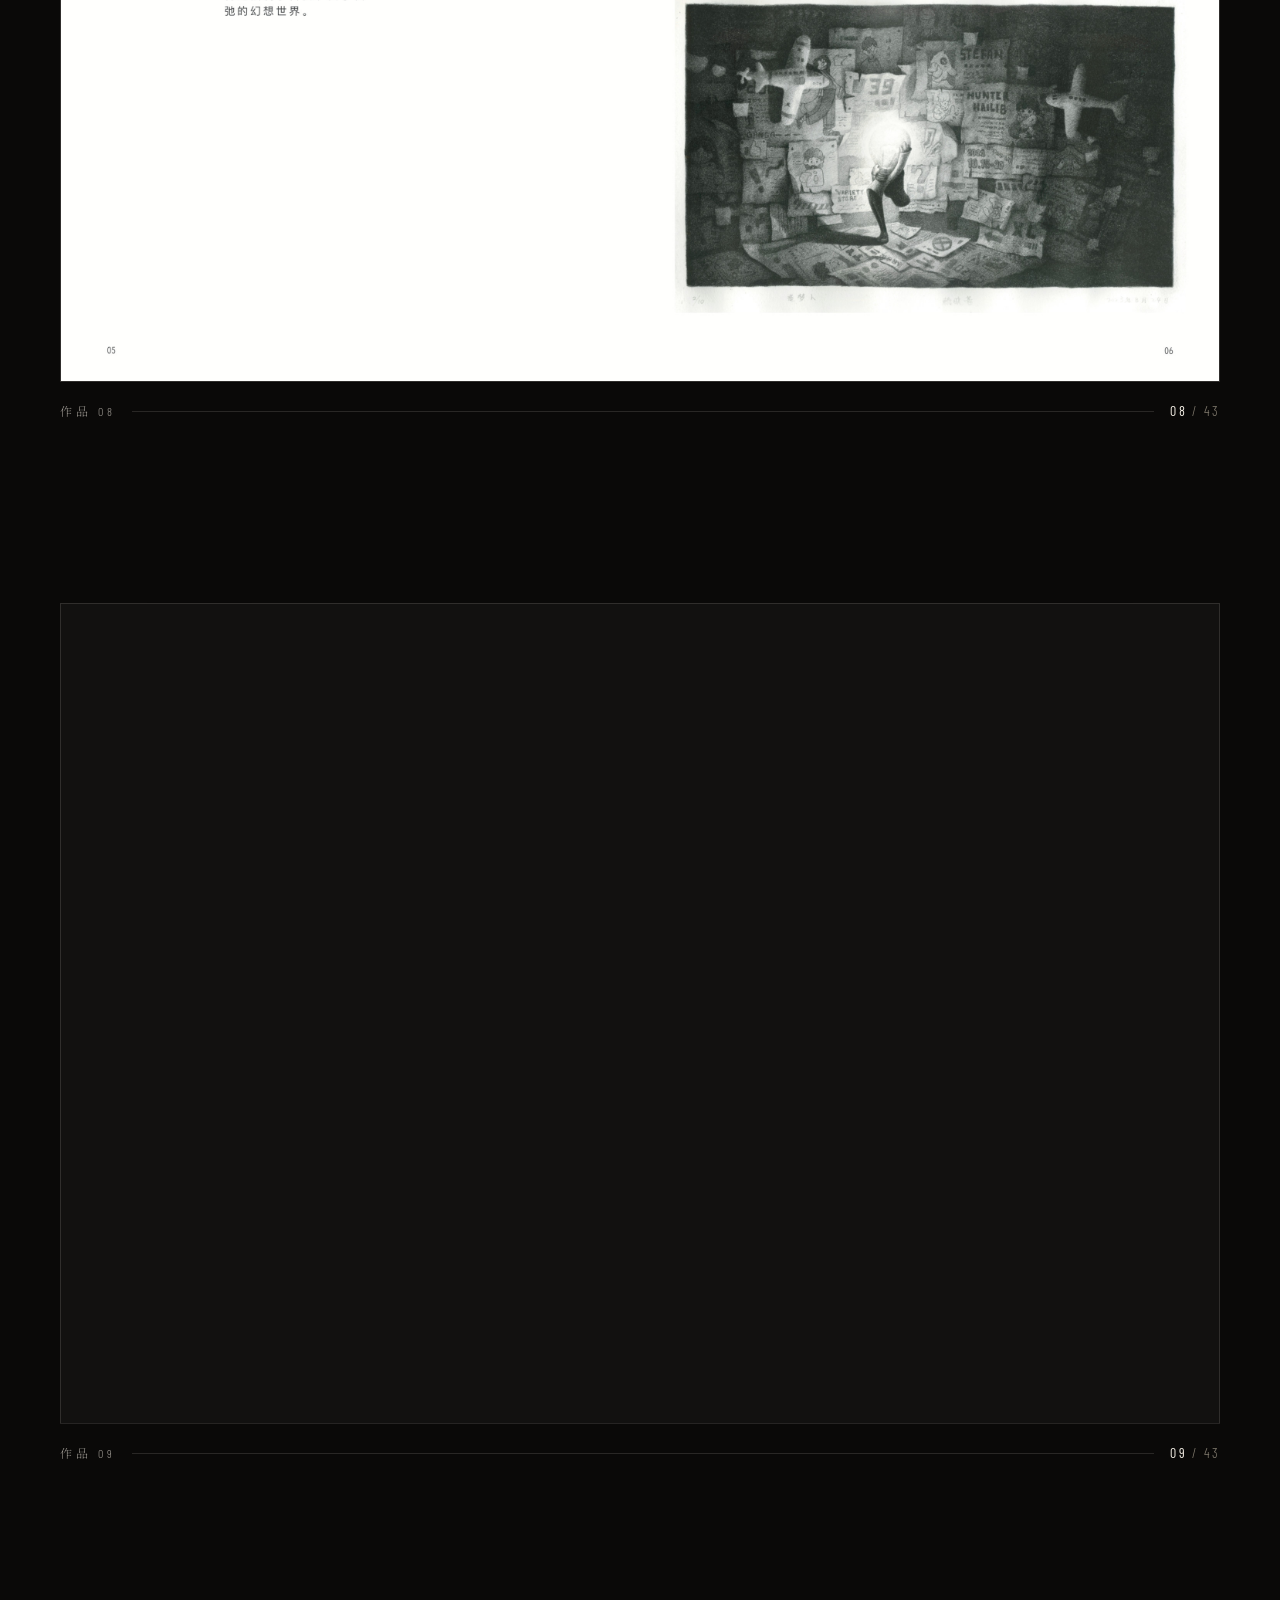
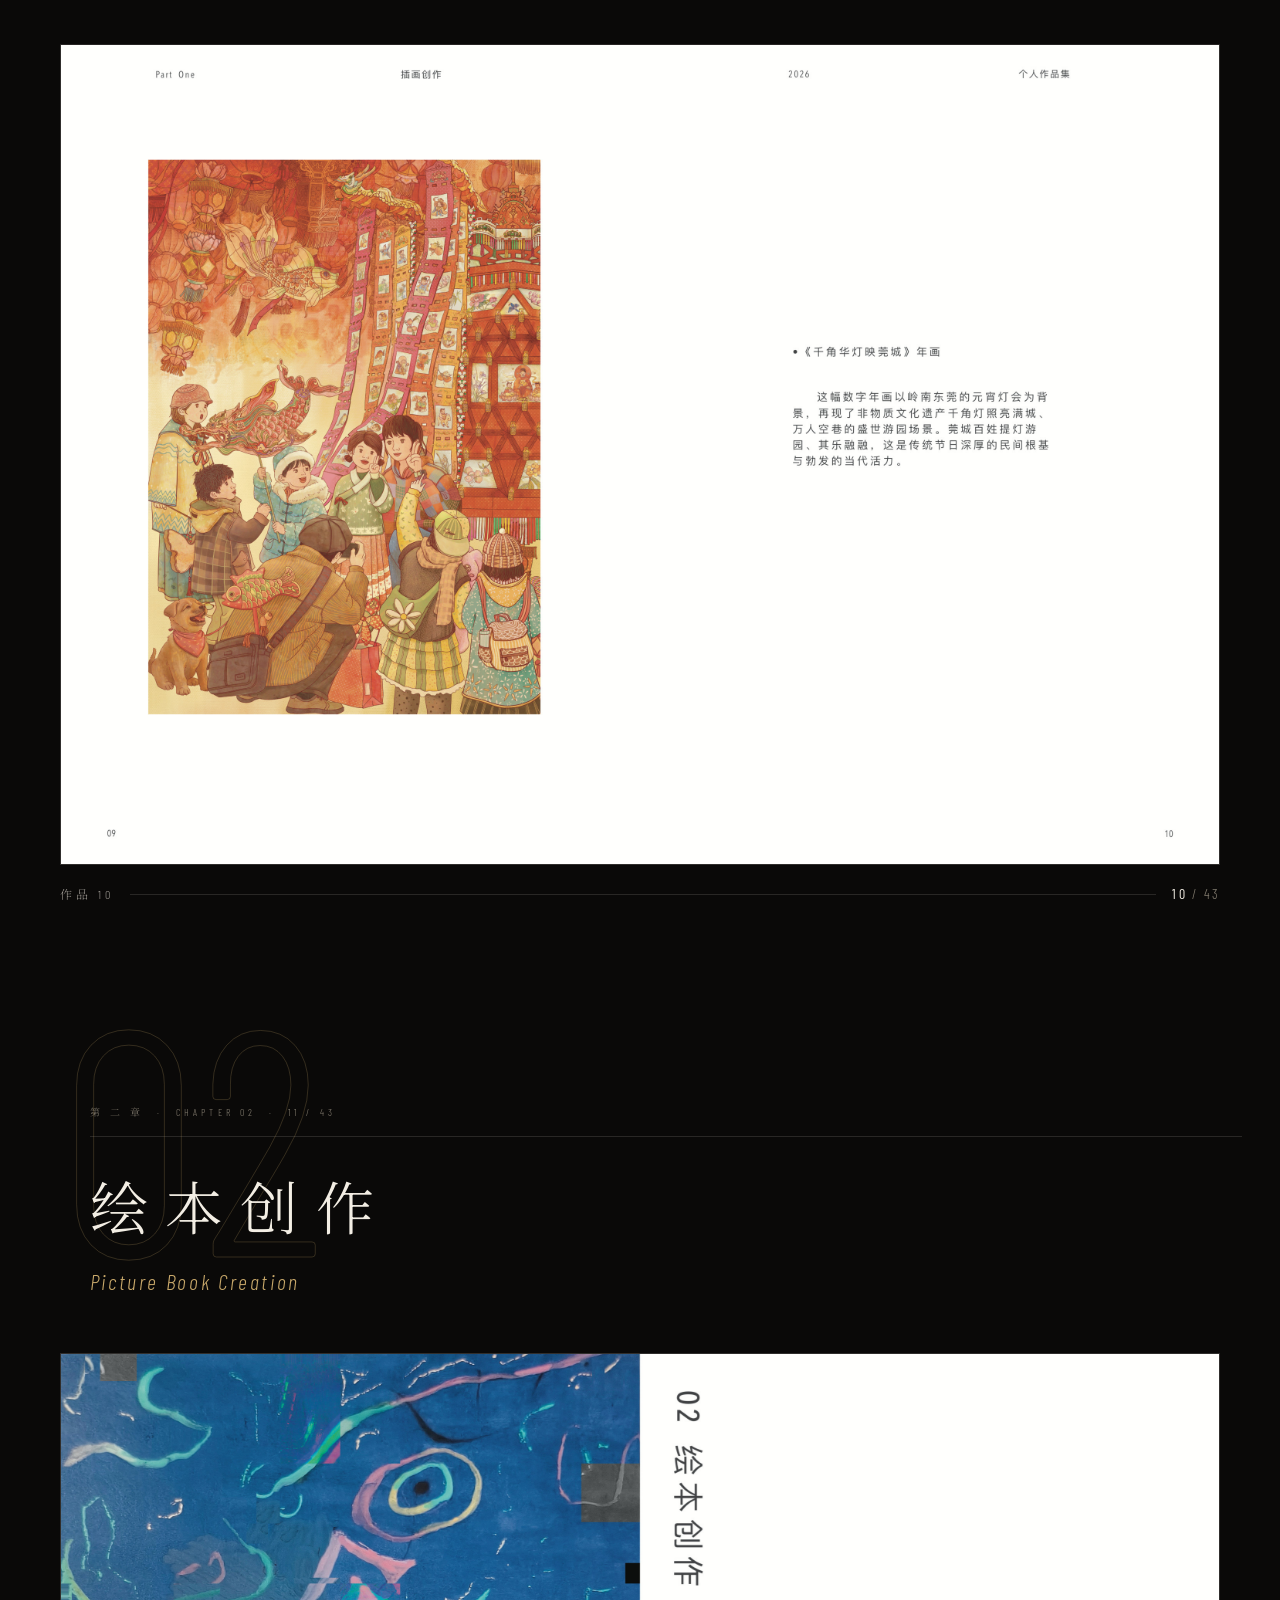
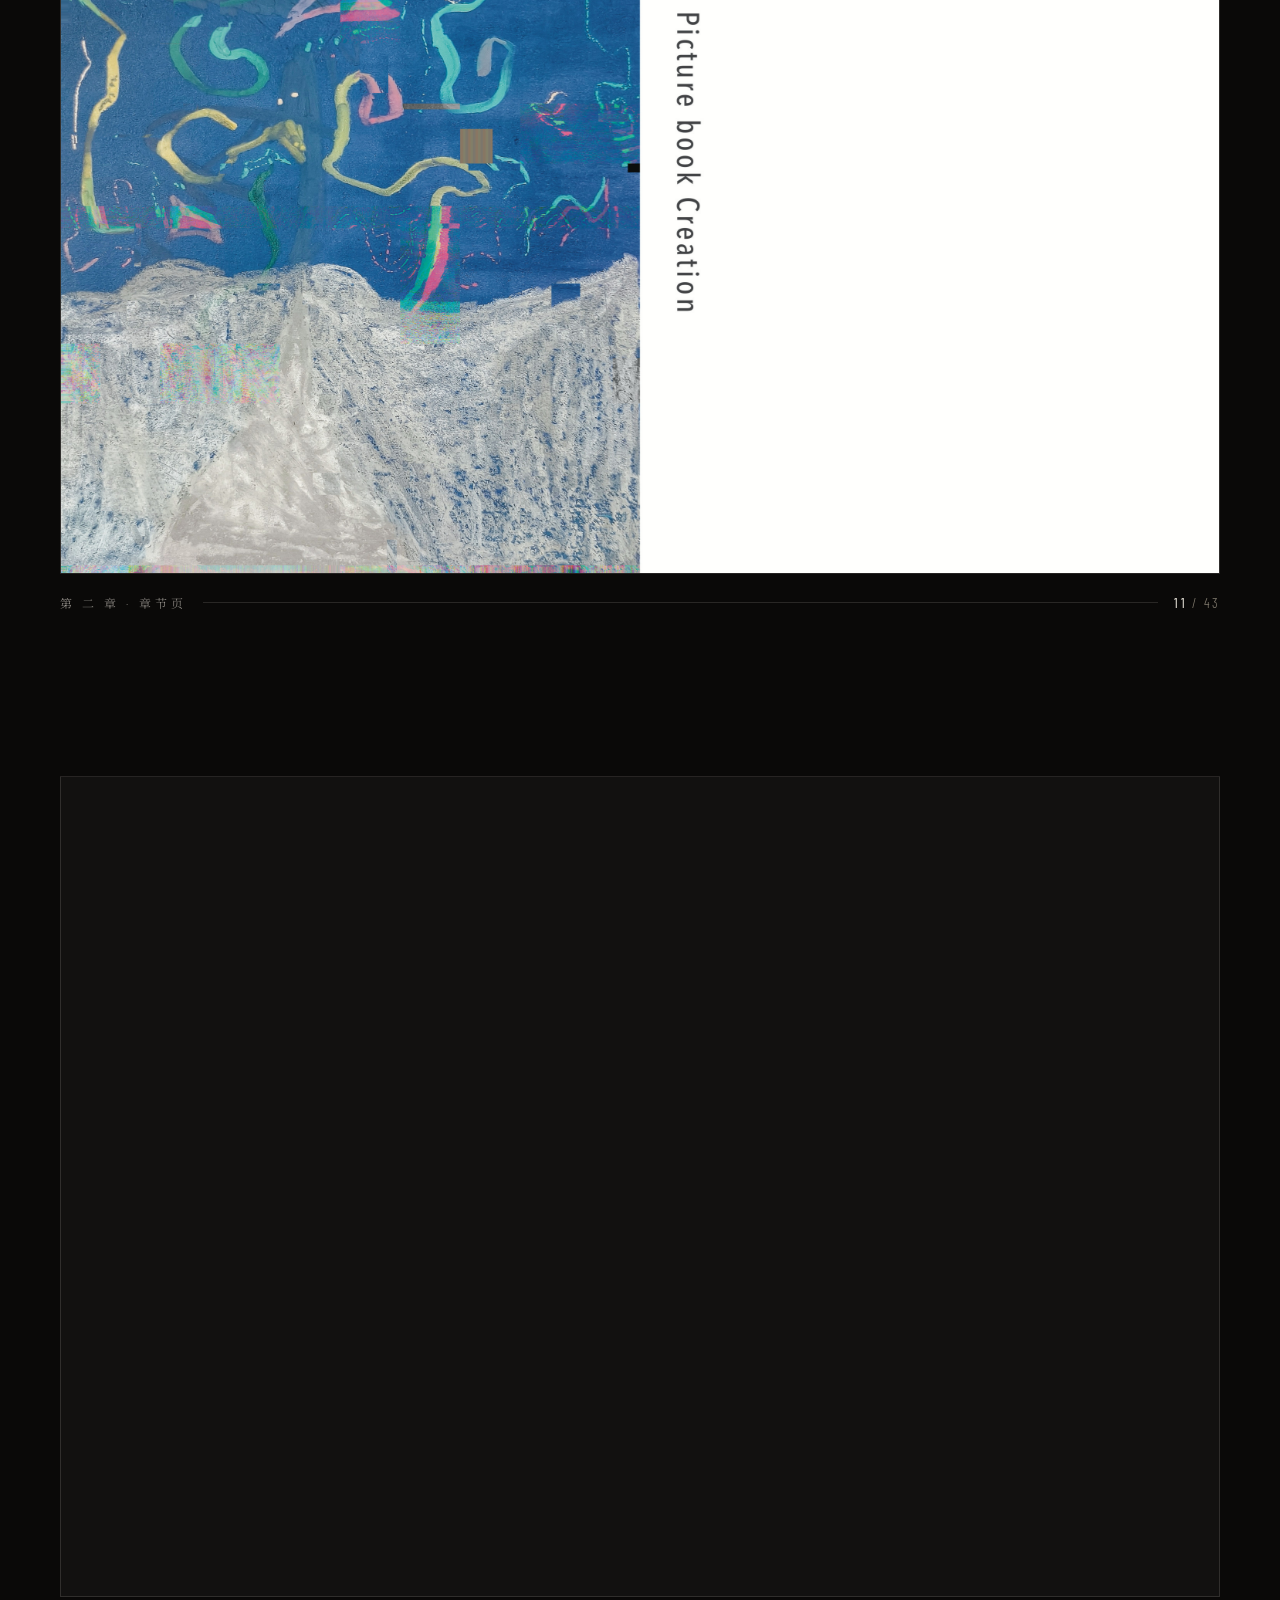
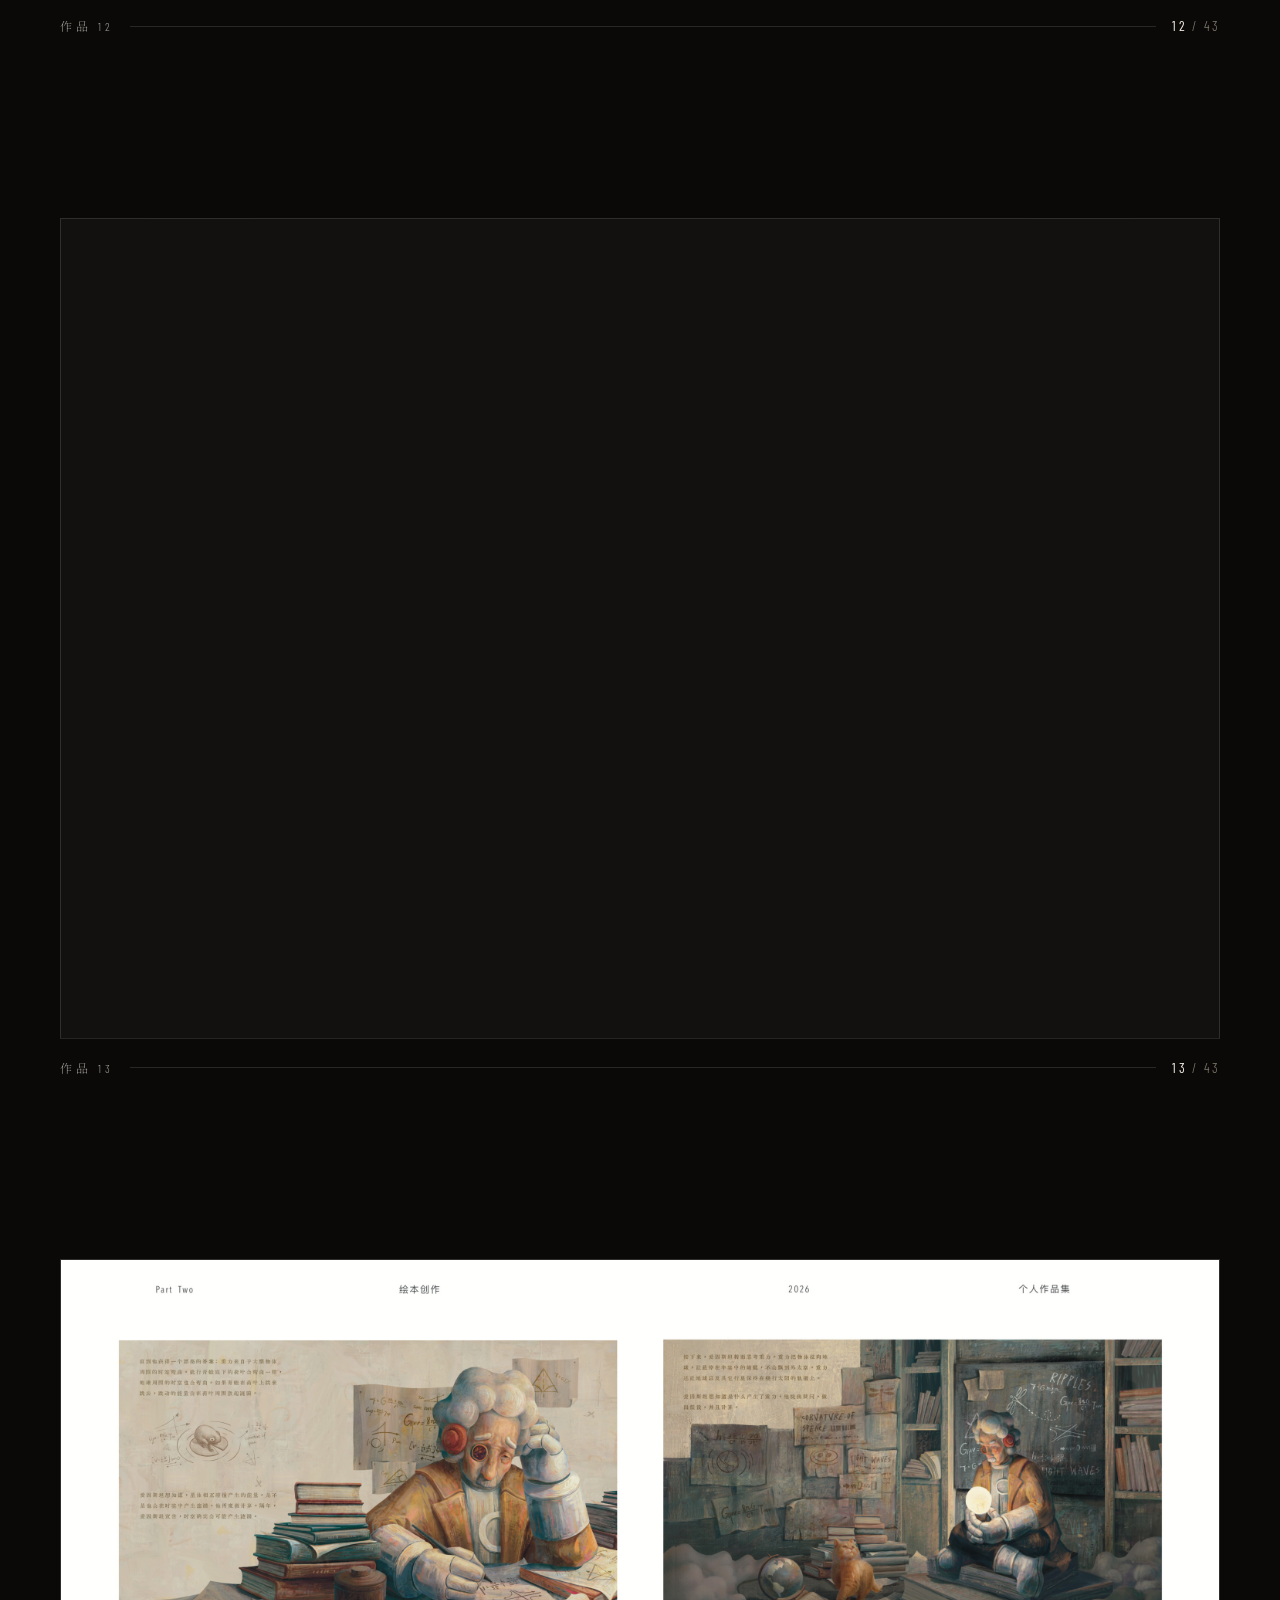
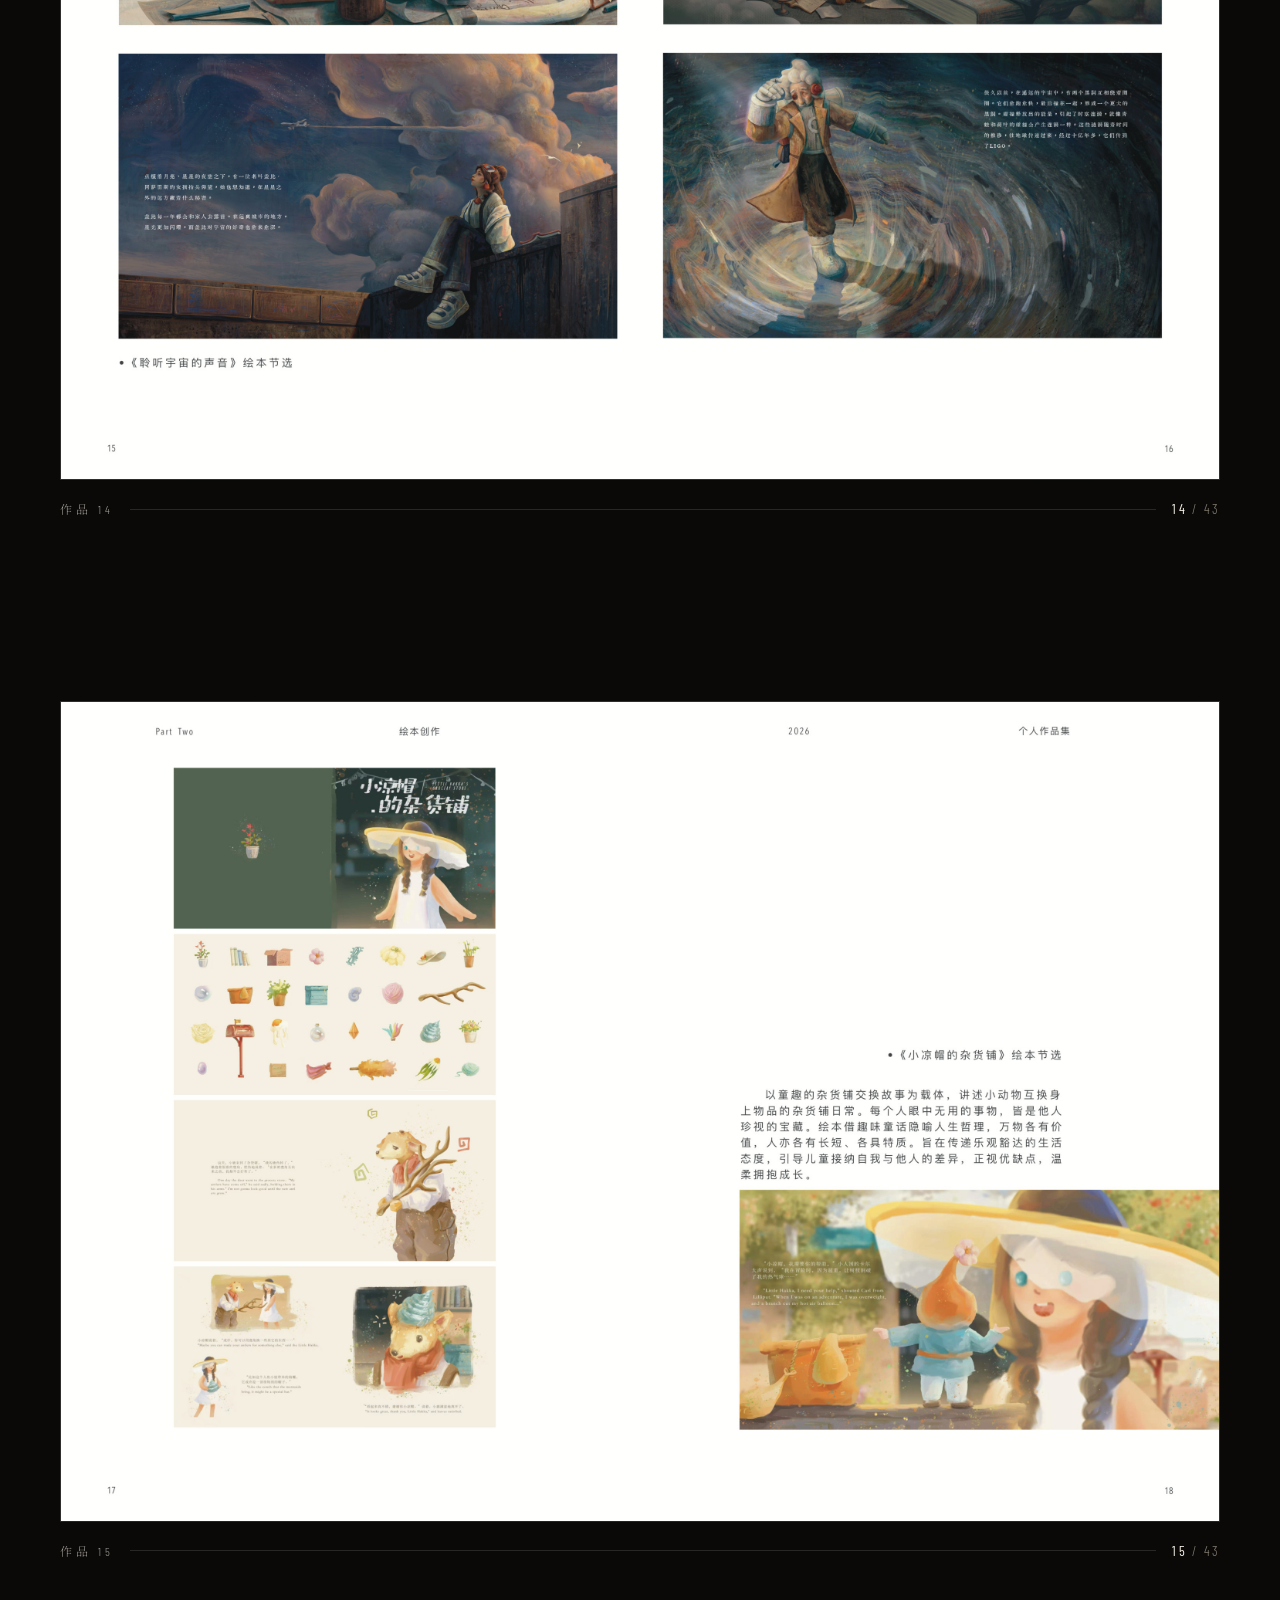
==== commit 8d26e00a: "Name without italic (uniform color); add gold Portfolio 2026 subtitle" ====
--- a/lai-xiaolei-portfolio/index.html
+++ b/lai-xiaolei-portfolio/index.html
@@ -55,7 +55,7 @@
 .pl-inner{text-align:center;padding:0 24px}
 .pl-name{font-family:var(--display);font-size:clamp(30px,6.4vw,72px);font-weight:300;
   letter-spacing:.42em;text-indent:.42em;color:var(--bone);opacity:0;animation:plRise 1.1s .1s var(--ease) forwards}
-.pl-name em{font-style:italic;color:var(--gold)}
+.pl-tag.gold{color:var(--gold)}
 .pl-tag{font-size:11px;letter-spacing:.62em;text-indent:.62em;color:var(--ash);
   text-transform:uppercase;margin-top:20px;opacity:0;animation:plRise 1.1s .3s var(--ease) forwards}
 .pl-bar{width:min(300px,62vw);height:1px;background:var(--line);margin:44px auto 0;position:relative;overflow:hidden}
@@ -209,7 +209,7 @@
   display:flex;flex-direction:column;align-items:center;text-align:center}
 .end-mark{font-family:var(--display);font-size:clamp(38px,9vw,110px);font-weight:300;letter-spacing:.3em;
   text-indent:.3em;color:var(--bone)}
-.end-mark em{font-style:italic;color:var(--gold)}
+.end-sub.gold{color:var(--gold)}
 .end-sub{font-size:11px;letter-spacing:.5em;text-indent:.5em;color:var(--ash);text-transform:uppercase;margin-top:22px}
 .end-line{width:1px;height:70px;background:linear-gradient(var(--line-2),transparent);margin:46px 0}
 .end-grid{display:grid;grid-template-columns:repeat(auto-fit,minmax(180px,1fr));gap:30px 50px;
@@ -270,8 +270,8 @@
 <!-- 加载 -->
 <div class="preloader" id="preloader">
   <div class="pl-inner">
-    <div class="pl-name">LAI <em>XIAO LEI</em></div>
-    <div class="pl-tag">Selected Works · Portfolio</div>
+    <div class="pl-name">LAI XIAO LEI</div>
+    <div class="pl-tag gold">Portfolio 2026</div>
     <div class="pl-bar"><i id="plFill"></i></div>
   </div>
   <div class="pl-count"><b id="plNum">00</b> / 100</div>
@@ -407,7 +407,8 @@
 /* 尾声 */
 html += `
 <section class="end" id="end" data-n="44">
-  <div class="end-mark rise">LAI <em>XIAO LEI</em></div>
+  <div class="end-mark rise">LAI XIAO LEI</div>
+  <div class="end-sub rise gold">Portfolio 2026</div>
   <div class="end-sub rise">Thanks for watching</div>
   <div class="end-line"></div>
   <div class="end-grid rise">
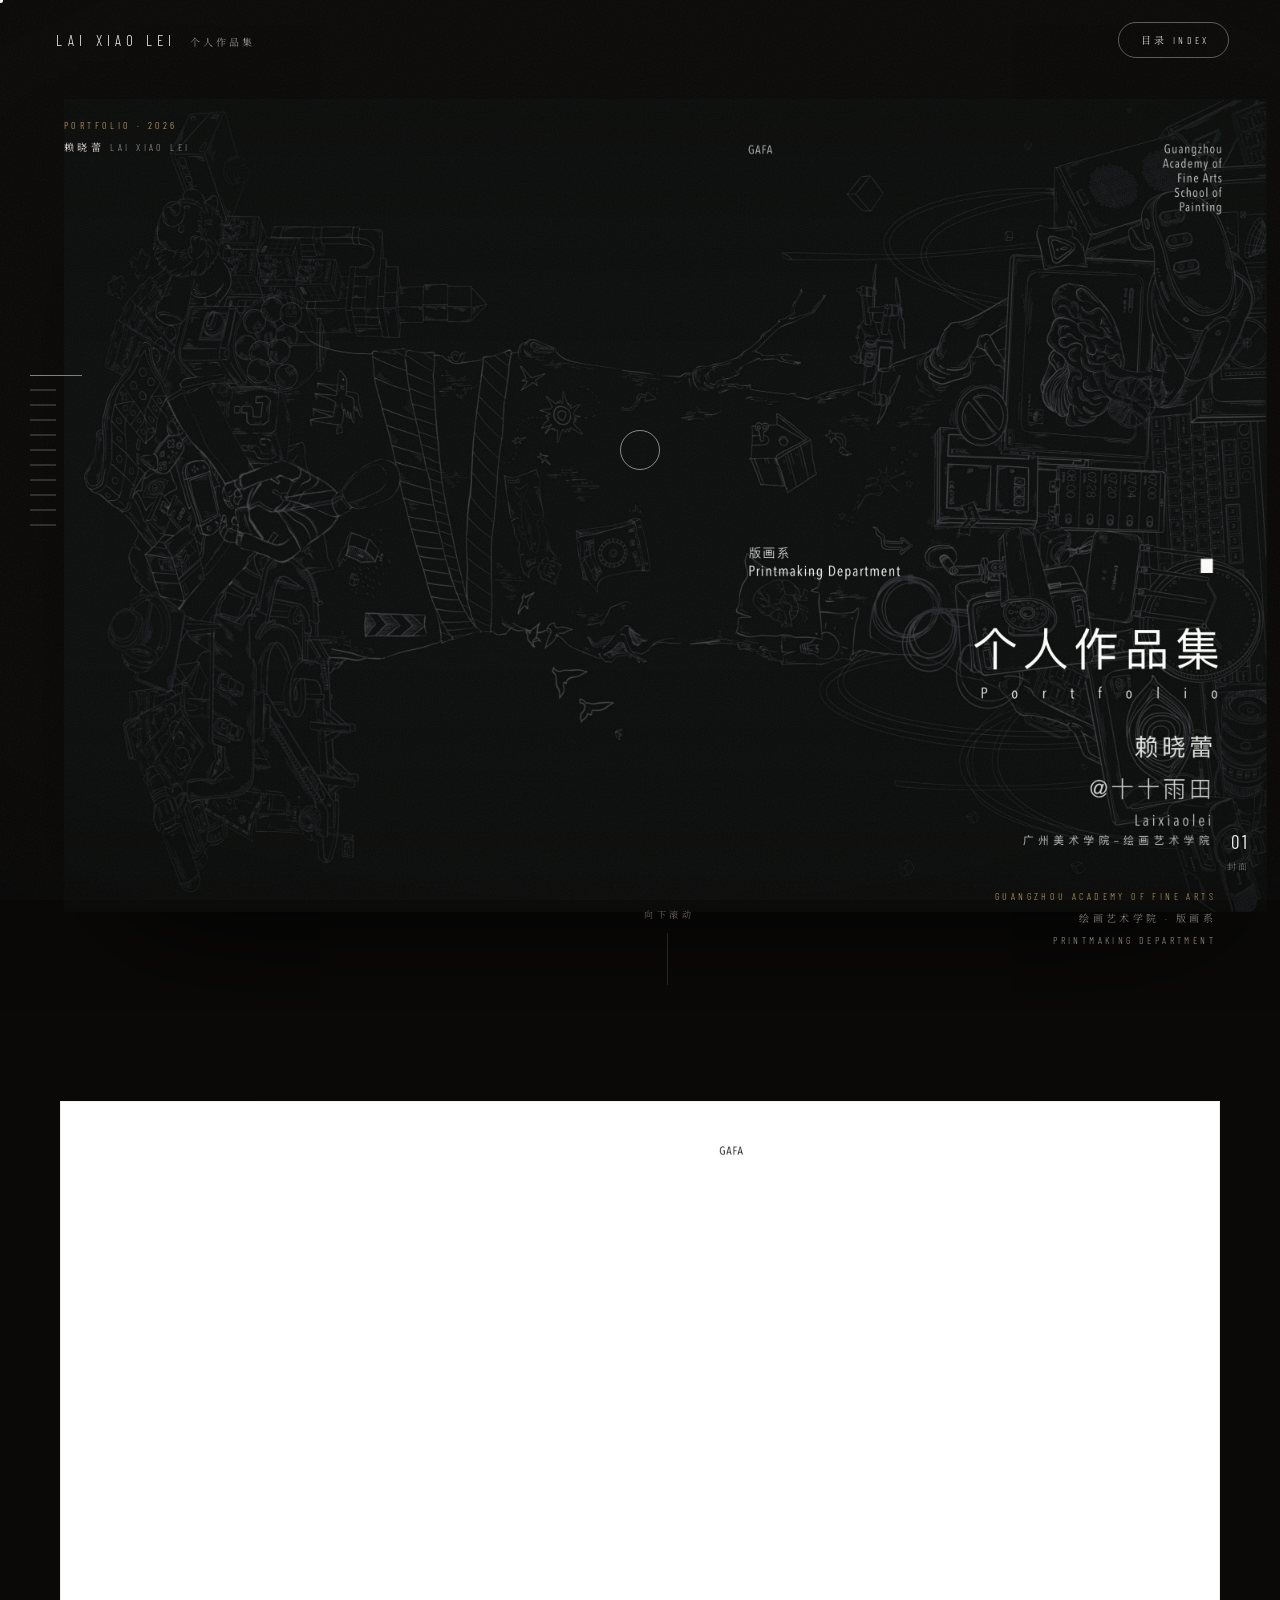
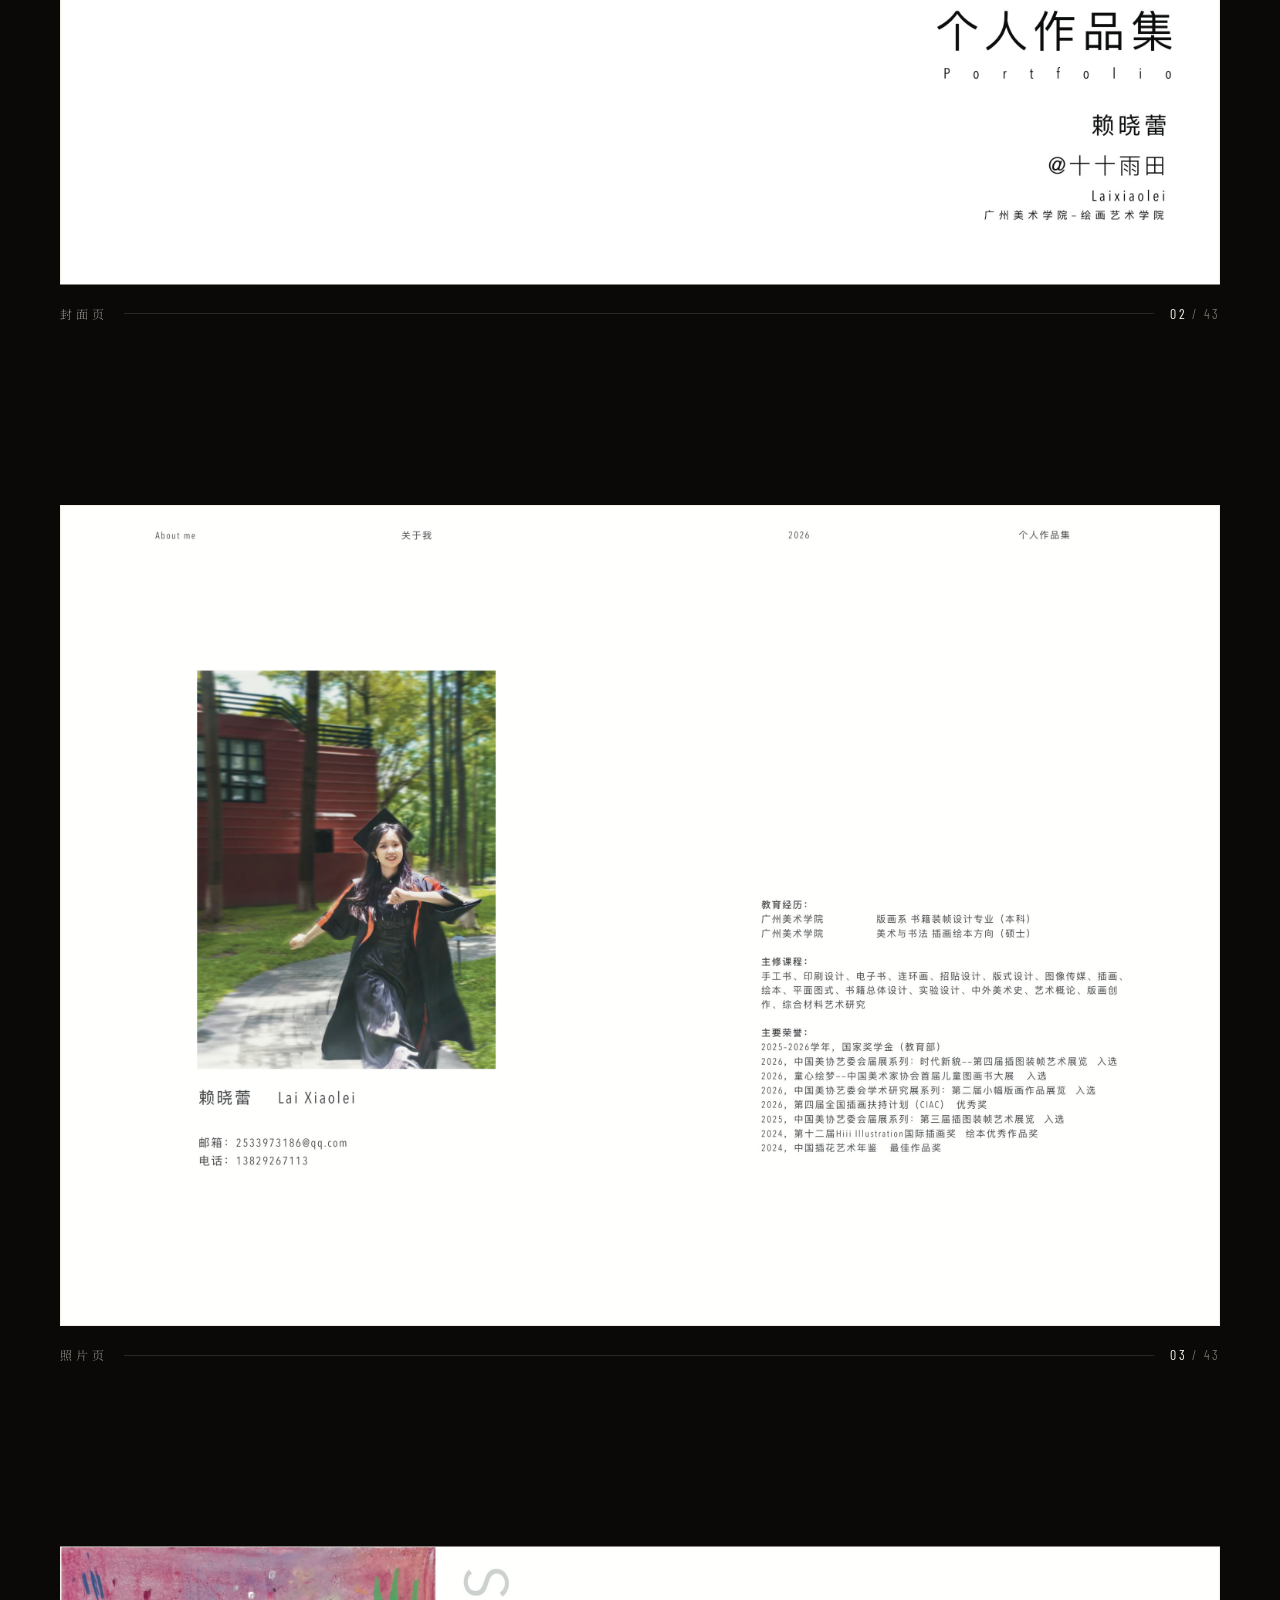
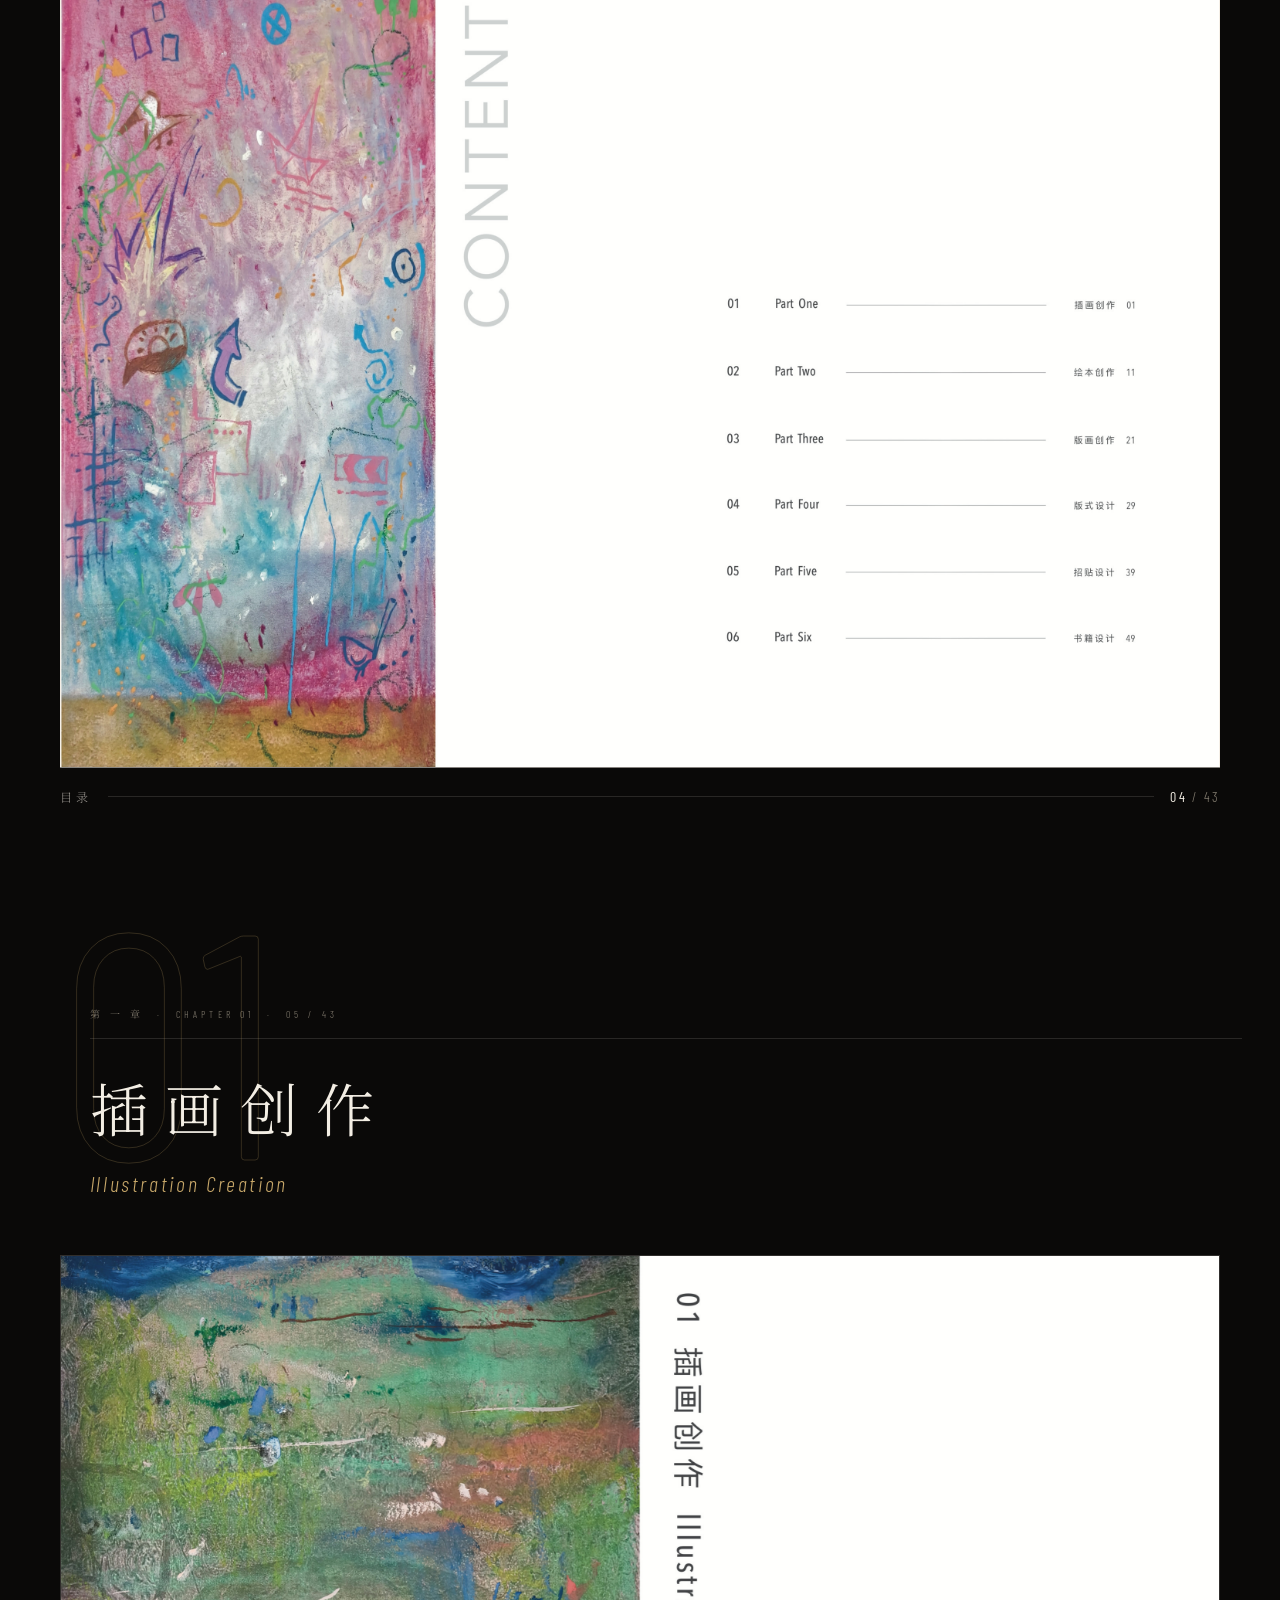
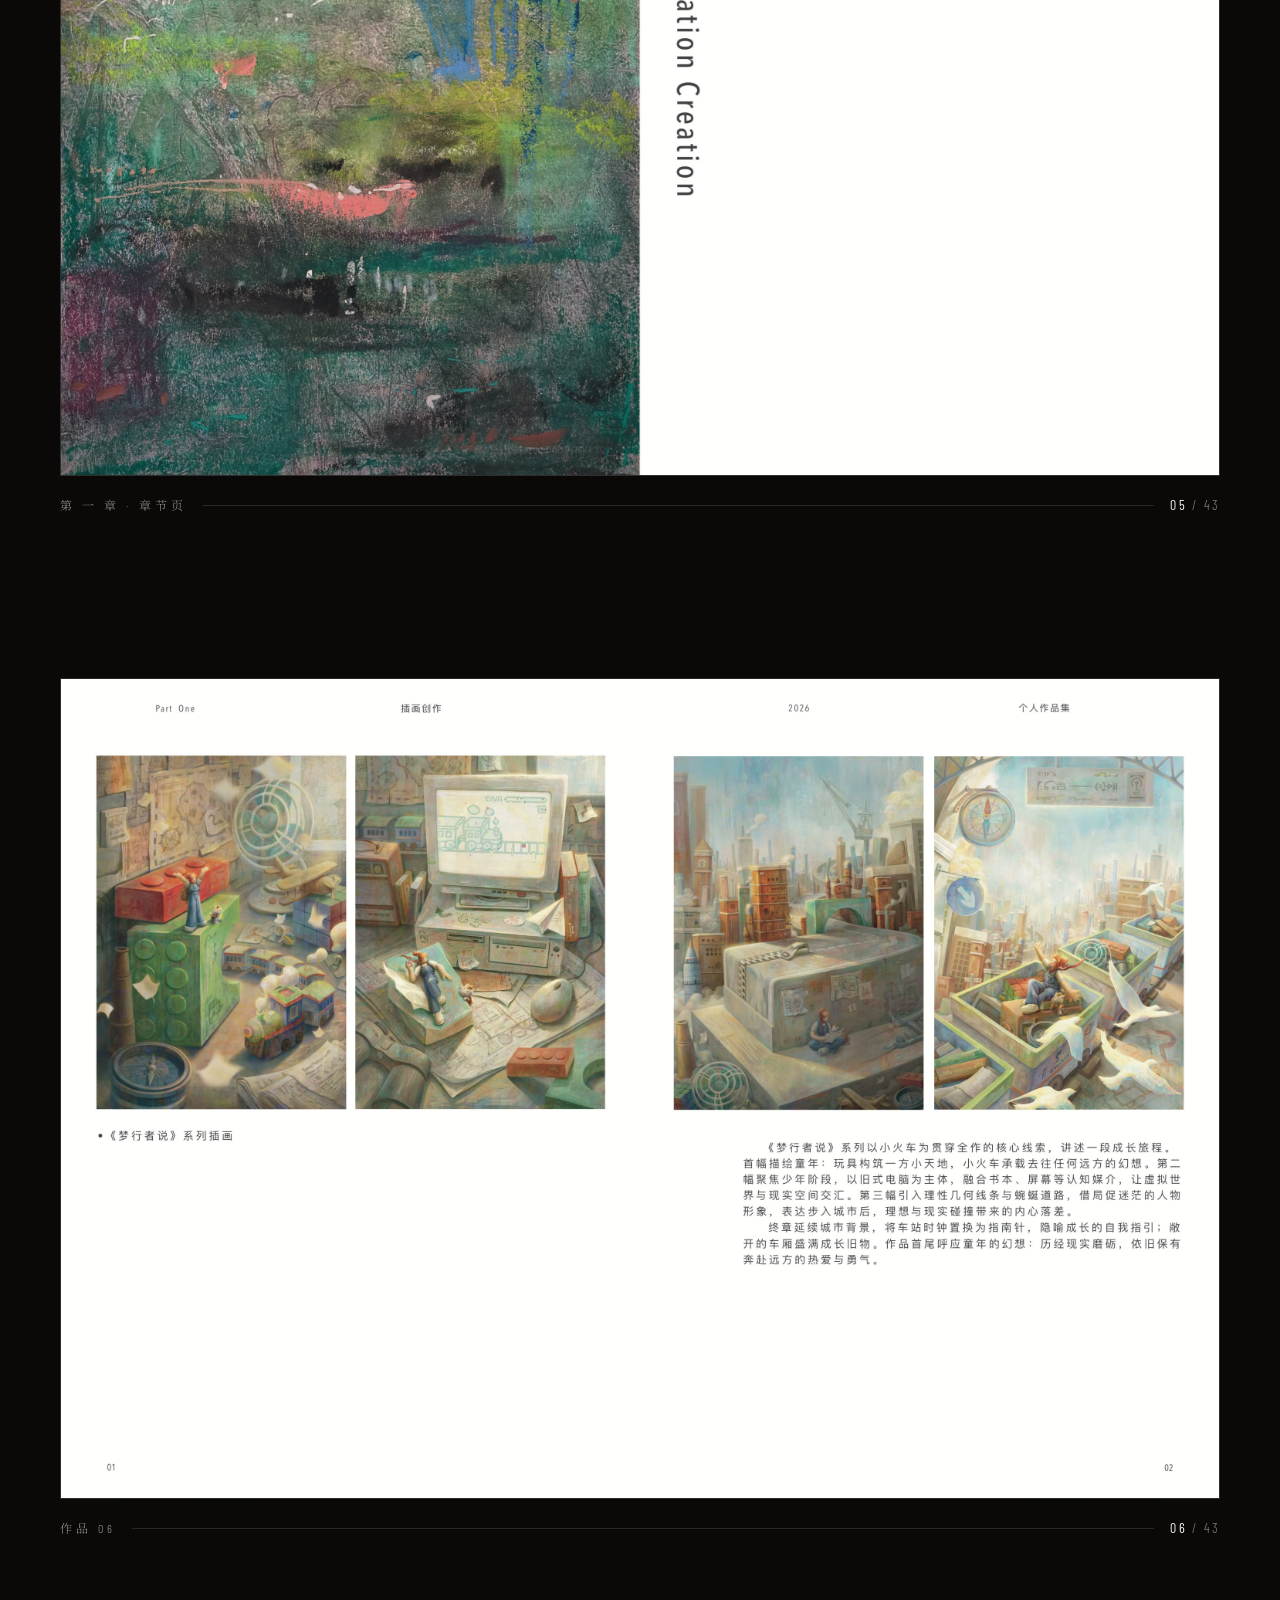
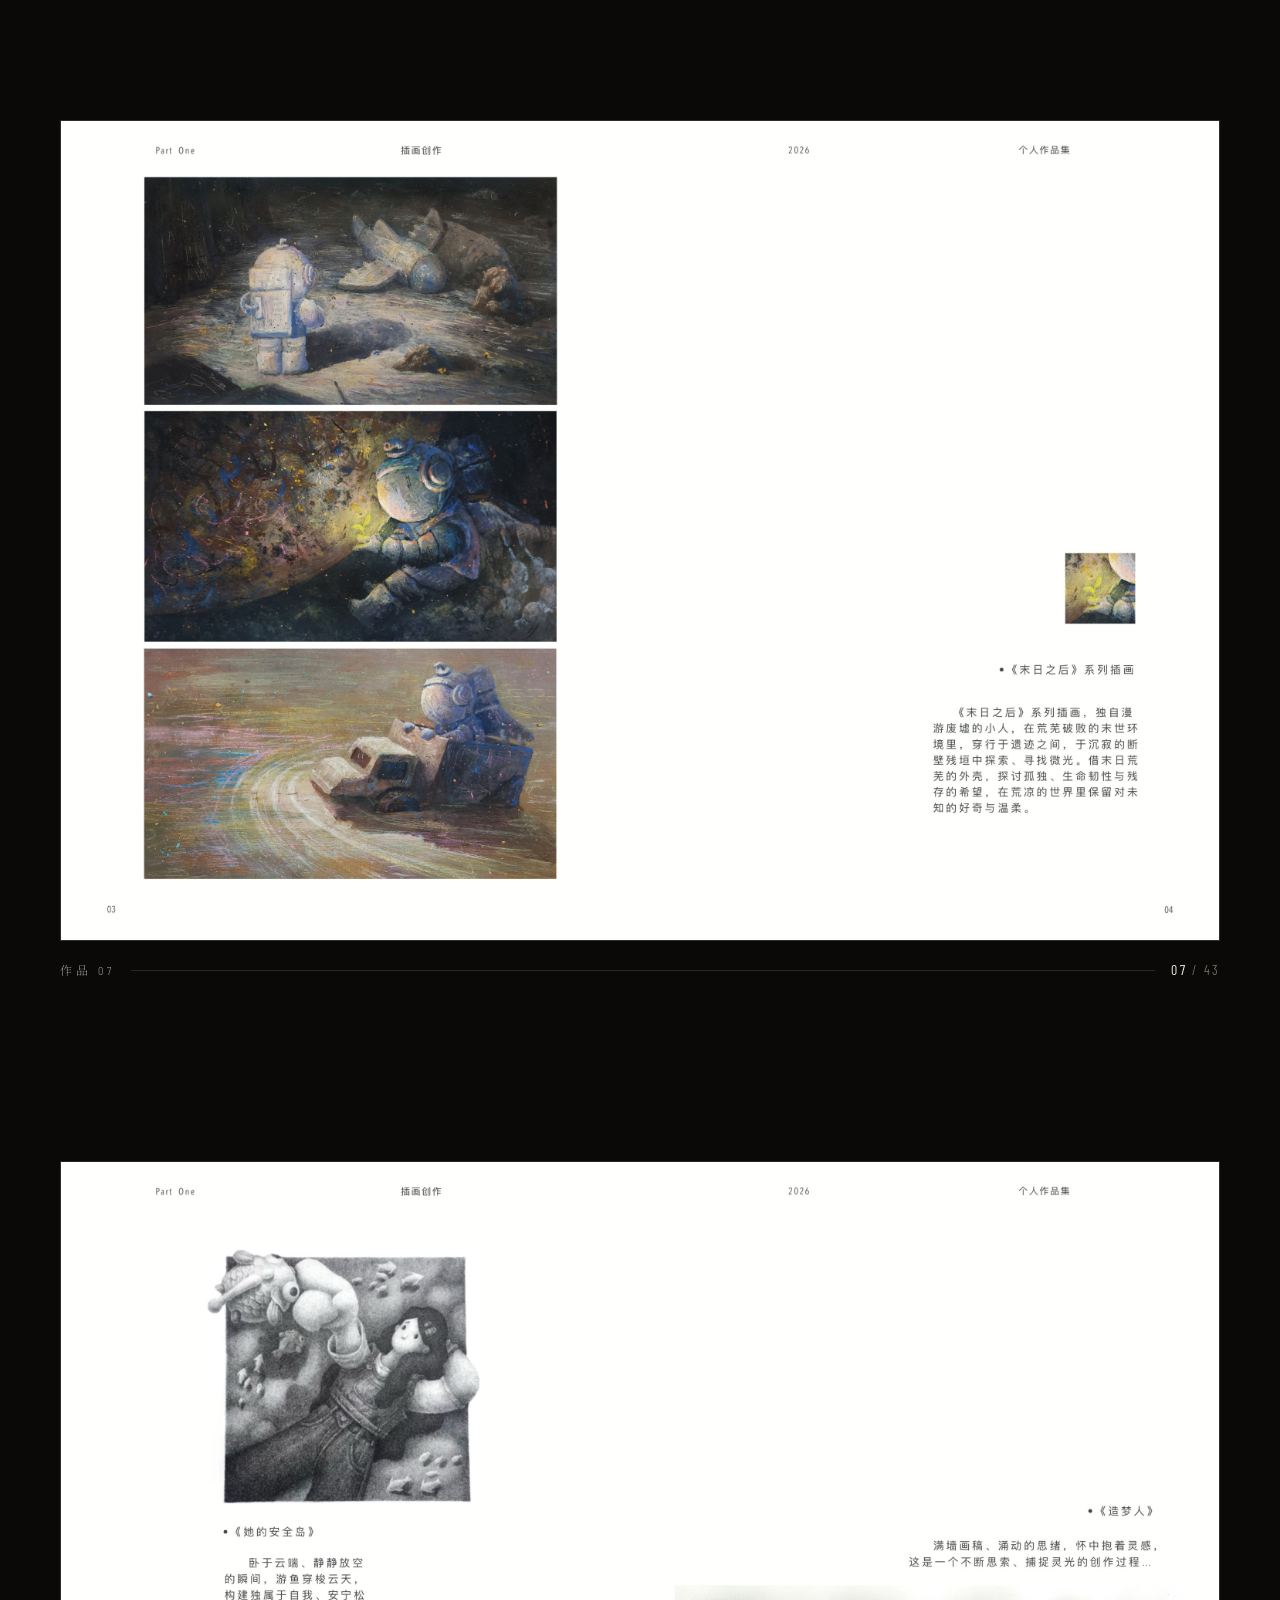
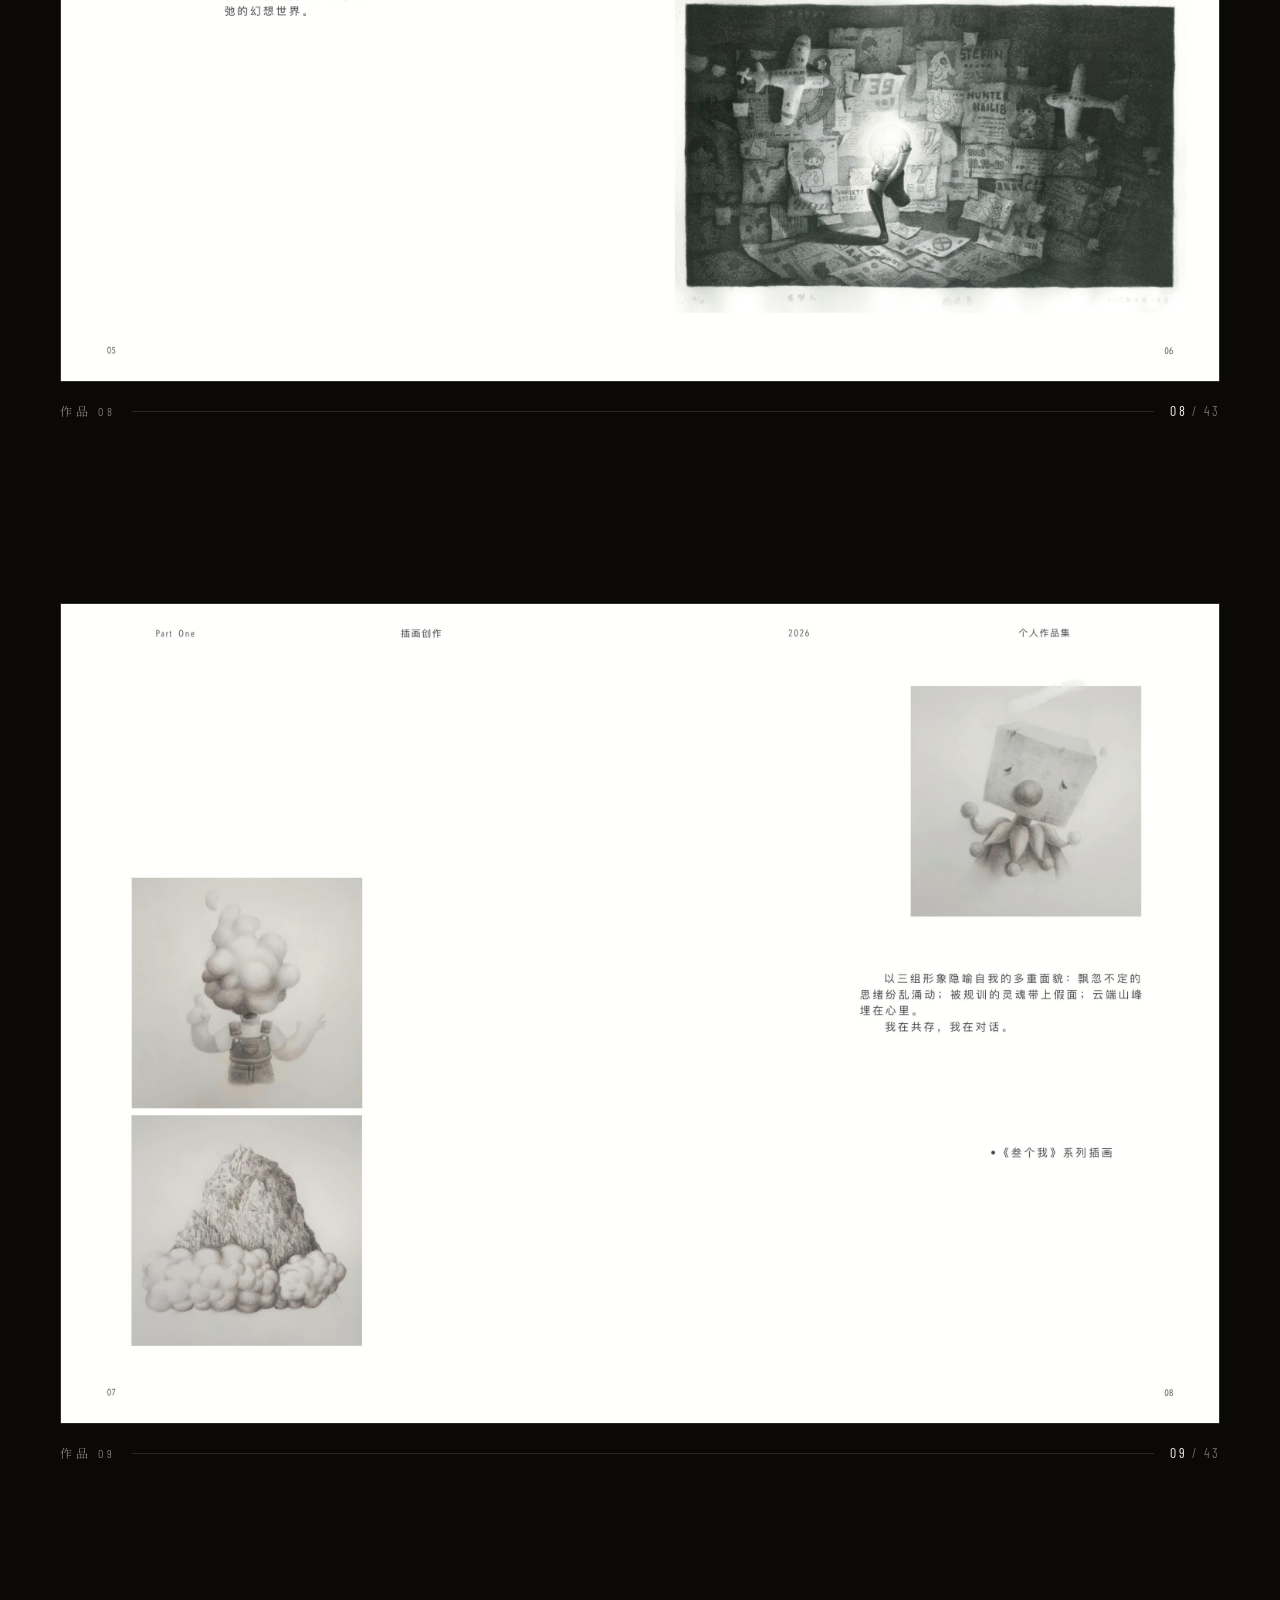
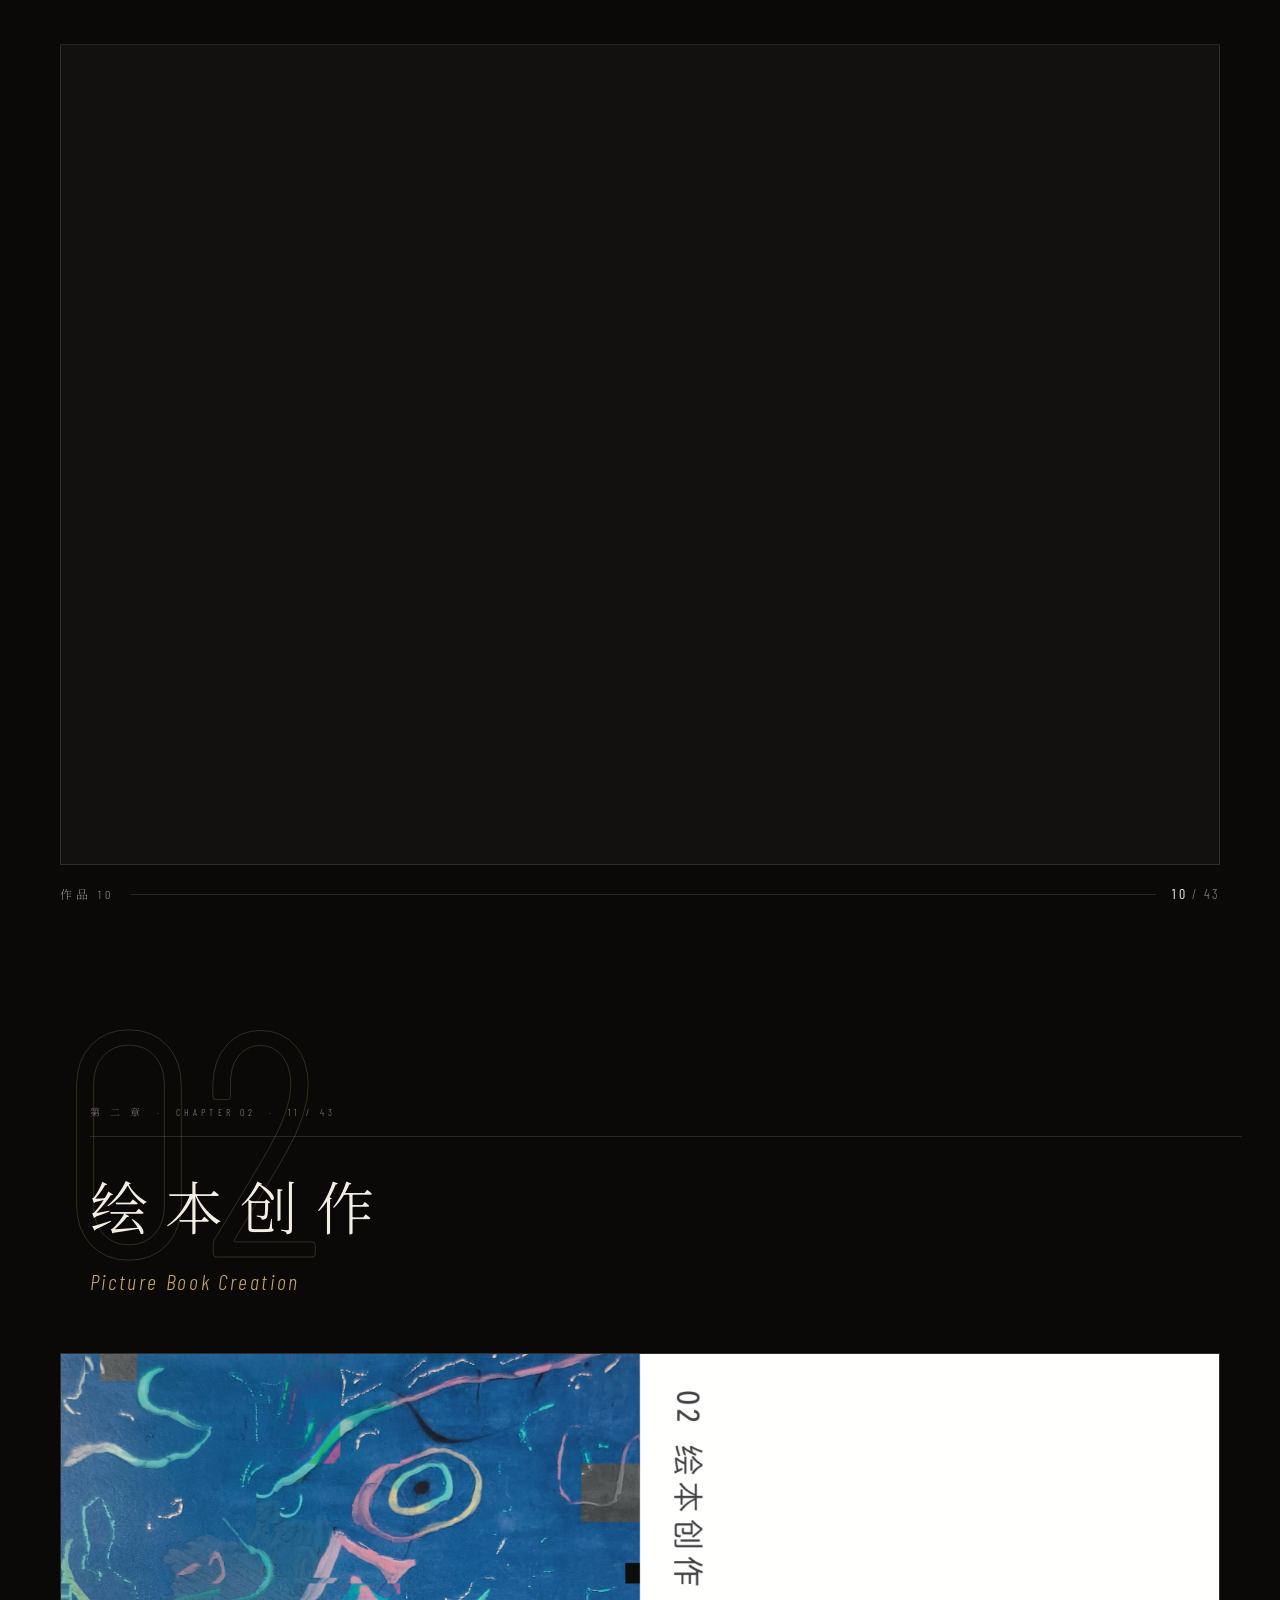
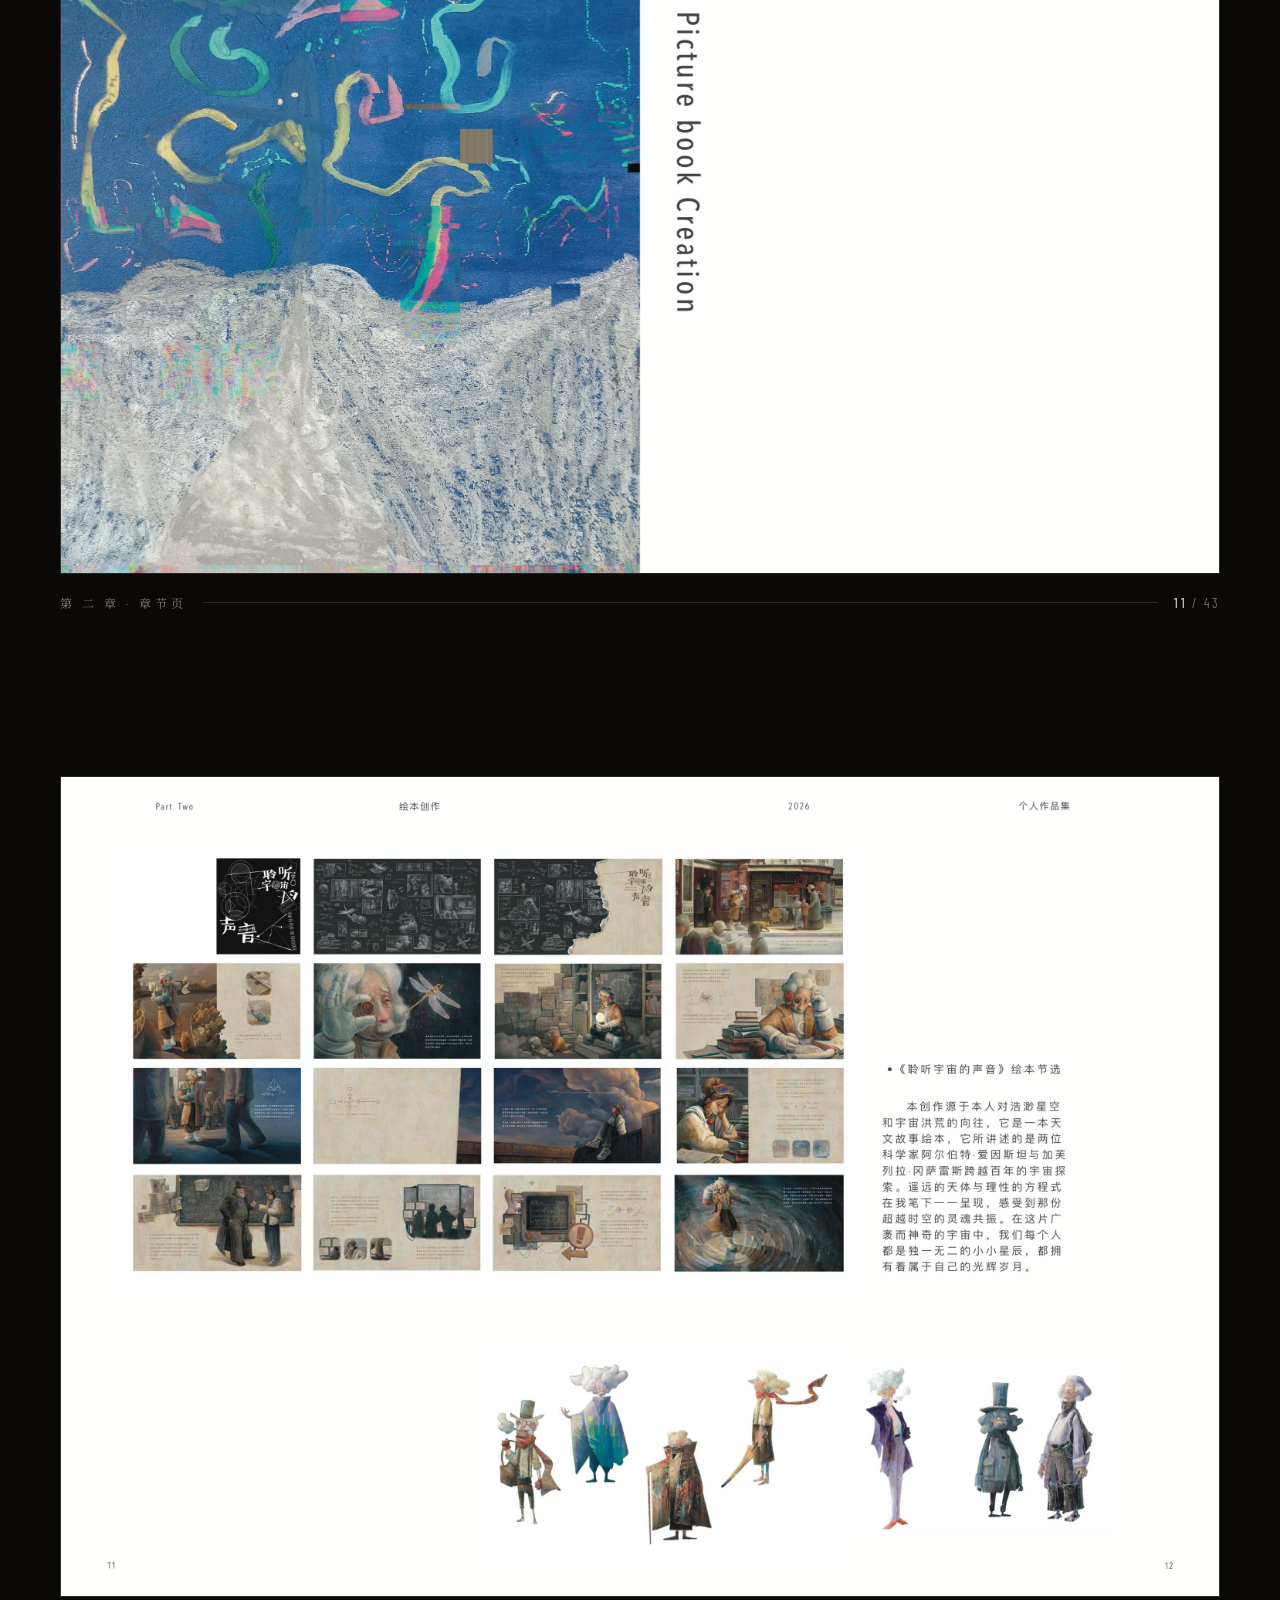
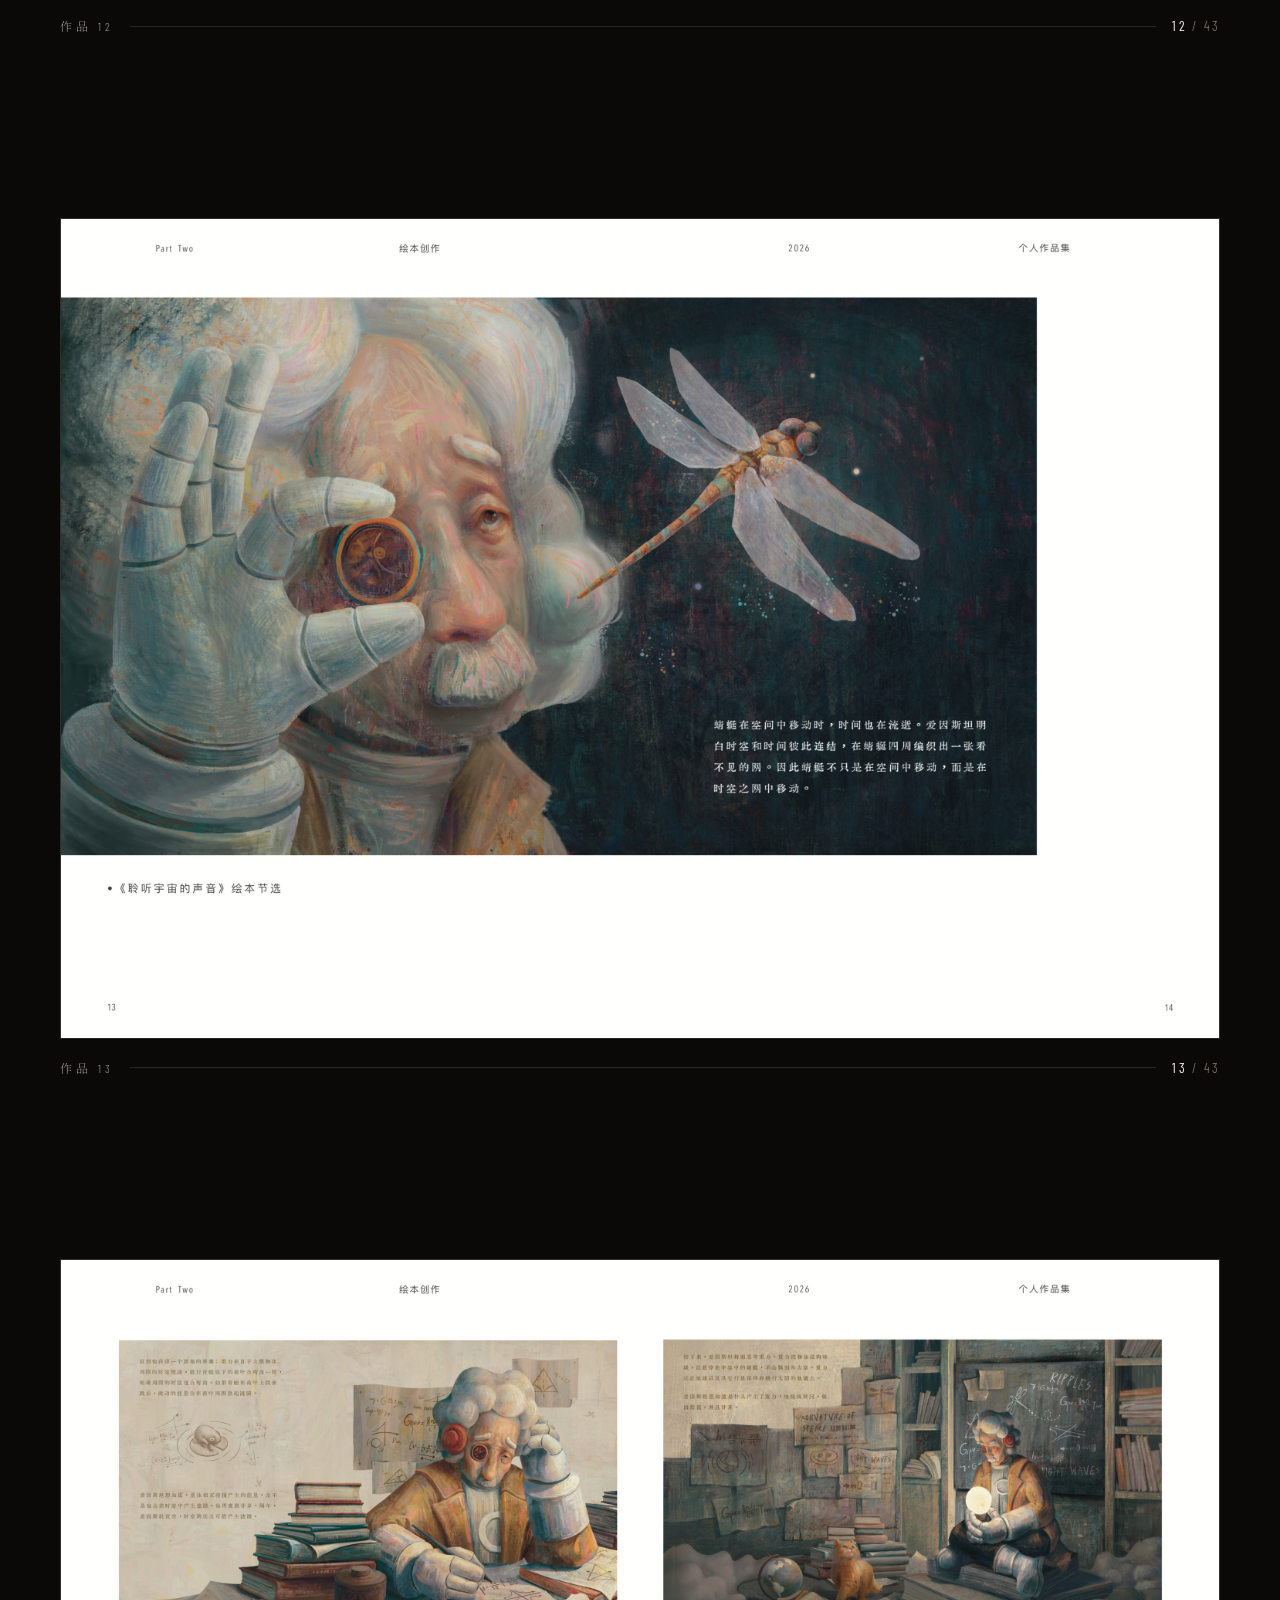
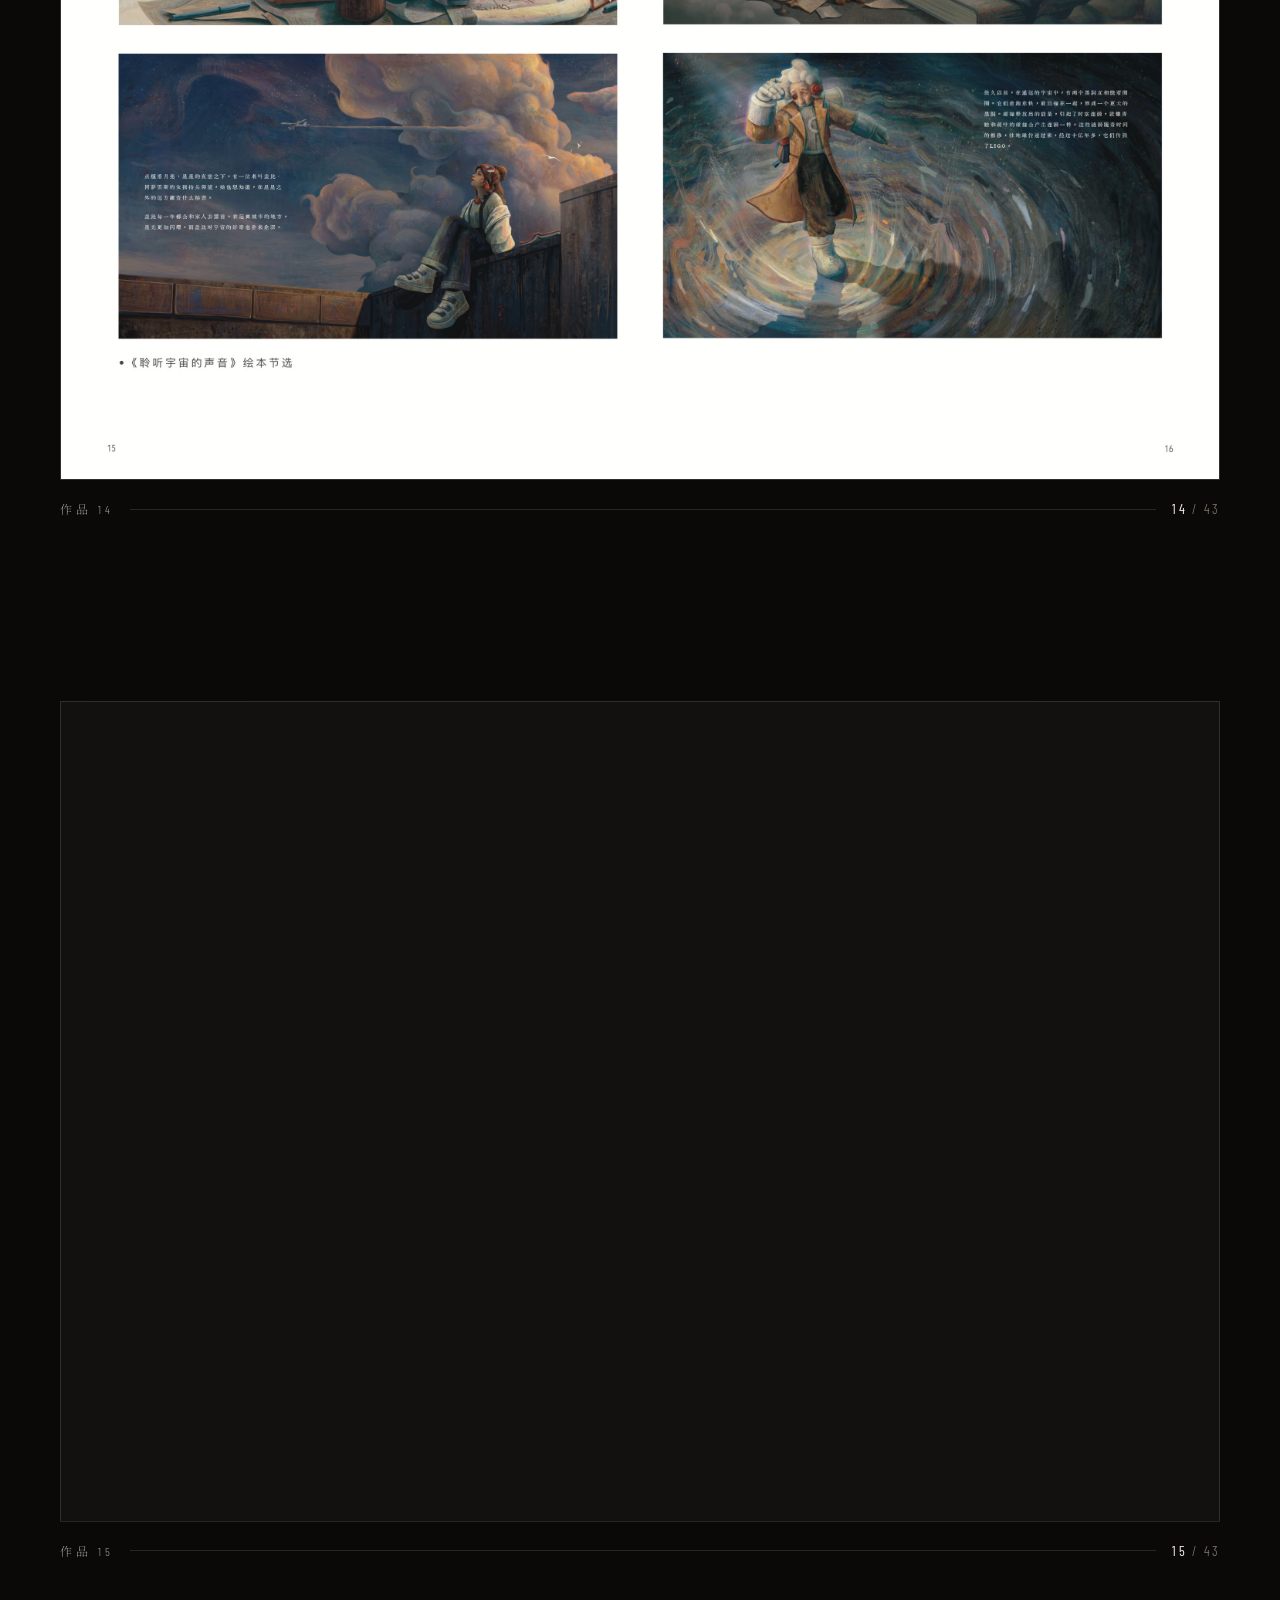
==== commit 3274b70c: "移除加载页与尾声页，精简收束" ====
--- a/lai-xiaolei-portfolio/index.html
+++ b/lai-xiaolei-portfolio/index.html
@@ -48,21 +48,7 @@
 .vignette{position:fixed;inset:0;z-index:55;pointer-events:none;
   background:radial-gradient(130% 100% at 50% 45%,transparent 55%,rgba(0,0,0,.55))}
 
-/* ============ 加载动画 ============ */
-.preloader{position:fixed;inset:0;z-index:9999;background:var(--ink);
-  display:grid;place-items:center;transition:transform 1.25s var(--ease-io)}
-.preloader.done{transform:translateY(-101%)}
-.pl-inner{text-align:center;padding:0 24px}
-.pl-name{font-family:var(--display);font-size:clamp(30px,6.4vw,72px);font-weight:300;
-  letter-spacing:.42em;text-indent:.42em;color:var(--bone);opacity:0;animation:plRise 1.1s .1s var(--ease) forwards}
-.pl-tag.gold{color:var(--gold)}
-.pl-tag{font-size:11px;letter-spacing:.62em;text-indent:.62em;color:var(--ash);
-  text-transform:uppercase;margin-top:20px;opacity:0;animation:plRise 1.1s .3s var(--ease) forwards}
-.pl-bar{width:min(300px,62vw);height:1px;background:var(--line);margin:44px auto 0;position:relative;overflow:hidden}
-.pl-bar i{position:absolute;inset:0 auto 0 0;width:0;background:linear-gradient(90deg,var(--gold-dim),var(--gold))}
-.pl-count{position:absolute;right:clamp(20px,4vw,52px);bottom:clamp(20px,4vw,40px);
-  font-family:var(--display);font-size:15px;letter-spacing:.24em;color:var(--bone-dim)}
-.pl-count b{color:var(--gold);font-weight:400}
+/* ============ 首屏文字上浮（Hero 用） ============ */
 @keyframes plRise{from{opacity:0;transform:translateY(24px)}to{opacity:1;transform:none}}
 
 /* ============ 自定义光标 ============ */
@@ -204,18 +190,7 @@
 .chapter.in .ch-zh.tm>span{transition-delay:.1s}
 .chapter.in .ch-en.tm>span{transition-delay:.24s}
 
-/* ============ 尾声 / 页脚 ============ */
-.end{position:relative;padding:clamp(80px,16vh,180px) clamp(20px,5vw,60px) 0;
-  display:flex;flex-direction:column;align-items:center;text-align:center}
-.end-mark{font-family:var(--display);font-size:clamp(38px,9vw,110px);font-weight:300;letter-spacing:.3em;
-  text-indent:.3em;color:var(--bone)}
-.end-sub.gold{color:var(--gold)}
-.end-sub{font-size:11px;letter-spacing:.5em;text-indent:.5em;color:var(--ash);text-transform:uppercase;margin-top:22px}
-.end-line{width:1px;height:70px;background:linear-gradient(var(--line-2),transparent);margin:46px 0}
-.end-grid{display:grid;grid-template-columns:repeat(auto-fit,minmax(180px,1fr));gap:30px 50px;
-  width:min(760px,90vw);text-align:left;margin-bottom:50px}
-.end-grid .k{font-size:9px;letter-spacing:.34em;text-transform:uppercase;color:var(--ash);margin-bottom:8px}
-.end-grid .v{font-family:var(--serif);font-size:14px;letter-spacing:.12em;color:var(--bone-dim);line-height:2}
+/* ============ 页脚 ============ */
 footer{position:relative;z-index:10;text-align:center;padding:70px 20px 46px;color:var(--ash);
   border-top:1px solid var(--line);margin-top:60px}
 footer .fb{font-size:10px;letter-spacing:.34em;text-transform:uppercase}
@@ -266,16 +241,6 @@
 
 <div class="grain"></div>
 <div class="vignette"></div>
-
-<!-- 加载 -->
-<div class="preloader" id="preloader">
-  <div class="pl-inner">
-    <div class="pl-name">LAI XIAO LEI</div>
-    <div class="pl-tag gold">Portfolio 2026</div>
-    <div class="pl-bar"><i id="plFill"></i></div>
-  </div>
-  <div class="pl-count"><b id="plNum">00</b> / 100</div>
-</div>
 
 <!-- 光标 -->
 <div class="cursor-dot" id="cdot"></div>
@@ -404,18 +369,6 @@
     </section>`;
   }
 }
-/* 尾声 */
-html += `
-<section class="end" id="end" data-n="44">
-  <div class="end-mark rise">LAI XIAO LEI</div>
-  <div class="end-sub rise gold">Portfolio 2026</div>
-  <div class="end-sub rise">Thanks for watching</div>
-  <div class="end-line"></div>
-  <div class="end-grid rise">
-    <div><div class="k">Name</div><div class="v">赖晓蕾 · LAI XIAO LEI</div></div>
-    <div><div class="k">Education</div><div class="v">广州美术学院<br>绘画艺术学院 · 版画系</div></div>
-  </div>
-</section>`;
 stage.innerHTML = html;
 
 /* ========== 目录浮层条目 ========== */
@@ -445,28 +398,8 @@
 railEl.innerHTML = navItems.map(it=>`<i data-n="${it.n}" title="${labelOf(it.n)}"></i>`).join('');
 const railDots = [...railEl.querySelectorAll('i')];
 
-/* ========== 预加载 ========== */
-const preloader = document.getElementById('preloader');
-const plFill = document.getElementById('plFill');
-const plNum  = document.getElementById('plNum');
-let heroReady = false;
+/* ========== 封面图引用（灯箱用） ========== */
 const heroImg = document.getElementById('heroImg');
-heroImg.addEventListener('load', ()=>heroReady=true, {once:true});
-heroImg.addEventListener('error', ()=>heroReady=true, {once:true});
-let prog=0, t0=Date.now();
-const tick = setInterval(()=>{
-  prog = Math.min(100, prog + Math.random()*8 + 5);
-  plFill.style.width = prog + '%';
-  plNum.textContent = String(Math.floor(prog)).padStart(2,'0');
-  if(prog>=100){ clearInterval(tick); finish(); }
-}, 50);
-function finish(){
-  if(heroReady || Date.now()-t0 > 4200){
-    preloader.classList.add('done');
-    revealVisible(); // 揭幕时把首屏可见元素补上
-    setTimeout(()=>{ preloader.style.display='none'; }, 1300);
-  }else setTimeout(finish, 80);
-}
 
 /* ========== 自定义光标 ========== */
 const dot = document.getElementById('cdot'), ring = document.getElementById('cring');
@@ -506,12 +439,6 @@
   });
 },{threshold:.14, rootMargin:'0px 0px -8% 0px'});
 document.querySelectorAll('.plate-sec,.chapter,.rise').forEach(el=>io.observe(el));
-function revealVisible(){
-  document.querySelectorAll('.plate-sec,.chapter,.rise').forEach(el=>{
-    const r=el.getBoundingClientRect();
-    if(r.top < innerHeight*0.92 && r.bottom > 0) el.classList.add('in');
-  });
-}
 
 /* ========== 当前页 HUD ========== */
 const anchors = [...document.querySelectorAll('[data-n]')].filter(el=>el.id);
@@ -526,10 +453,8 @@
   }
   if(cur){
     const n = cur.dataset.n;
-    if(n !== '44'){
-      scNum.textContent = p2(n);
-      scLbl.textContent = cur.dataset.label || labelOf(+n);
-    }
+    scNum.textContent = p2(n);
+    scLbl.textContent = cur.dataset.label || labelOf(+n);
     // 侧栏高亮：取不大于当前页的最近章节点
     let active = navItems[0].n;
     for(const it of navItems){ if(it.n <= +n) active = it.n; else break; }
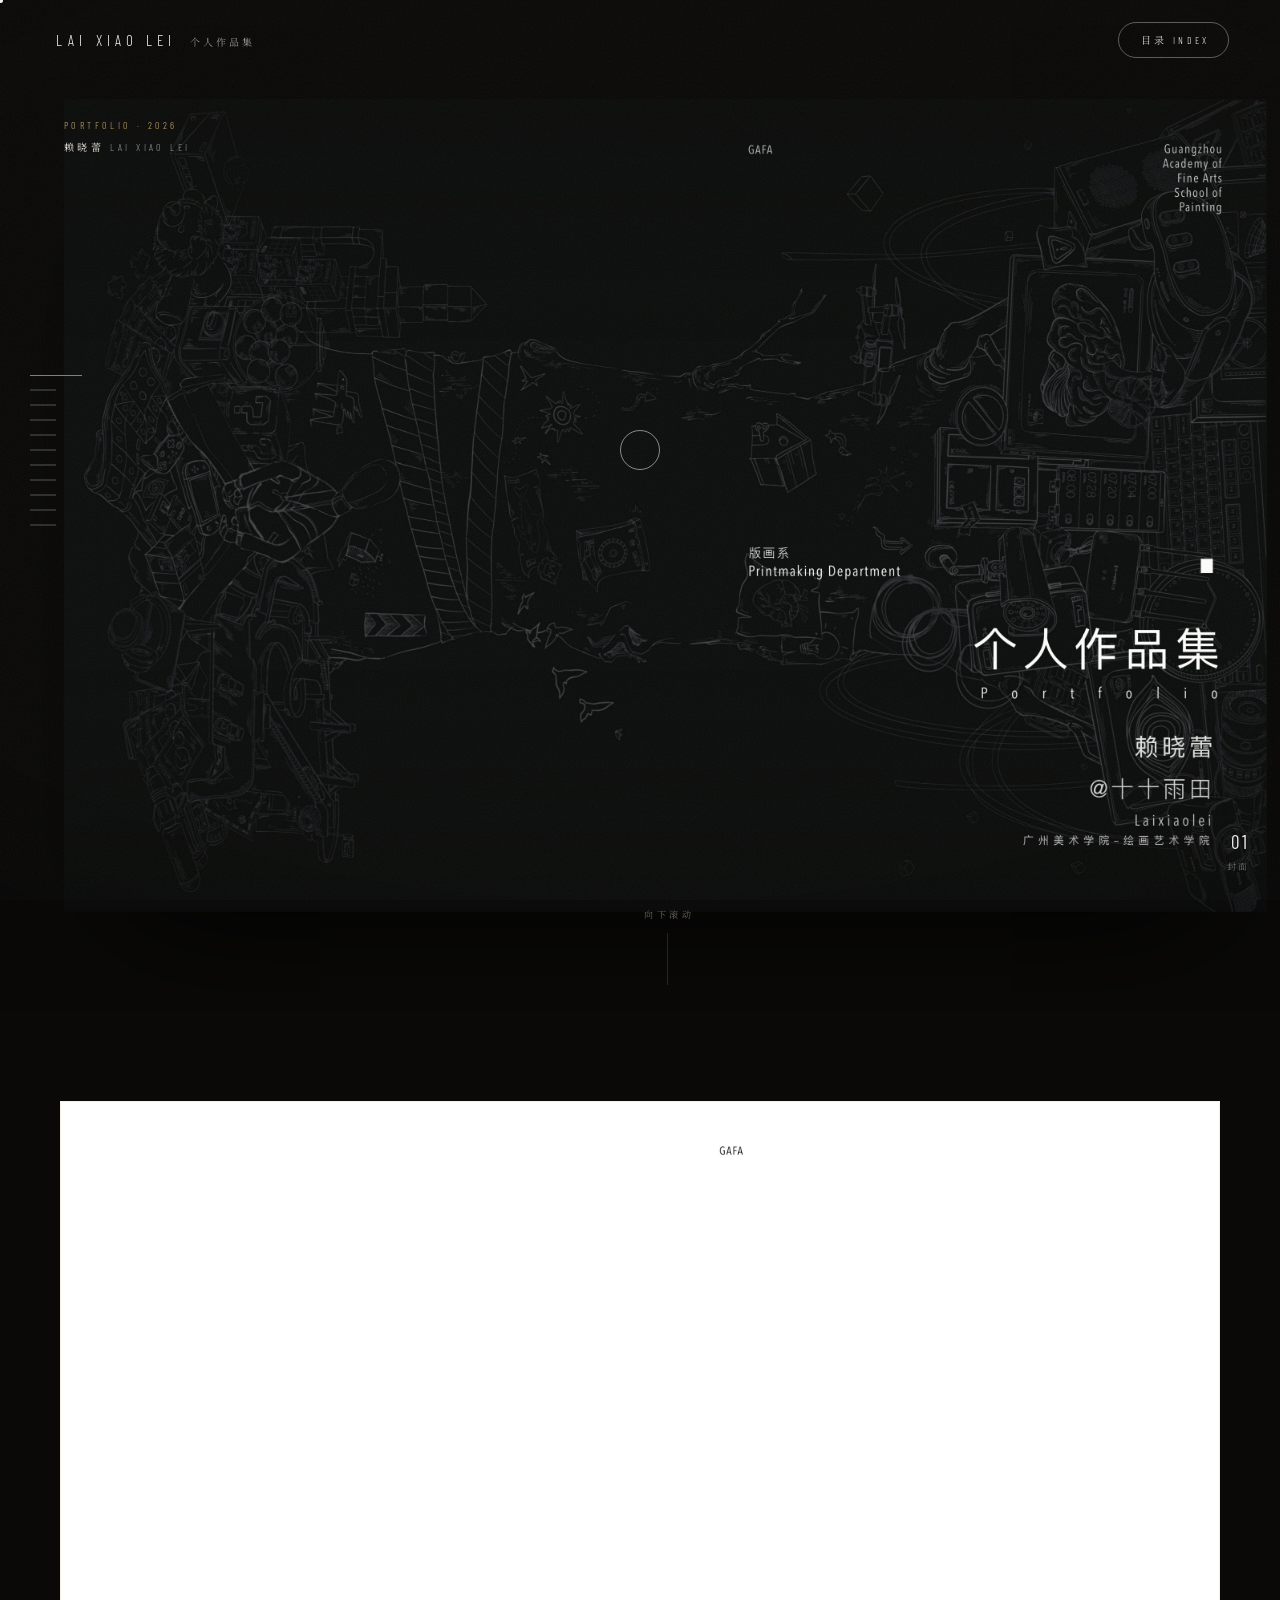
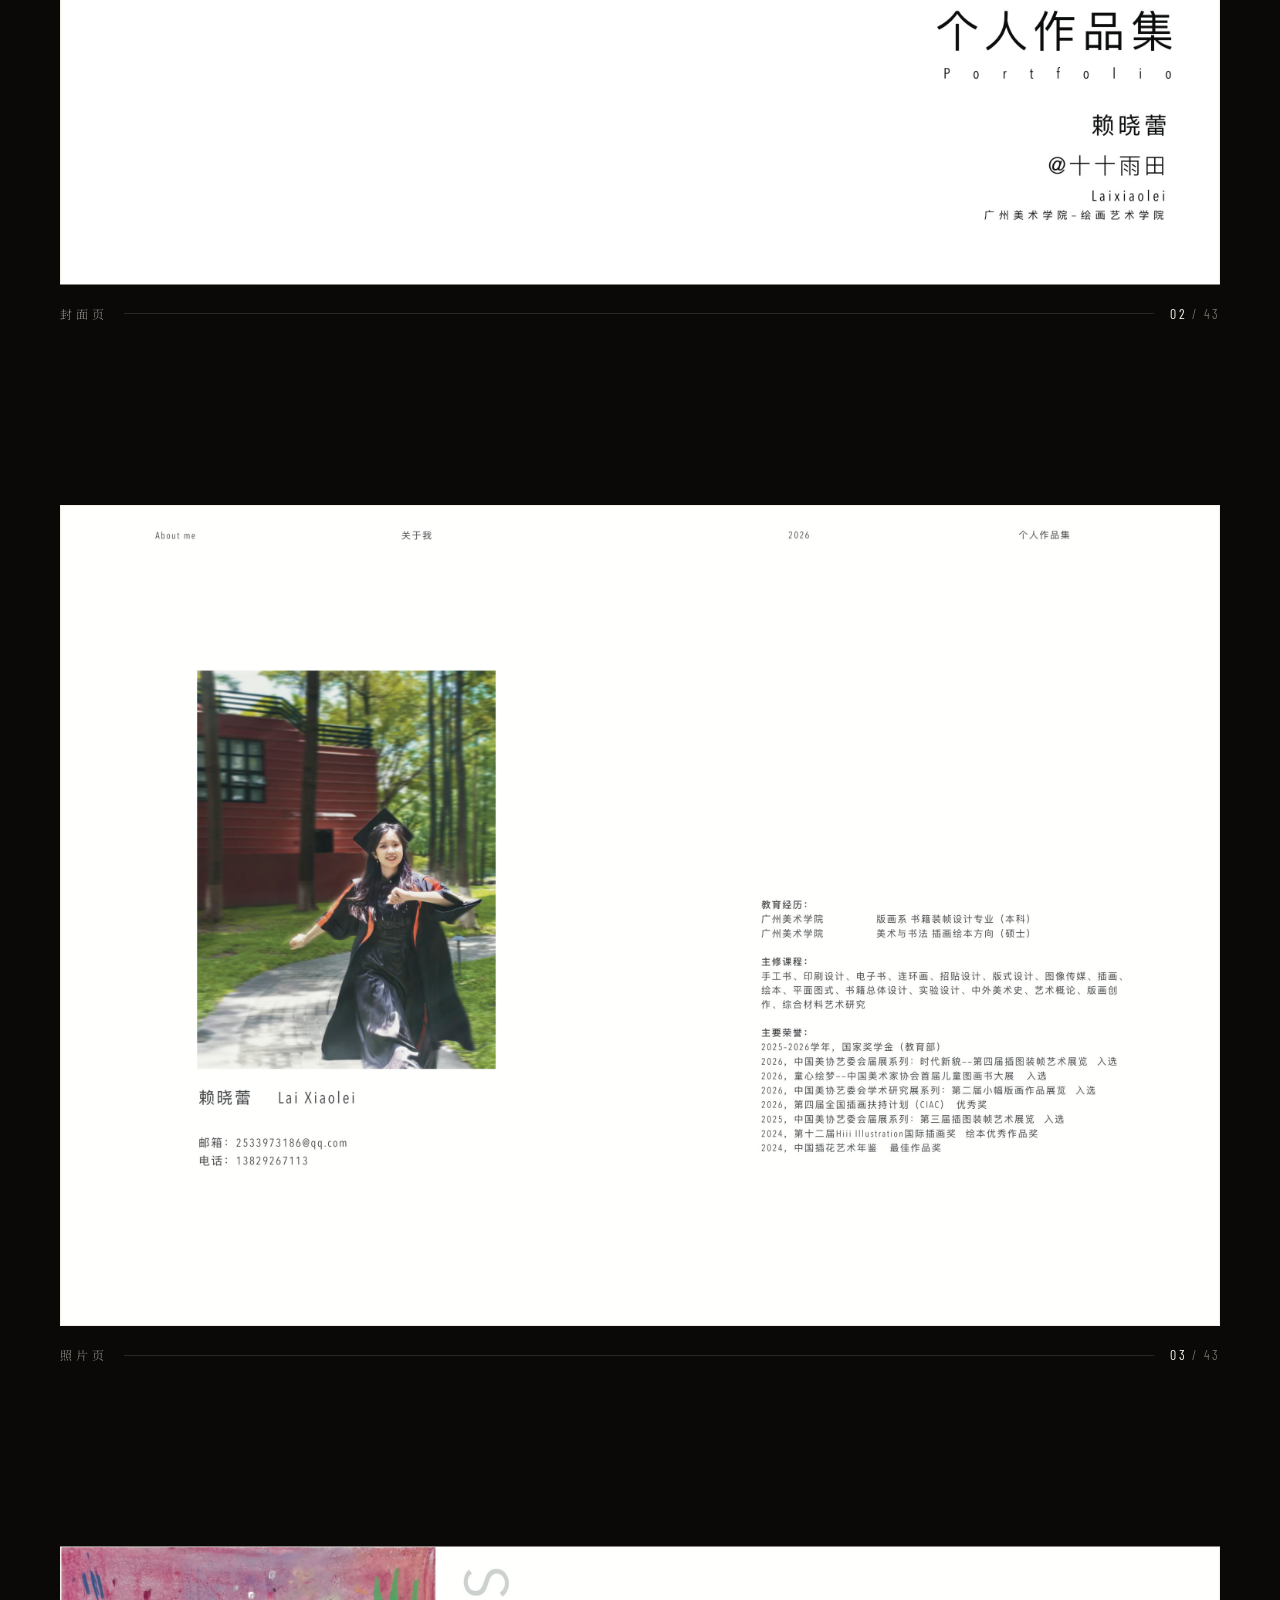
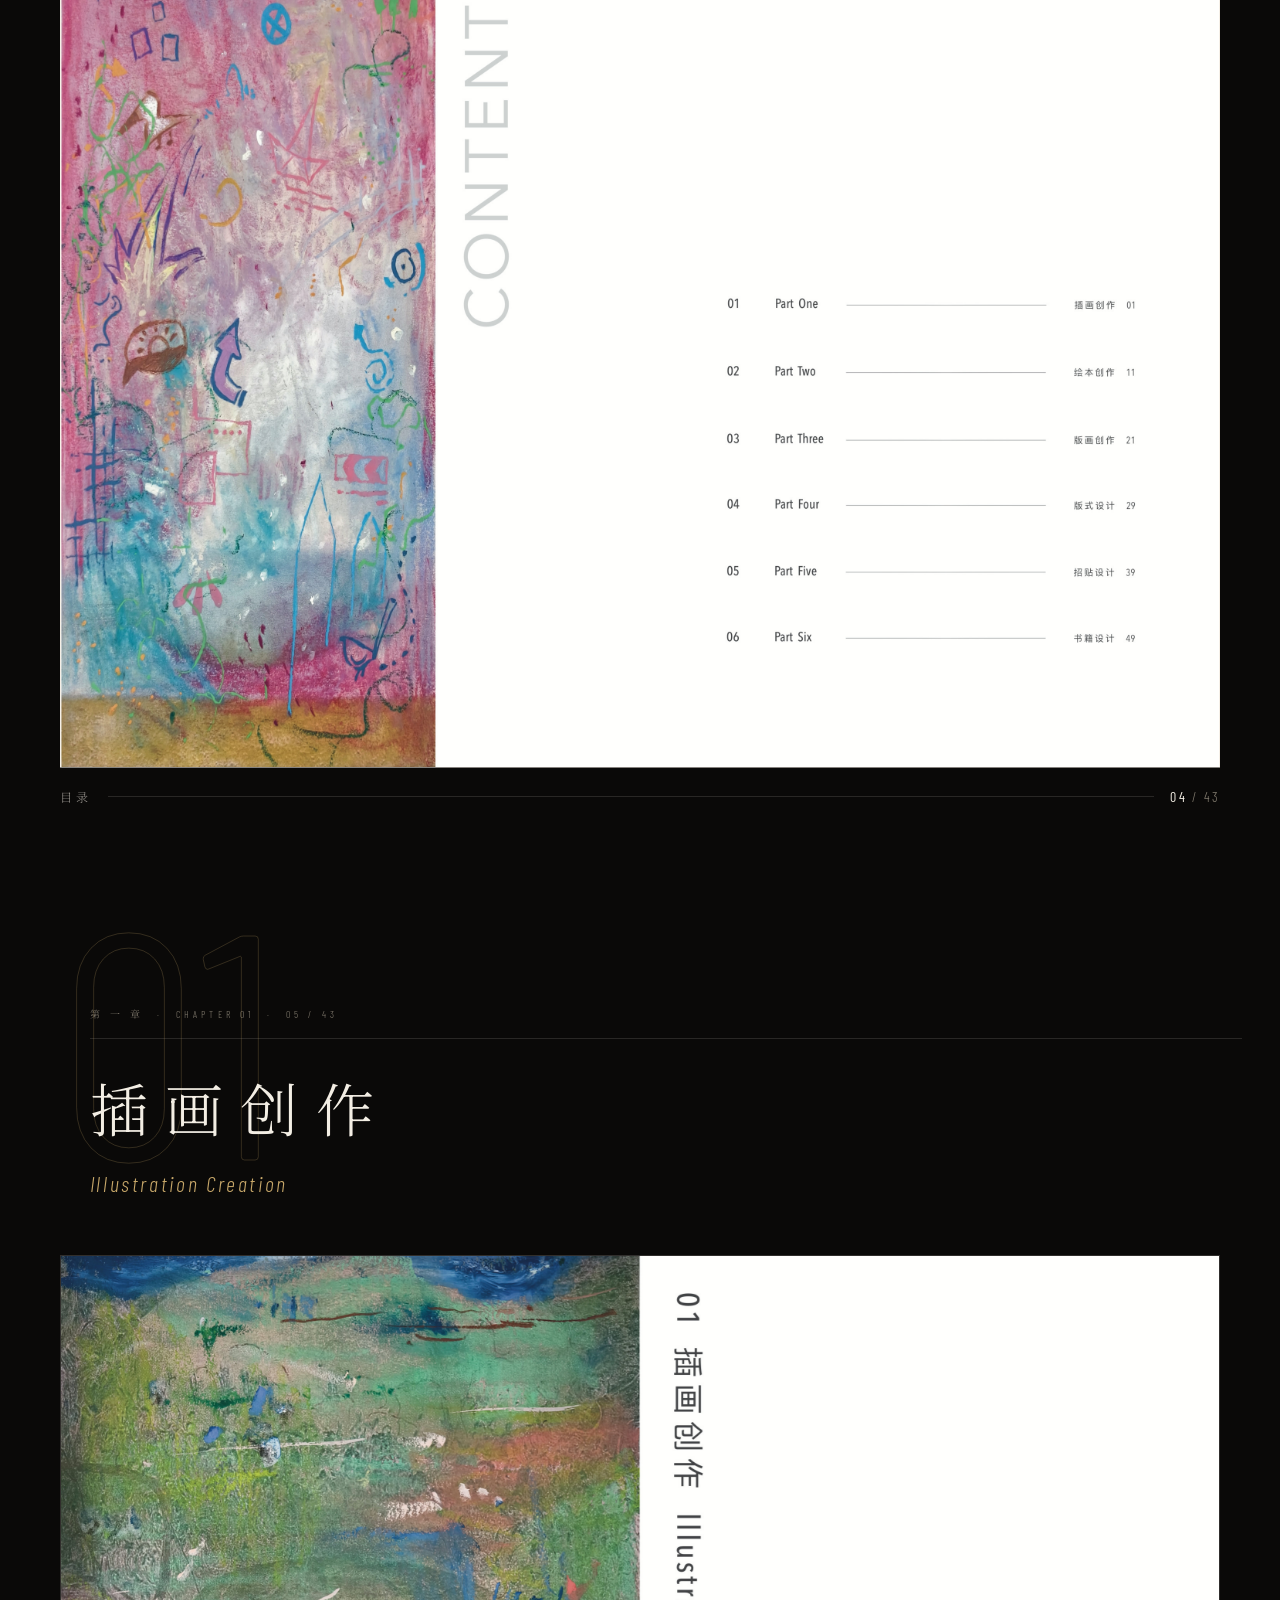
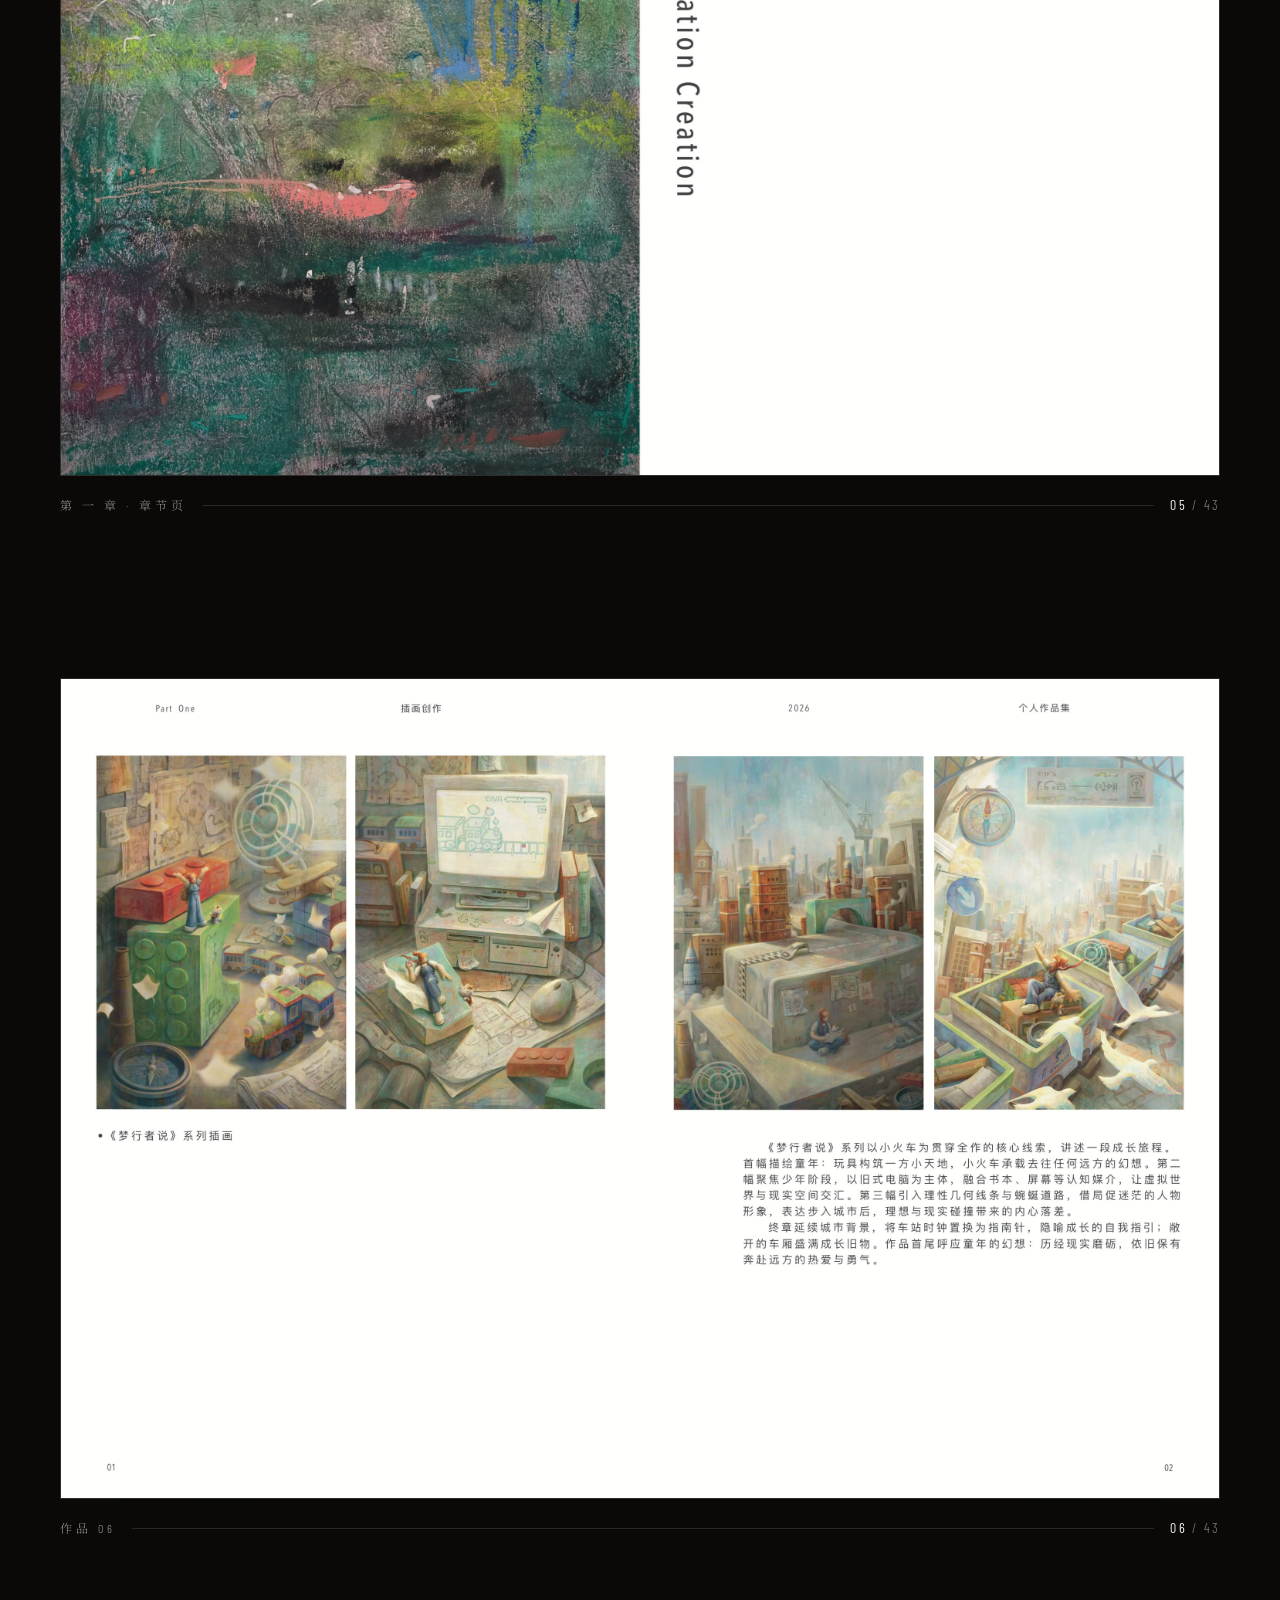
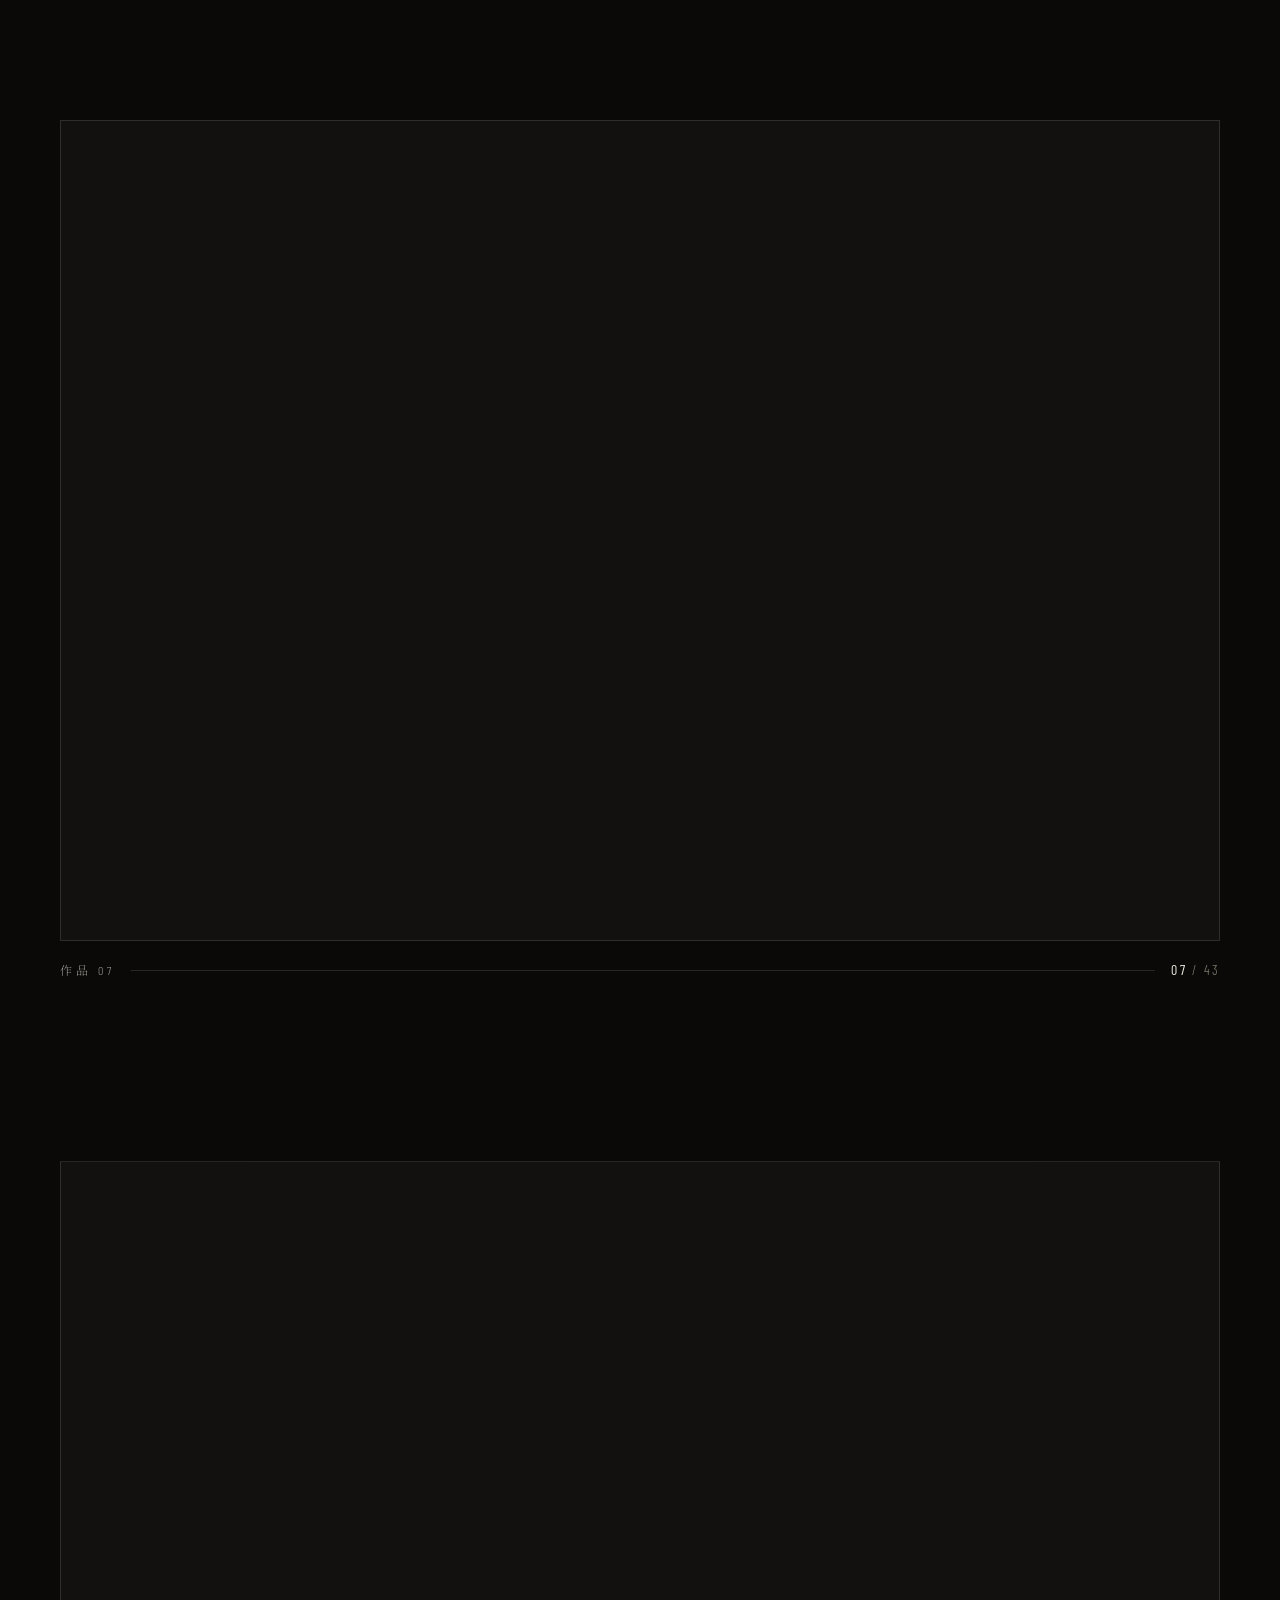
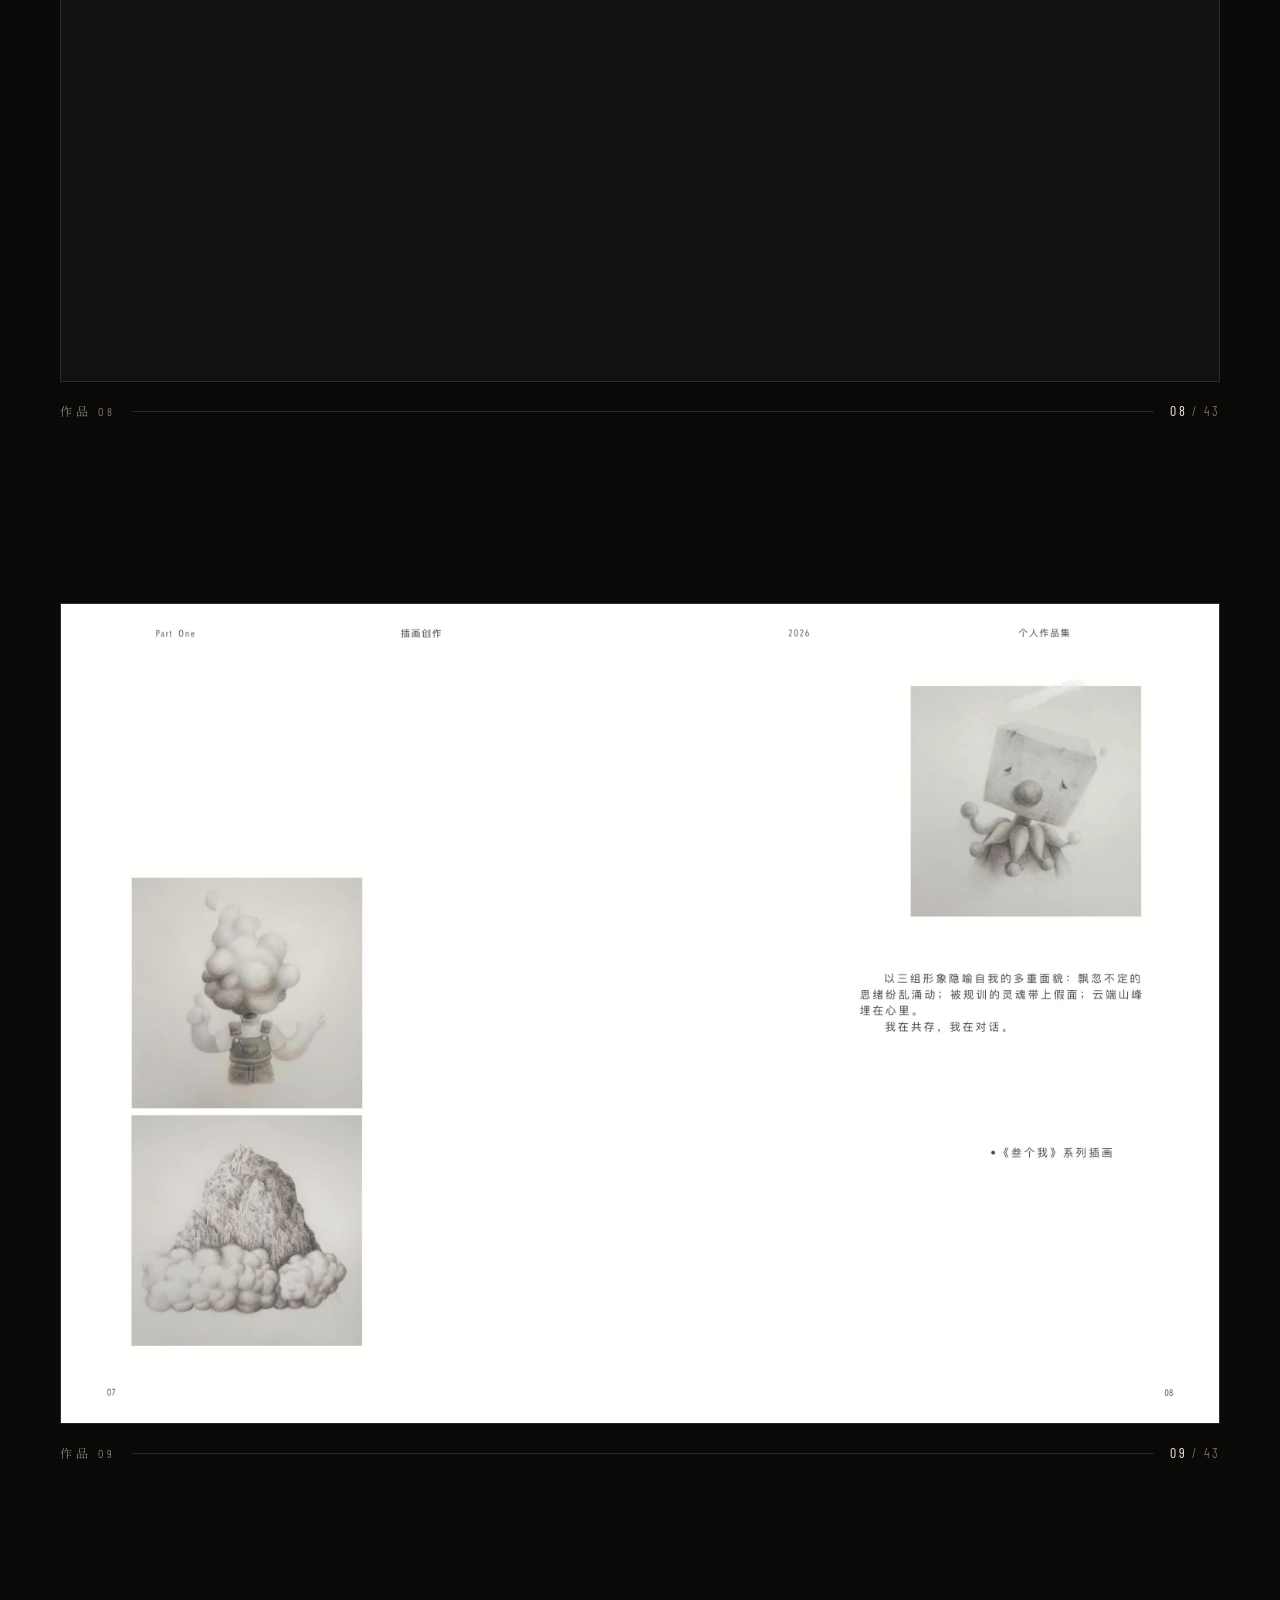
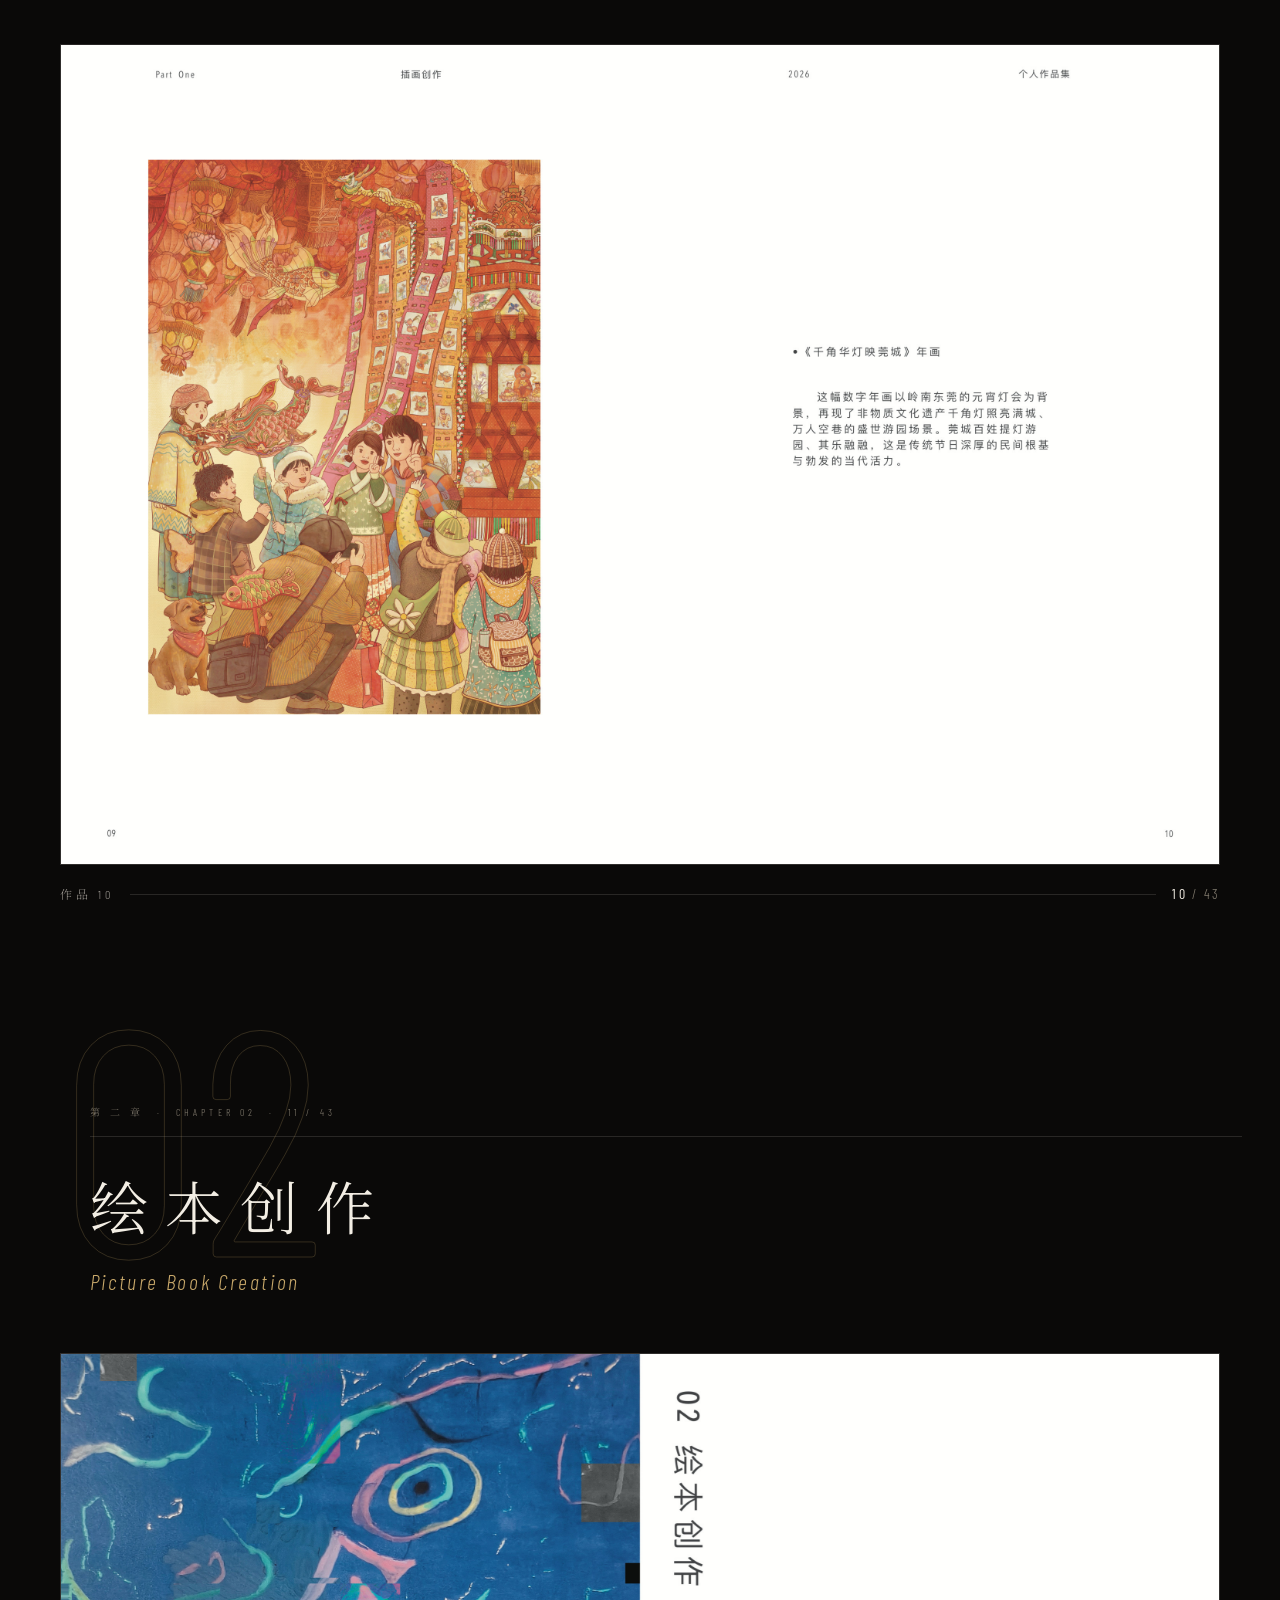
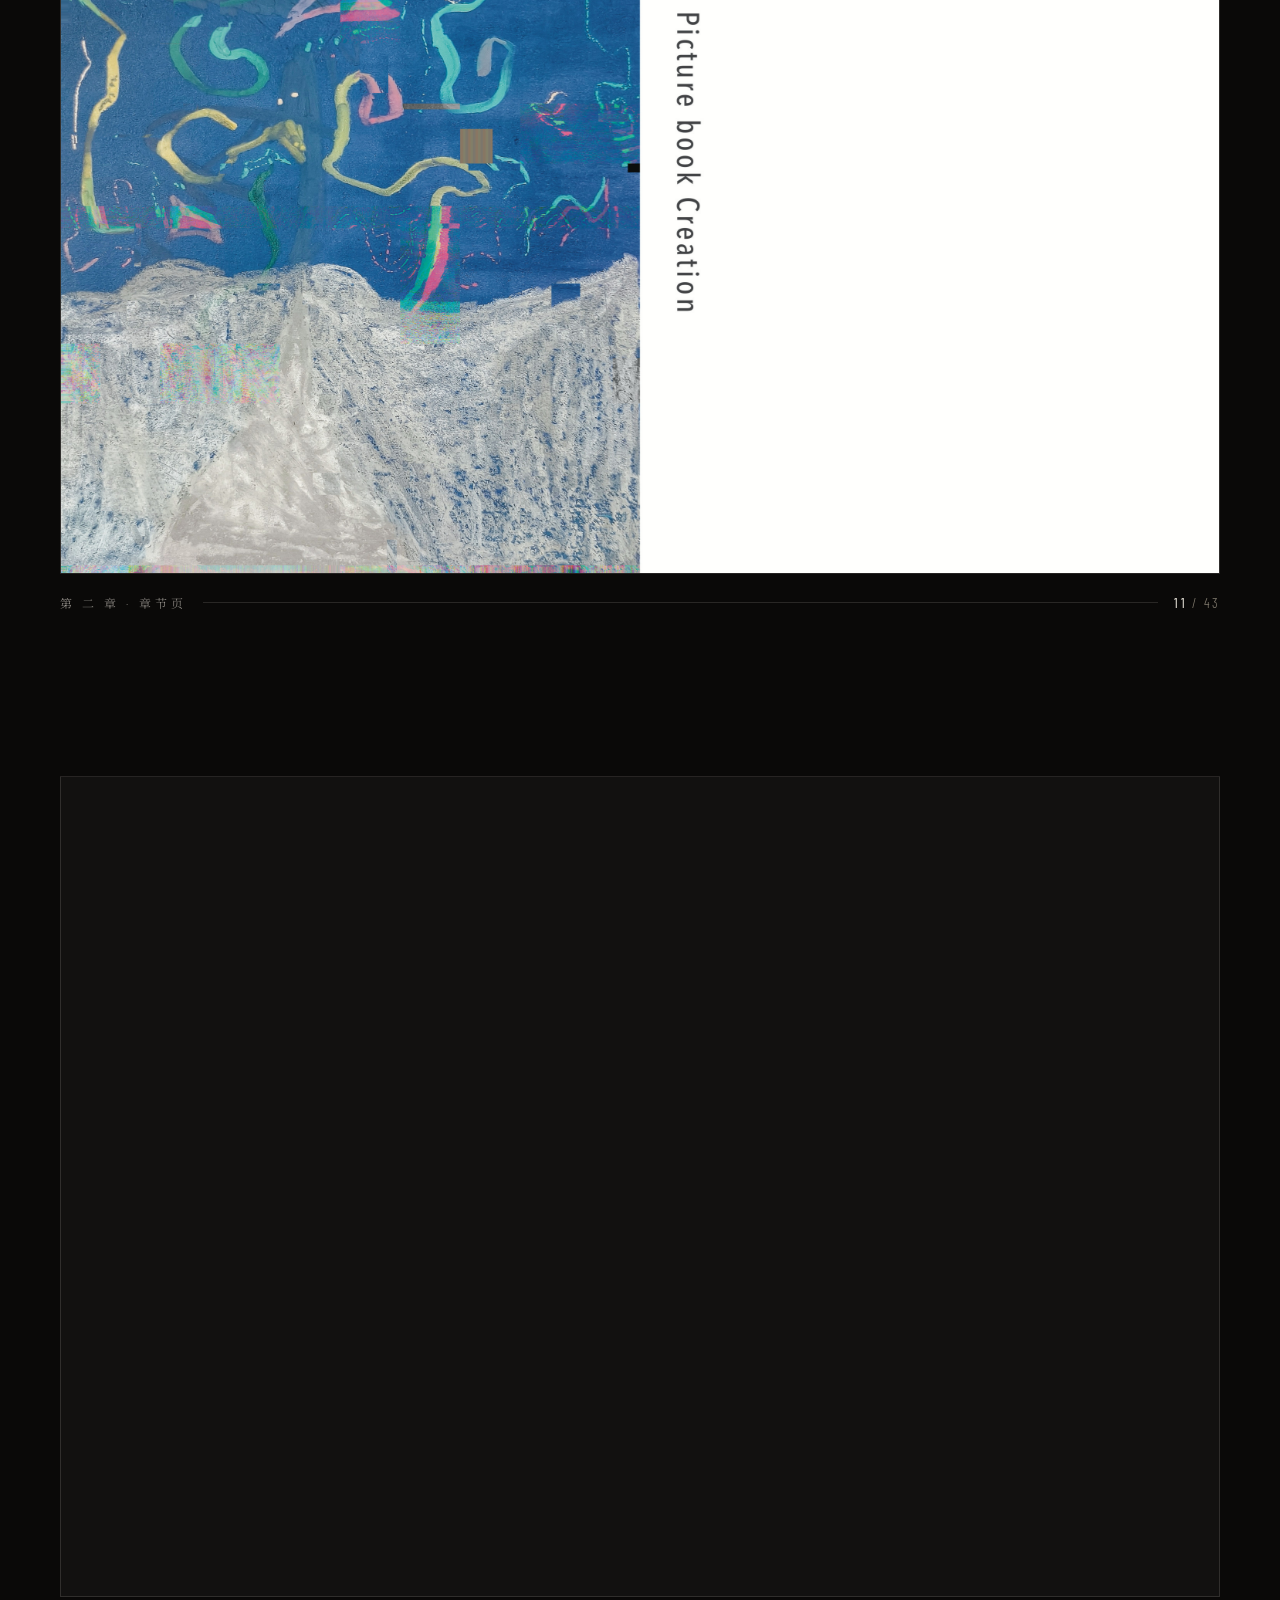
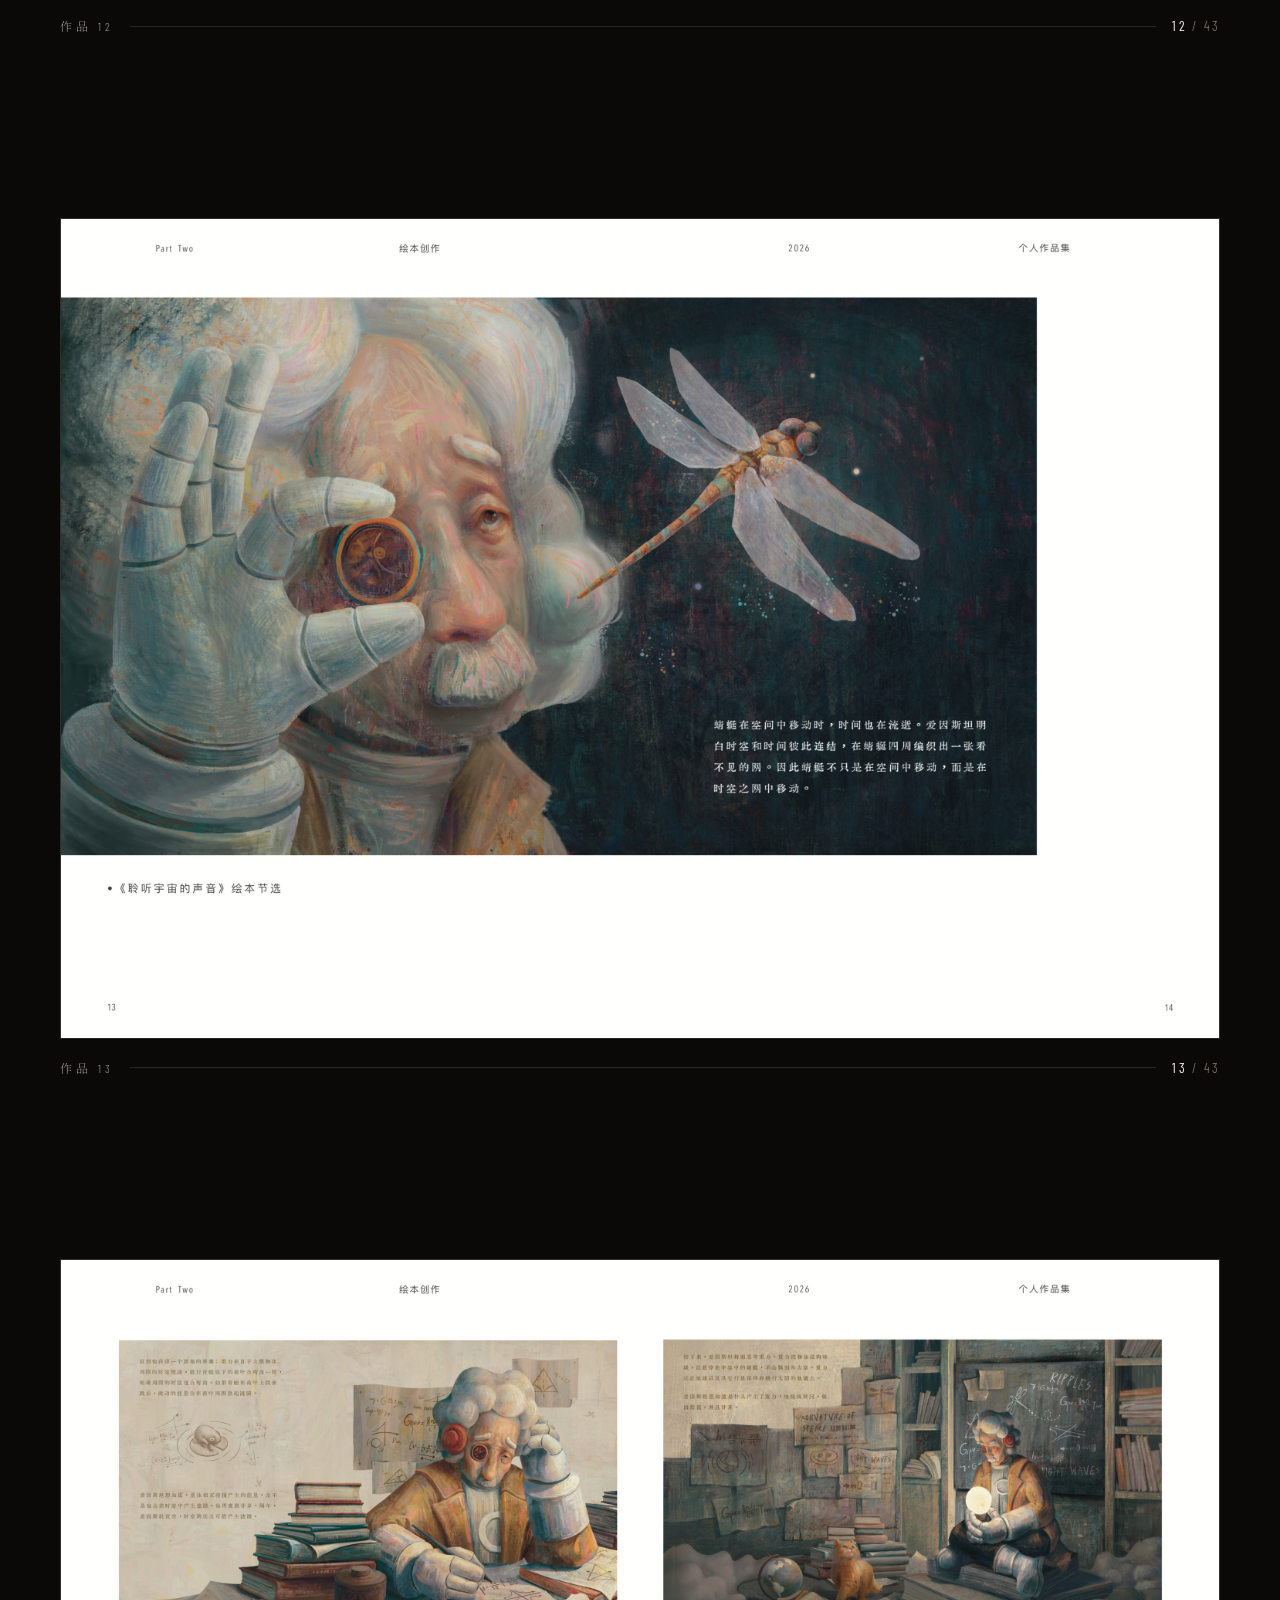
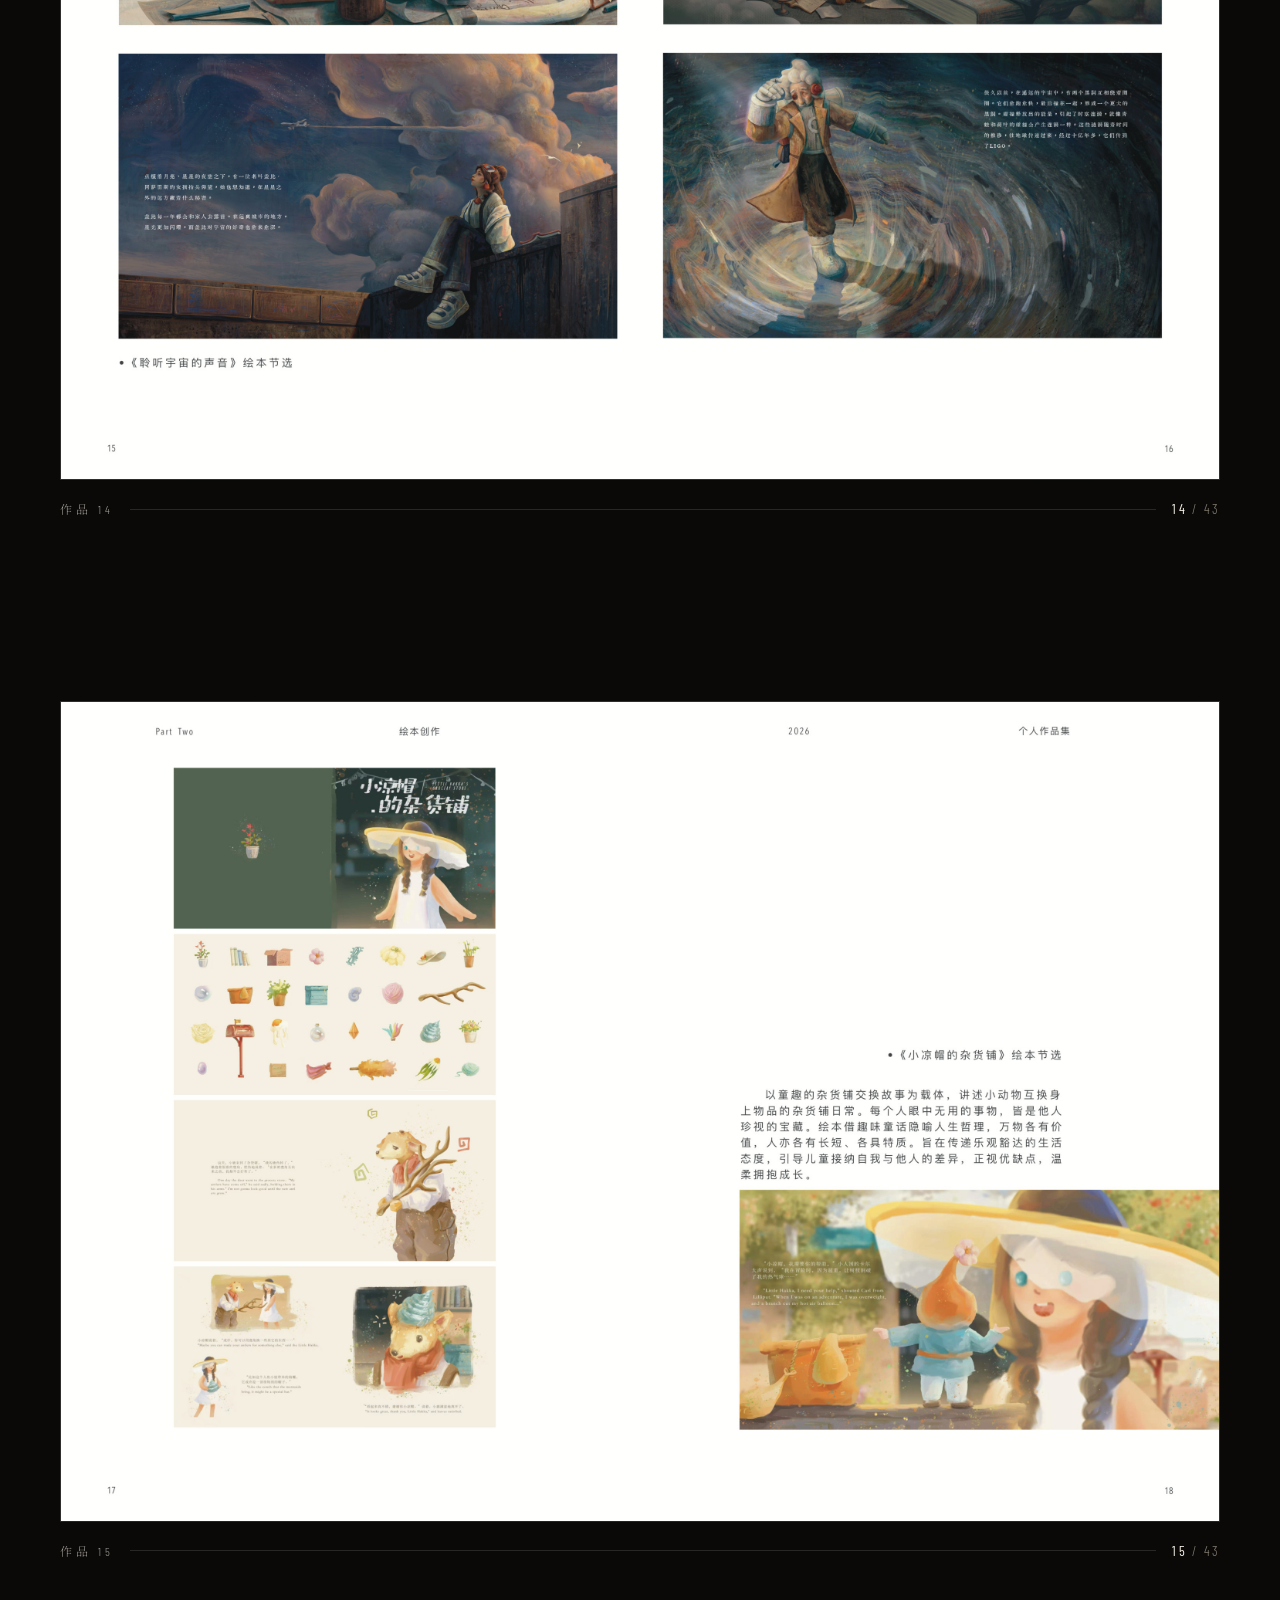
==== commit d8c373a1: "Remove duplicated hero overlay text (cover art already carries it)" ====
--- a/lai-xiaolei-portfolio/index.html
+++ b/lai-xiaolei-portfolio/index.html
@@ -121,7 +121,6 @@
 .hero-meta{position:absolute;z-index:3;display:flex;flex-direction:column;gap:6px;
   font-family:var(--sans);font-size:10px;letter-spacing:.34em;text-transform:uppercase;color:var(--bone-dim)}
 .hero-meta.tl{top:clamp(80px,13vh,140px);left:clamp(20px,5vw,70px)}
-.hero-meta.br{bottom:clamp(30px,7vh,70px);right:clamp(20px,5vw,70px);text-align:right}
 .hero-meta b{color:var(--bone);font-weight:400}
 .hero-meta .gn{color:var(--gold)}
 .scroll-cue{position:absolute;bottom:26px;left:50%;transform:translateX(-50%);z-index:4;text-align:center;
@@ -131,7 +130,7 @@
   background:var(--gold);animation:cue 2.4s var(--ease) infinite}
 @keyframes cue{0%{top:-100%}55%,100%{top:100%}}
 .hero .fade-up{opacity:0;animation:plRise 1.2s var(--ease) forwards}
-.hero .d1{animation-delay:.5s}.hero .d2{animation-delay:.75s}.hero .d3{animation-delay:1s}.hero .d4{animation-delay:1.2s}
+.hero .d1{animation-delay:.5s}.hero .d3{animation-delay:1s}.hero .d4{animation-delay:1.2s}
 
 /* ============ 主内容 ============ */
 main{position:relative;z-index:10}
@@ -272,11 +271,6 @@
   </div>
   <div class="hero-art">
     <img id="heroImg" src="assets/pages/page_01.jpg" alt="封面 · 个人作品集" width="3000" height="2026" decoding="async" data-n="1">
-  </div>
-  <div class="hero-meta br fade-up d2">
-    <span class="gn">Guangzhou Academy of Fine Arts</span>
-    <span>绘画艺术学院 · 版画系</span>
-    <span>Printmaking Department</span>
   </div>
   <div class="scroll-cue fade-up d4">向下滚动<i></i></div>
 </section>
